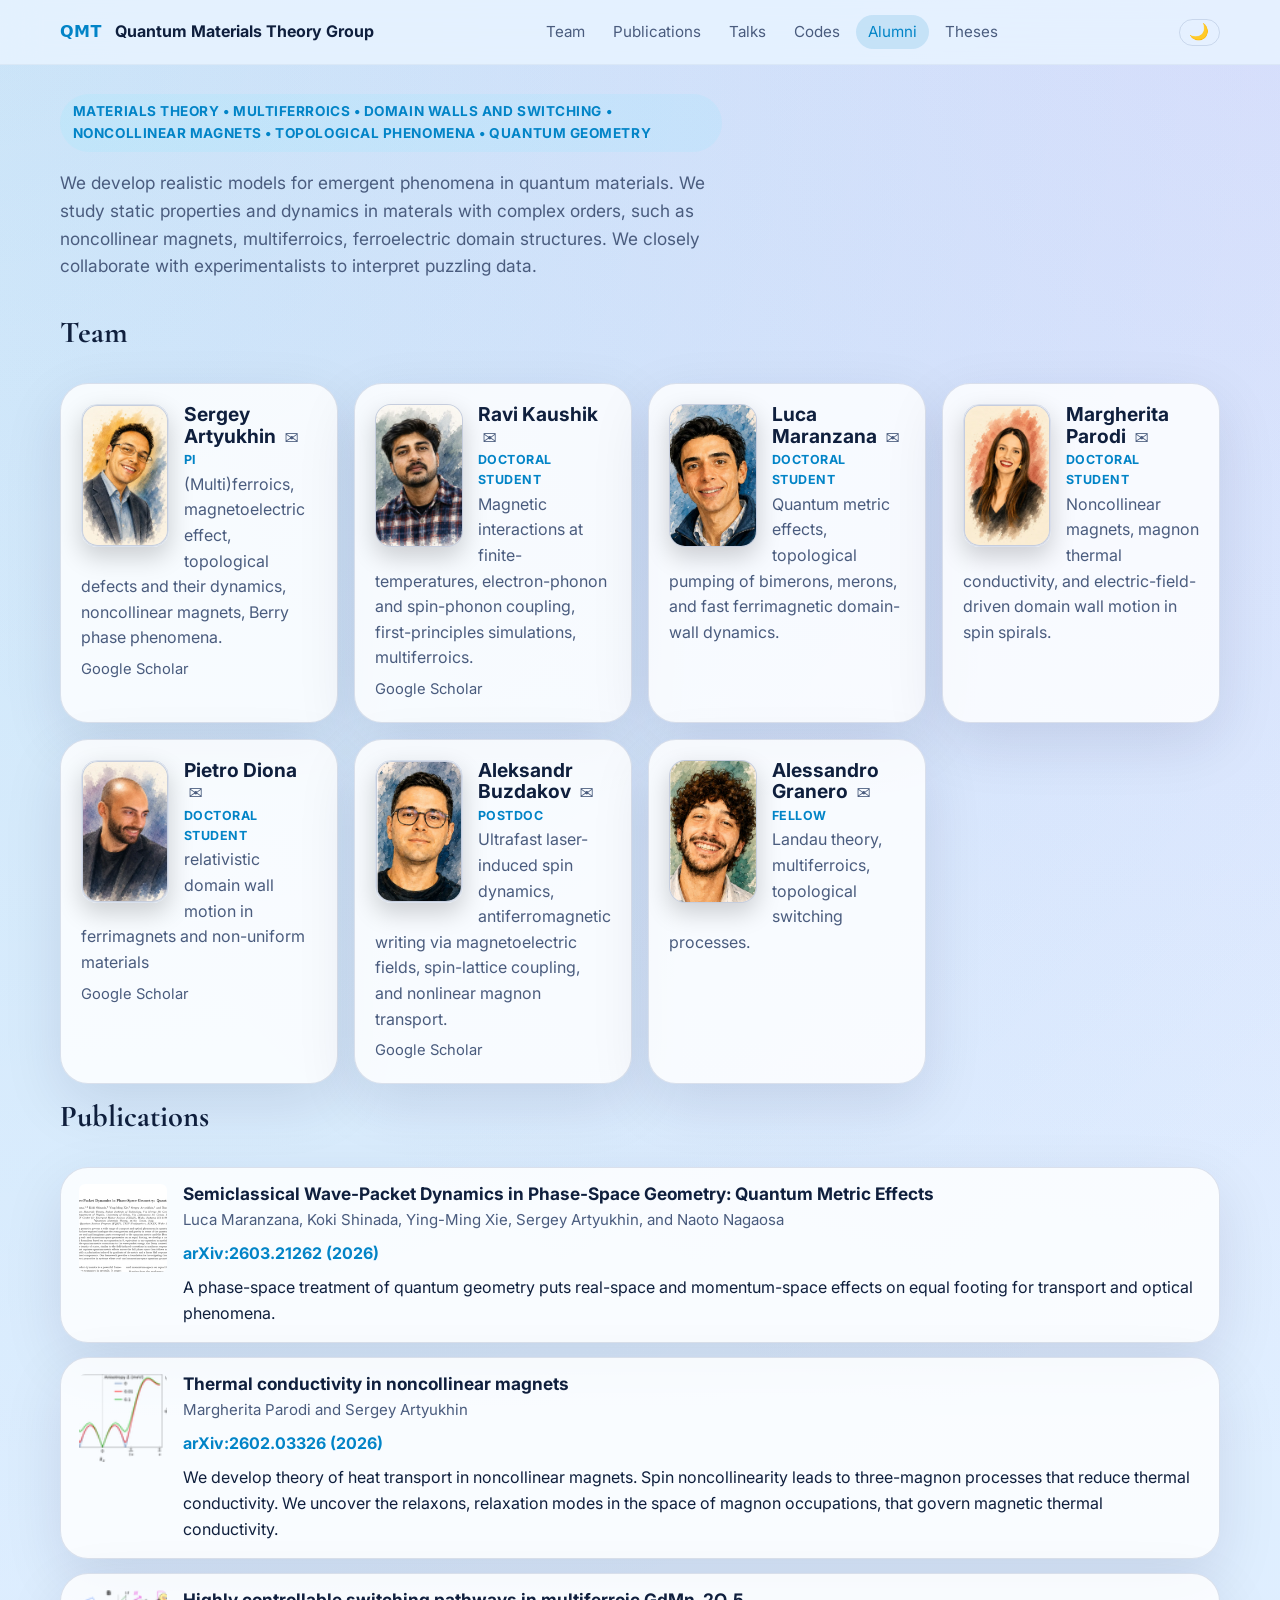
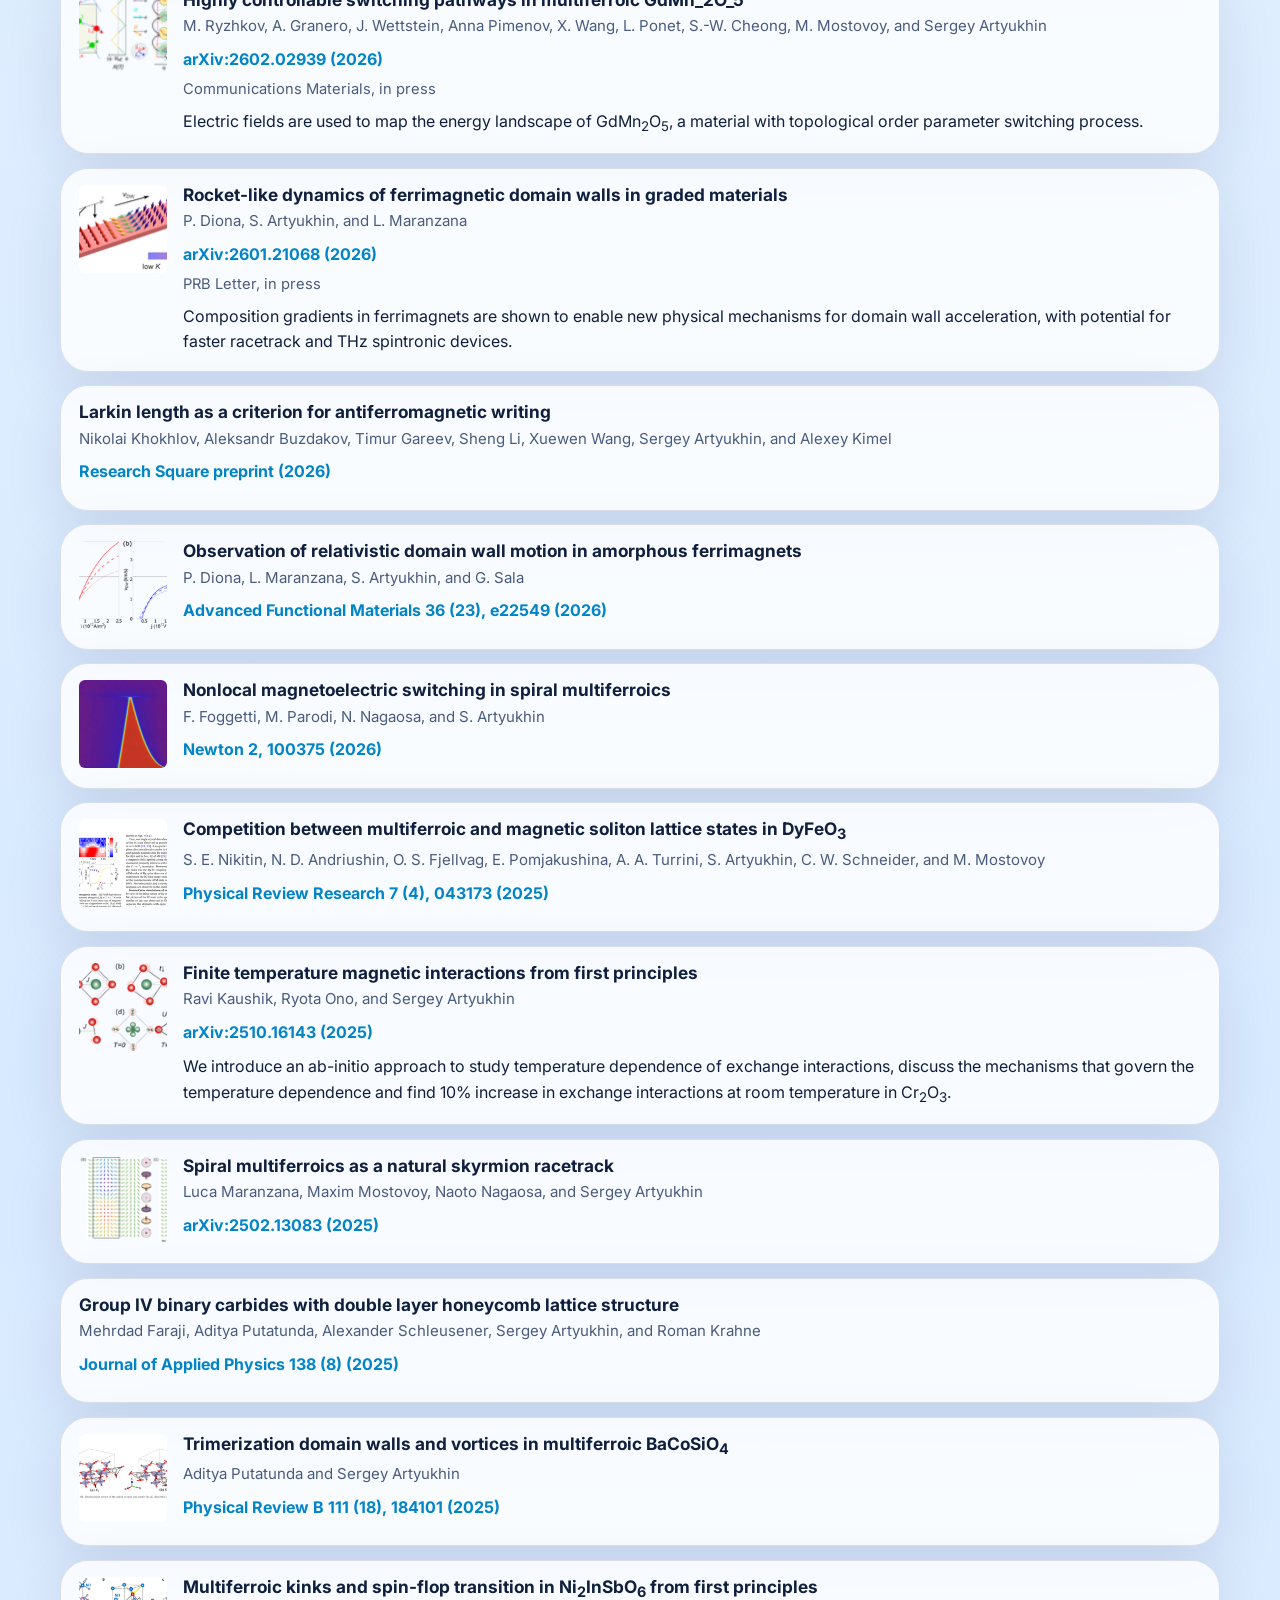
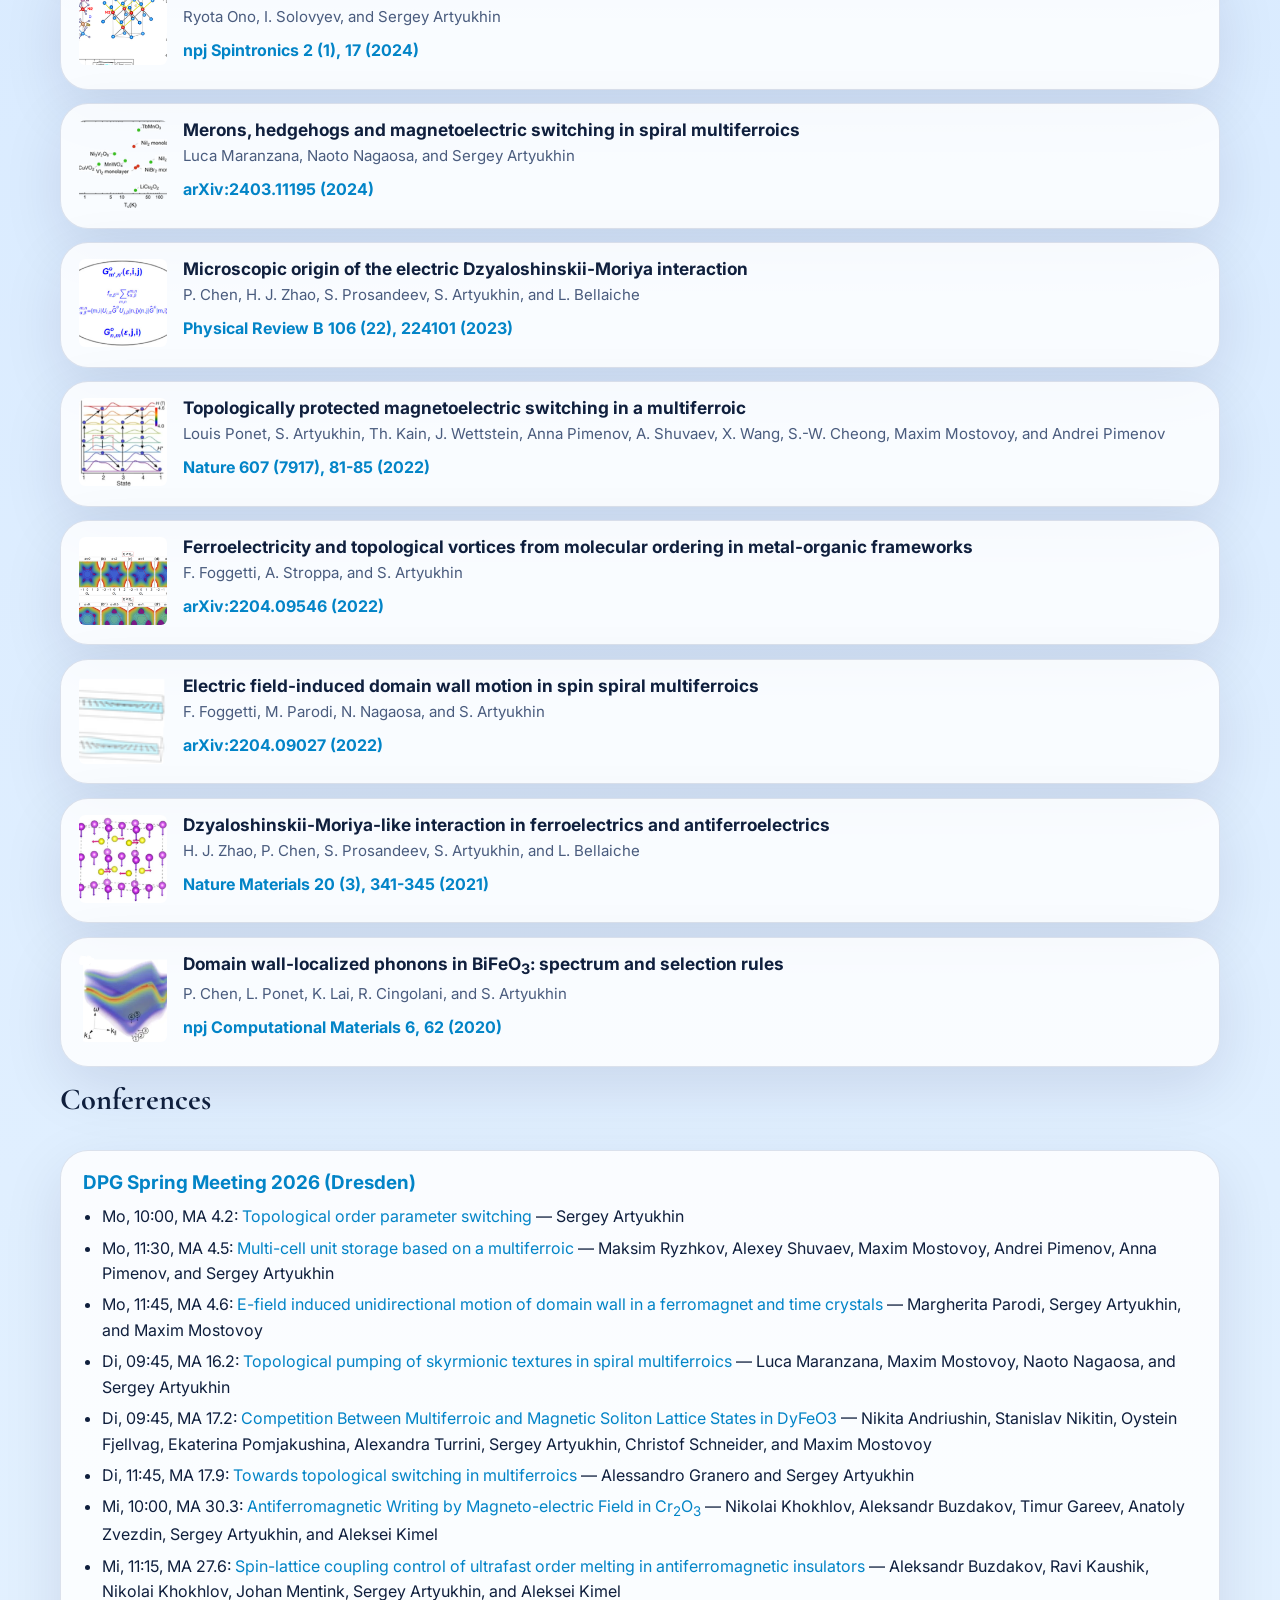
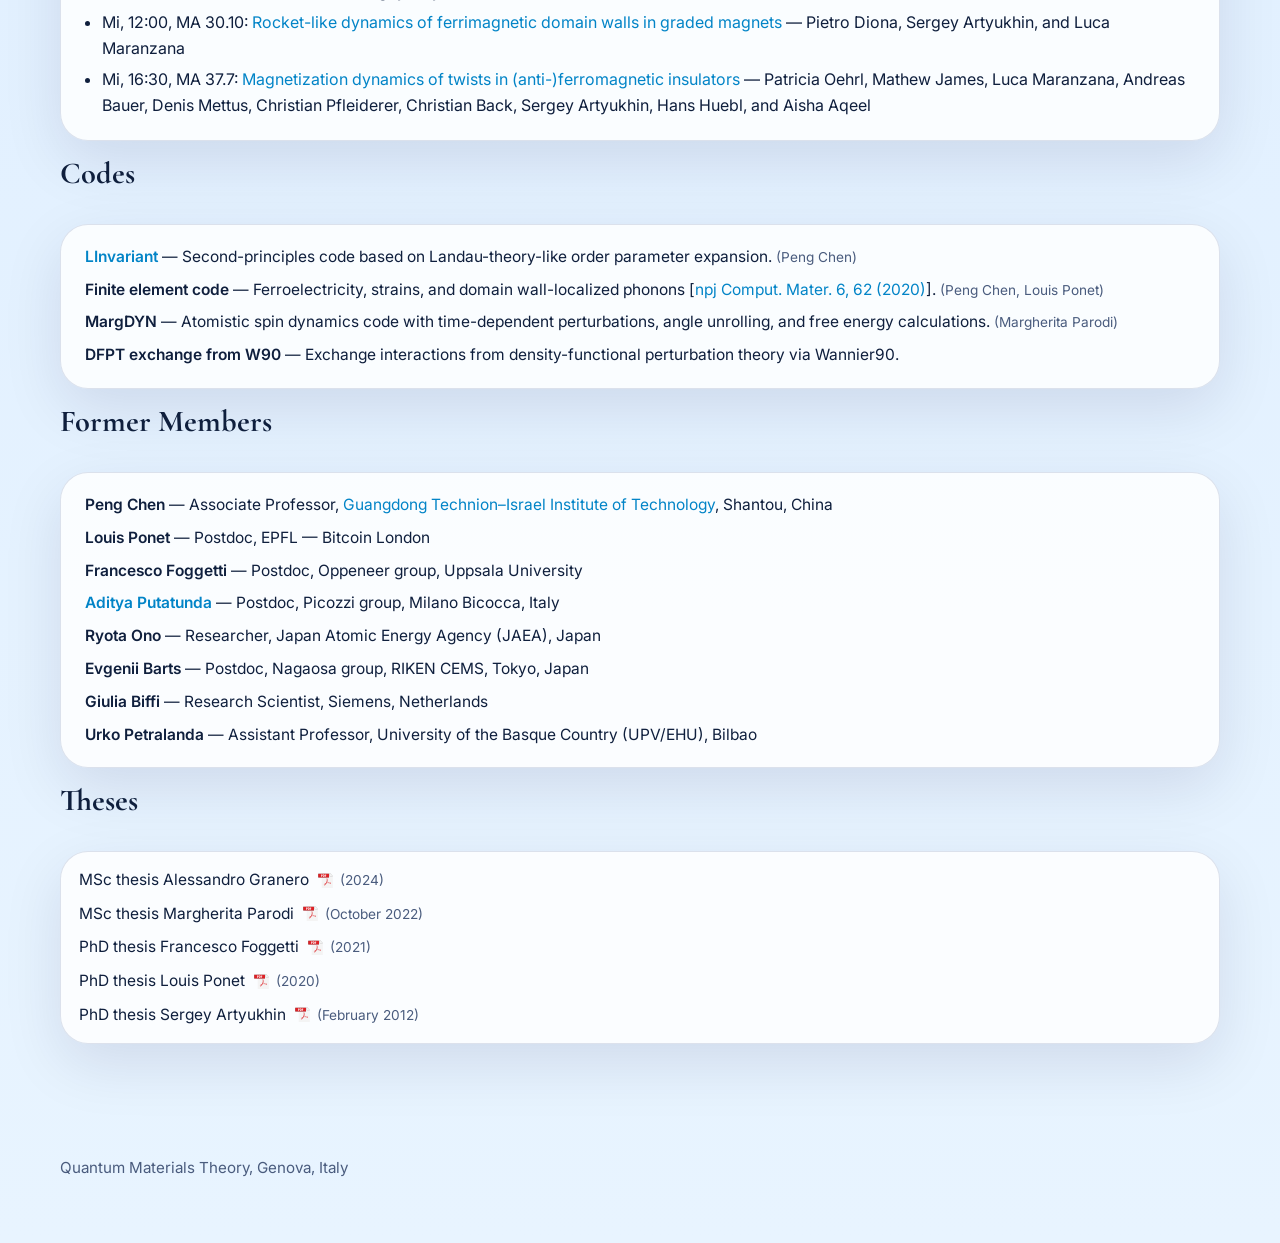
==== index.html @ 6c559150 "Adi" ====
<!doctype html>
<html lang="en">
  <head>
    <meta charset="UTF-8" />
    <meta name="viewport" content="width=device-width, initial-scale=1.0" />
    <title>Quantum Materials Theory (QMT) Sergey Artyukhin, Margherita Parodi, Aleksandr Buzdakov, Ravi Kaushik, Pietro Diona, Luca Maranzana</title>
    <link rel="icon" href="favicon.svg" type="image/svg+xml" />
    <meta
      name="description"
      content="Quantum Materials Theory Group (QMT) Genova: Sergey Artyukhin, Margherita Parodi, Aleksandr Buzdakov, Ravi Kaushik, Pietro Diona, Luca Maranzana, multiferroics, ferroelectrics, domain walls, noncollinear magnets, topological phenomena, quantum geometry, topological order parameter switching."
    />
    <meta name="keywords" content="IIT, Quantum Materials Theory, QMT, Sergey Artyukhin, Margherita Parodi, Aleksandr Buzdakov, Ravi Kaushik, Pietro Diona, Luca Maranzana, Alessandro Granero, multiferroics, ferroelectrics, domain walls, noncollinear magnets, topological phenomena, quantum geometry, magnetoelectric" />

    <!-- Open Graph -->
    <meta property="og:url" content="https://iqmt.eu/" />
    <meta property="og:type" content="website" />
    <meta property="og:title" content="Quantum Materials Theory Group — IIT Genova" />
    <meta property="og:description" content="Theory group studying multiferroics, noncollinear magnets, domain walls, and topological phenomena. Members: Sergey Artyukhin, Margherita Parodi, Aleksandr Buzdakov, Ravi Kaushik, Pietro Diona, Luca Maranzana, Alessandro Granero." />
    <meta property="og:image" content="https://iqmt.eu/photos/Serg%20Alessandro%20Aleksandr%20Margherita%20Luca_orig.png" />

    <!-- Twitter / X -->
    <meta name="twitter:card" content="summary_large_image" />
    <meta name="twitter:site" content="@" />
    <meta name="twitter:title" content="Quantum Materials Theory Group — IIT Genova" />
    <meta name="twitter:description" content="Theory group studying multiferroics, noncollinear magnets, domain walls, and topological phenomena." />
    <meta name="twitter:image" content="https://iqmt.eu/photos/Serg%20Alessandro%20Aleksandr%20Margherita%20Luca_orig.png" />

    <!-- Structured data: organization + people -->
    <script type="application/ld+json">
    {
      "@context": "http://schema.org",
      "@graph": [
        {
          "@type": "ResearchOrganization",
          "name": "Quantum Materials Theory Group",
          "alternateName": "QMT",
          "url": "https://iqmt.eu/",
          "parentOrganization": {
            "@type": "Organization",
            "name": "Istituto Italiano di Tecnologia",
            "alternateName": "IIT",
            "url": "https://www.iit.it/"
          },
          "description": "Theory group studying multiferroics, noncollinear magnets, domain walls, topological phenomena, and quantum geometry.",
          "member": [
            {"@type": "Person", "name": "Sergey Artyukhin",   "jobTitle": "Principal Investigator",  "email": "sergey@iqmt.eu", "sameAs": "https://scholar.google.com/citations?hl=en&user=MO4E1n8AAAAJ"},
            {"@type": "Person", "name": "Margherita Parodi",  "jobTitle": "Doctoral Student",        "email": "margherita@iqmt.eu"},
            {"@type": "Person", "name": "Aleksandr Buzdakov", "jobTitle": "Postdoc",                 "email": "alex@iqmt.eu", "sameAs": "https://scholar.google.com/citations?hl=en&user=0qRU23cAAAAJ"},
            {"@type": "Person", "name": "Ravi Kaushik",       "jobTitle": "Doctoral Student",        "email": "ravi@iqmt.eu", "sameAs": "https://scholar.google.com/citations?user=-6QgIioAAAAJ&hl=en"},
            {"@type": "Person", "name": "Pietro Diona",       "jobTitle": "Doctoral Student",        "email": "pietro@iqmt.eu", "sameAs": "https://scholar.google.com/citations?user=bECxTWMAAAAJ&hl=en"},
            {"@type": "Person", "name": "Luca Maranzana",     "jobTitle": "Doctoral Student",        "email": "luca@iqmt.eu"},
            {"@type": "Person", "name": "Alessandro Granero", "jobTitle": "Fellow",                  "email": "alessandro@iqmt.eu"}
          ]
        }
      ]
    }
    </script>
    <link rel="preconnect" href="https://fonts.googleapis.com" />
    <link rel="preconnect" href="https://fonts.gstatic.com" crossorigin />
    <link rel="preload" as="style" href="https://fonts.googleapis.com/css2?family=Cormorant+Garamond:wght@400;600;700&family=Inter:wght@400;500;600;700&display=swap" />
    <link rel="stylesheet" media="print" onload="this.media='all'" href="https://fonts.googleapis.com/css2?family=Cormorant+Garamond:wght@400;600;700&family=Inter:wght@400;500;600;700&display=swap" />
    <noscript><link rel="stylesheet" href="https://fonts.googleapis.com/css2?family=Cormorant+Garamond:wght@400;600;700&family=Inter:wght@400;500;600;700&display=swap" /></noscript>
    <link rel="stylesheet" href="style.css" />
  </head>
  <body>
    <!-- PDF icon symbol – reused in the Theses section -->
    <svg xmlns="http://www.w3.org/2000/svg" style="display:none">
      <symbol id="pdf-icon-sym" viewBox="0 0 32 32">
        <path fill="#909090" d="m24.1 2.072l5.564 5.8v22.056H8.879V30h20.856V7.945L24.1 2.072"/>
        <path fill="#f4f4f4" d="M24.031 2H8.808v27.928h20.856V7.873L24.03 2"/>
        <path fill="#7a7b7c" d="M8.655 3.5h-6.39v6.827h20.1V3.5H8.655"/>
        <path fill="#dd2025" d="M22.472 10.211H2.395V3.379h20.077v6.832"/>
        <path fill="#fff" d="M8.975 4.457H7.668v4.8H8.7V7.639l.228.013a2.042 2.042 0 0 0 .647-.117a1.428 1.428 0 0 0 .493-.291a1.224 1.224 0 0 0 .332-.454a2.13 2.13 0 0 0 .105-.908a2.237 2.237 0 0 0-.114-.644a1.173 1.173 0 0 0-.687-.65a2.149 2.149 0 0 0-.411-.105a2.232 2.232 0 0 0-.319-.026m-.189 2.294h-.089v-1.48h.194a.57.57 0 0 1 .459.181a.92.92 0 0 1 .183.558c0 .246 0 .469-.222.626a.942.942 0 0 1-.524.114m3.67-2.306c-.111 0-.219.008-.295.011l-.235.006h-.78v4.8h.918a2.677 2.677 0 0 0 1.028-.175a1.71 1.71 0 0 0 .68-.491a1.939 1.939 0 0 0 .373-.749a3.728 3.728 0 0 0 .114-.949a4.416 4.416 0 0 0-.087-1.127a1.777 1.777 0 0 0-.4-.733a1.63 1.63 0 0 0-.535-.4a2.413 2.413 0 0 0-.549-.178a1.282 1.282 0 0 0-.228-.017m-.182 3.937h-.1V5.315h.013a1.062 1.062 0 0 1 .6.107a1.2 1.2 0 0 1 .324.4a1.3 1.3 0 0 1 .142.526c.009.22 0 .4 0 .549a2.926 2.926 0 0 1-.033.513a1.756 1.756 0 0 1-.169.5a1.13 1.13 0 0 1-.363.36a.673.673 0 0 1-.416.106m5.077-3.915h-2.43v4.8h1.028V7.357h1.3v-.892h-1.3V5.353h1.4v-.892"/>
        <path fill="#dd2025" d="M21.781 20.255s3.188-.578 3.188.511s-1.975.646-3.188-.511Zm-2.357.083a7.543 7.543 0 0 0-1.473.489l.4-.9c.4-.9.815-2.127.815-2.127a14.216 14.216 0 0 0 1.658 2.252a13.033 13.033 0 0 0-1.4.288Zm-1.262-6.5c0-.949.307-1.208.546-1.208s.508.115.517.939a10.787 10.787 0 0 1-.517 2.434a4.426 4.426 0 0 1-.547-2.162Zm-4.649 10.516c-.978-.585 2.051-2.386 2.6-2.444c-.003.001-1.576 3.056-2.6 2.444ZM25.9 20.895c-.01-.1-.1-1.207-2.07-1.16a14.228 14.228 0 0 0-2.453.173a12.542 12.542 0 0 1-2.012-2.655a11.76 11.76 0 0 0 .623-3.1c-.029-1.2-.316-1.888-1.236-1.878s-1.054.815-.933 2.013a9.309 9.309 0 0 0 .665 2.338s-.425 1.323-.987 2.639s-.946 2.006-.946 2.006a9.622 9.622 0 0 0-2.725 1.4c-.824.767-1.159 1.356-.725 1.945c.374.508 1.683.623 2.853-.91a22.549 22.549 0 0 0 1.7-2.492s1.784-.489 2.339-.623s1.226-.24 1.226-.24s1.629 1.639 3.2 1.581s1.495-.939 1.485-1.035"/>
        <path fill="#909090" d="M23.954 2.077V7.95h5.633l-5.633-5.873Z"/>
        <path fill="#f4f4f4" d="M24.031 2v5.873h5.633L24.031 2Z"/>
      </symbol>
    </svg>

    <header class="site-header">
      <div class="container">
        <a class="brand" href="#top" aria-label="QMT home">
          <span class="brand-mark">QMT</span>
          <span>Quantum Materials Theory Group</span>
        </a>
        <nav class="nav" aria-label="Primary">
          <a href="#people">Team</a>
          <a href="#publications">Publications</a>
          <a href="#conferences">Talks</a>
          <a href="#codes">Codes</a>
          <a href="#alumni">Alumni</a>
          <a href="#theses">Theses</a>
        </nav>
        <button class="theme-toggle" id="themeToggle" aria-label="Toggle light/dark mode">🌙</button>
      </div>
    </header>

    <main id="top">
      <section class="hero">
        <div class="container hero-grid">
          <div>
            <span class="eyebrow">materials theory • multiferroics • domain walls and switching • noncollinear magnets • topological phenomena • quantum geometry </span>
            <p>
              We develop realistic models for emergent phenomena in quantum materials. 
              We study static properties and dynamics in materals with complex orders, such as noncollinear magnets, multiferroics, ferroelectric domain structures. We closely collaborate with experimentalists to interpret puzzling data.
            </p>

          </div>

          <!-- aside class="hero-card" aria-label="Research focus areas">
            <h2>Research focus</h2>
            <p>
              A theory-first program for emergent phenomena in complex materials, grounded in predictive models
              and close contact with experiment.
            </p>
            <ul>
              <li>Spin-lattice coupling and magnetoelectricity</li>
              <li>Correlated electrons and spectroscopy</li>
              <li>Berry-phase effects and topological transport</li>
              <li>Ultrafast spin dynamics and nonequilibrium phenomena</li>
            </ul>
          </aside -->
        </div>
      </section>

      <section id="people">
        <div class="container">
          <div class="section-heading">
            <div>
              <h2>Team</h2>
            </div>
          </div>

          <div class="people-grid">
            <article class="section-card person-card">
              <div class="person-top">
                <div class="person-photo-stack has-hover-photo">
                  <img class="person-photo person-photo-default" src="photos/Sergey_1.webp" alt="Sergey Artyukhin portrait" />
                  <img class="person-photo person-photo-hover" src="photos/Sergey_2.webp" alt="" aria-hidden="true" />
                </div>
                <h3><a class="email-link" href="/sergey-artyukhin/">Sergey Artyukhin</a> <a class="email-icon" href="mailto:sergey@iqmt.eu" aria-label="Email Sergey Artyukhin">✉</a></h3>
                <div class="person-role">PI</div>
                <p>(Multi)ferroics, magnetoelectric effect, topological defects and their dynamics, noncollinear magnets, Berry phase phenomena.</p>
                <div class="person-links">
                  <a href="https://scholar.google.com/citations?hl=en&user=MO4E1n8AAAAJ" target="_blank" rel="noopener noreferrer">Google Scholar</a>
                </div>
              </div>
            </article>

            <article class="section-card person-card">
              <div class="person-top">
                <img class="person-photo" src="photos/Ravi_1.webp" alt="Ravi Kaushik portrait" />
                <h3><a class="email-link" href="/ravi-kaushik/">Ravi Kaushik</a> <a class="email-icon" href="mailto:ravi@iqmt.eu" aria-label="Email Ravi Kaushik">✉</a></h3>
                <div class="person-role">Doctoral Student</div>
                <p>Magnetic interactions at finite-temperatures, electron-phonon and spin-phonon coupling, first-principles simulations, multiferroics.</p>
                <div class="person-links">
                  <a href="https://scholar.google.com/citations?user=-6QgIioAAAAJ&hl=en" target="_blank" rel="noopener noreferrer">Google Scholar</a>
                </div>
              </div>
            </article>

            <article class="section-card person-card">
              <div class="person-top">
                <img class="person-photo" src="photos/Luca_1.webp" alt="Luca Maranzana portrait" />
                <h3><a class="email-link" href="/luca-maranzana/">Luca Maranzana</a> <a class="email-icon" href="mailto:luca@iqmt.eu" aria-label="Email Luca Maranzana">✉</a></h3>
                <div class="person-role">Doctoral Student</div>
                <p>Quantum metric effects, topological pumping of bimerons, merons, and fast ferrimagnetic domain-wall dynamics.</p>
              </div>
            </article>

            <article class="section-card person-card">
              <div class="person-top">
                <div class="person-photo-stack has-hover-photo">
                  <img class="person-photo person-photo-default" src="photos/Margherita_1.webp" alt="Margherita Parodi portrait" />
                  <img class="person-photo person-photo-hover" src="photos/Margherita_2.webp" alt="" aria-hidden="true" />
                </div>
                <h3><a class="email-link" href="/margherita-parodi/">Margherita Parodi</a> <a class="email-icon" href="mailto:margherita@iqmt.eu" aria-label="Email Margherita Parodi">✉</a></h3>
                <div class="person-role">Doctoral Student</div>
                <p>Noncollinear magnets, magnon thermal conductivity, and electric-field-driven domain wall motion in spin spirals.</p>
              </div>
            </article>

            <article class="section-card person-card">
              <div class="person-top">
                <div class="person-photo-stack has-hover-photo">
                  <img class="person-photo person-photo-default" src="photos/Pietro_1.webp" alt="Pietro Diona portrait" />
                  <img class="person-photo person-photo-hover" src="photos/Pietro_2.webp" alt="" aria-hidden="true" />
                </div>
                <h3><a class="email-link" href="/pietro-diona/">Pietro Diona</a> <a class="email-icon" href="mailto:pietro@iqmt.eu" aria-label="Email Pietro Diona">✉</a></h3>
                <div class="person-role">Doctoral Student</div>
                <p>relativistic domain wall motion in ferrimagnets and non-uniform materials</p>
                <div class="person-links">
                  <a href="https://scholar.google.com/citations?user=bECxTWMAAAAJ&hl=en" target="_blank" rel="noopener noreferrer">Google Scholar</a>
                </div>
              </div>
            </article>

            <article class="section-card person-card">
              <div class="person-top">
                <div class="person-photo-stack has-hover-photo">
                  <img class="person-photo person-photo-default" src="photos/Aleksandr_1.webp" alt="Aleksandr Buzdakov portrait" />
                  <img class="person-photo person-photo-hover" src="photos/Aleksandr_2.webp" alt="" aria-hidden="true" />
                </div>
                <h3><a class="email-link" href="/aleksandr-buzdakov/">Aleksandr Buzdakov</a> <a class="email-icon" href="mailto:alex@iqmt.eu" aria-label="Email Aleksandr Buzdakov">✉</a></h3>
                <div class="person-role">Postdoc</div>
                <p>Ultrafast laser-induced spin dynamics, antiferromagnetic writing via magnetoelectric fields, spin-lattice coupling, and nonlinear magnon transport.</p>
                <div class="person-links">
                  <a href="https://scholar.google.com/citations?hl=en&user=0qRU23cAAAAJ" target="_blank" rel="noopener noreferrer">Google Scholar</a>
                </div>
              </div>
            </article>

            <article class="section-card person-card">
              <div class="person-top">
                <img class="person-photo" src="photos/Alessandro_1.webp" alt="Alessandro Granero portrait" />
                <h3><a class="email-link" href="/alessandro-granero/">Alessandro Granero</a> <a class="email-icon" href="mailto:alessandro@iqmt.eu" aria-label="Email Alessandro Granero">✉</a></h3>
                <div class="person-role">Fellow</div>
                <p>Landau theory, multiferroics, topological switching processes.</p>
              </div>
            </article>
          </div>
        </div>
      </section>

      <section id="publications">
        <div class="container">
          <div class="section-heading">
            <div>
              <h2>Publications</h2>
            </div>
          </div>

          <div class="publications-list">
            <article class="section-card publication-card">
              <div class="pub-body">
                <img class="pub-thumbnail" src="thumbnails/semiclassical_wavepacket.png" alt="">
                <div>
                  <h3>Semiclassical Wave-Packet Dynamics in Phase-Space Geometry: Quantum Metric Effects</h3>
                  <div class="author-list">Luca Maranzana, Koki Shinada, Ying-Ming Xie, Sergey Artyukhin, and Naoto Nagaosa</div>
                  <div class="journal"><a href="https://arxiv.org/abs/2603.21262">arXiv:2603.21262</a> (2026)</div>
                  <p>
                    A phase-space treatment of quantum geometry puts real-space and momentum-space effects on equal
                    footing for transport and optical phenomena.
                  </p>
                </div>
              </div>
            </article>

            <article class="section-card publication-card">
              <div class="pub-body">
                <img class="pub-thumbnail" src="thumbnails/thermal_conductivity_noncollinear.png" alt="">
                <div>
                  <h3>Thermal conductivity in noncollinear magnets</h3>
                  <div class="author-list">Margherita Parodi and Sergey Artyukhin</div>
                  <div class="journal"><a href="https://arxiv.org/abs/2602.03326">arXiv:2602.03326</a> (2026)</div>
                  <p>
                    We develop theory of heat transport in noncollinear magnets. Spin noncollinearity leads to three-magnon processes that reduce thermal conductivity. We uncover the relaxons, relaxation modes in the space of magnon occupations, that govern
                    magnetic thermal conductivity.
                  </p>
                </div>
              </div>
            </article>

            <article class="section-card publication-card">
              <div class="pub-body">
                <img class="pub-thumbnail" src="thumbnails/highly_controllable_switching.png" alt="">
                <div>
                  <h3>Highly controllable switching pathways in multiferroic GdMn_2O_5</h3>
                  <div class="author-list">M. Ryzhkov, A. Granero, J. Wettstein, Anna Pimenov, X. Wang, L. Ponet, S.-W. Cheong, M. Mostovoy, and Sergey Artyukhin</div>
                  <div class="journal"><a href="https://arxiv.org/abs/2602.02939">arXiv:2602.02939</a> (2026)</div>
                  <div class="journal-ref">Communications Materials, in press</div>
                  <p>
                    Electric fields are used to map the energy landscape of GdMn<sub>2</sub>O<sub>5</sub>, a material with topological order parameter switching process.
                  </p>
                </div>
              </div>
            </article>

            <article class="section-card publication-card">
              <div class="pub-body">
                <img class="pub-thumbnail" src="thumbnails/rocket_like_dynamics.png" alt="">
                <div>
                  <h3>Rocket-like dynamics of ferrimagnetic domain walls in graded materials</h3>
                  <div class="author-list">P. Diona, S. Artyukhin, and L. Maranzana</div>
                  <div class="journal"><a href="https://arxiv.org/abs/2601.21068">arXiv:2601.21068</a> (2026)</div>
                  <div class="journal-ref">PRB Letter, in press</div>
                  <p>
                    Composition gradients in ferrimagnets are shown to enable new physical mechanisms for domain wall acceleration,
                    with potential for faster racetrack and THz spintronic devices.
                  </p>
                </div>
              </div>
            </article>

            <article class="section-card publication-card">
              <h3>Larkin length as a criterion for antiferromagnetic writing</h3>
              <div class="author-list">Nikolai Khokhlov, Aleksandr Buzdakov, Timur Gareev, Sheng Li, Xuewen Wang, Sergey Artyukhin, and Alexey Kimel</div>
              <div class="journal"><a href="https://doi.org/10.21203/rs.3.rs-9405081/v1">Research Square preprint</a> (2026)</div>
            </article>

            <article class="section-card publication-card">
              <div class="pub-body">
                <img class="pub-thumbnail" src="thumbnails/observation_relativistic_domain_wall.png" alt="">
                <div>
                  <h3>Observation of relativistic domain wall motion in amorphous ferrimagnets</h3>
                  <div class="author-list">P. Diona, L. Maranzana, S. Artyukhin, and G. Sala</div>
                  <div class="journal"><a href="https://advanced.onlinelibrary.wiley.com/doi/full/10.1002/adfm.202522549">Advanced Functional Materials 36 (23), e22549 (2026)</a></div>
                </div>
              </div>
            </article>

            <article class="section-card publication-card">
              <div class="pub-body">
                <img class="pub-thumbnail" src="thumbnails/nonlocal_magnetoelectric_switching.webp" alt="Simulation plot for nonlocal magnetoelectric switching in spiral multiferroics">
                <div>
                  <h3>Nonlocal magnetoelectric switching in spiral multiferroics</h3>
                  <div class="author-list">F. Foggetti, M. Parodi, N. Nagaosa, and S. Artyukhin</div>
                  <div class="journal"><a href="https://doi.org/10.1016/j.newton.2025.100375">Newton 2, 100375</a> (2026)</div>
                </div>
              </div>
            </article>

            <article class="section-card publication-card">
              <div class="pub-body">
                <img class="pub-thumbnail" src="thumbnails/competition_dyfeO3_soliton.png" alt="">
                <div>
                  <h3>Competition between multiferroic and magnetic soliton lattice states in DyFeO<sub>3</sub></h3>
                  <div class="author-list">S. E. Nikitin, N. D. Andriushin, O. S. Fjellvag, E. Pomjakushina, A. A. Turrini, S. Artyukhin, C. W. Schneider, and M. Mostovoy</div>
                  <div class="journal"><a href="https://journals.aps.org/prresearch/abstract/10.1103/kwrl-x4hw">Physical Review Research 7 (4), 043173 (2025)</a></div>
                </div>
              </div>
            </article>

            <article class="section-card publication-card">
              <div class="pub-body">
                <img class="pub-thumbnail" src="thumbnails/finite_temperature_magnetic.png" alt="">
                <div>
                  <h3>Finite temperature magnetic interactions from first principles</h3>
                  <div class="author-list">Ravi Kaushik, Ryota Ono, and Sergey Artyukhin</div>
                  <div class="journal"><a href="https://arxiv.org/abs/2510.16143">arXiv:2510.16143</a> (2025)</div>
                  <p>
                    We introduce an ab-initio approach to study temperature dependence of exchange interactions, discuss the mechanisms that govern the temperature dependence and find 10% increase in exchange interactions at room temperature in Cr<sub>2</sub>O<sub>3</sub>.
                  </p>
                </div>
              </div>
            </article>

            <article class="section-card publication-card">
              <div class="pub-body">
                <img class="pub-thumbnail" src="thumbnails/spiral_multiferroics_skyrmion.png" alt="">
                <div>
                  <h3>Spiral multiferroics as a natural skyrmion racetrack</h3>
                  <div class="author-list">Luca Maranzana, Maxim Mostovoy, Naoto Nagaosa, and Sergey Artyukhin</div>
                  <div class="journal"><a href="https://arxiv.org/abs/2502.13083">arXiv:2502.13083</a> (2025)</div>
                </div>
              </div>
            </article>

            <article class="section-card publication-card">
              <h3>Group IV binary carbides with double layer honeycomb lattice structure</h3>
              <div class="author-list">Mehrdad Faraji, Aditya Putatunda, Alexander Schleusener, Sergey Artyukhin, and Roman Krahne</div>
              <div class="journal"><a href="https://doi.org/10.1063/5.0268484">Journal of Applied Physics 138 (8)</a> (2025)</div>
            </article>

            <article class="section-card publication-card">
              <div class="pub-body">
                <img class="pub-thumbnail" src="thumbnails/trimerization_domain_walls.png" alt="">
                <div>
                  <h3>Trimerization domain walls and vortices in multiferroic BaCoSiO<sub>4</sub></h3>
                  <div class="author-list">Aditya Putatunda and Sergey Artyukhin</div>
                  <div class="journal"><a href="https://doi.org/10.1103/PhysRevB.111.184101">Physical Review B 111 (18), 184101</a> (2025)</div>
                </div>
              </div>
            </article>

            <article class="section-card publication-card">
              <div class="pub-body">
                <img class="pub-thumbnail" src="thumbnails/multiferroic_kinks_nispintronic.png" alt="">
                <div>
                  <h3>Multiferroic kinks and spin-flop transition in Ni<sub>2</sub>InSbO<sub>6</sub> from first principles</h3>
                  <div class="author-list">Ryota Ono, I. Solovyev, and Sergey Artyukhin</div>
                  <div class="journal"><a href="https://www.nature.com/articles/s44306-024-00020-9">npj Spintronics 2 (1), 17 (2024)</a></div>
                </div>
              </div>
            </article>

            <article class="section-card publication-card">
              <div class="pub-body">
                <img class="pub-thumbnail" src="thumbnails/merons_hedgehogs_magnetoelectric.png" alt="">
                <div>
                  <h3>Merons, hedgehogs and magnetoelectric switching in spiral multiferroics</h3>
                  <div class="author-list">Luca Maranzana, Naoto Nagaosa, and Sergey Artyukhin</div>
                  <div class="journal"><a href="https://arxiv.org/abs/2403.11195">arXiv:2403.11195</a> (2024)</div>
                </div>
              </div>
            </article>

            <article class="section-card publication-card">
              <div class="pub-body">
                <img class="pub-thumbnail" src="thumbnails/prb-2023.png" alt="">
                <div>
                  <h3>Microscopic origin of the electric Dzyaloshinskii-Moriya interaction</h3>
                  <div class="author-list">P. Chen, H. J. Zhao, S. Prosandeev, S. Artyukhin, and L. Bellaiche</div>
                  <div class="journal"><a href="https://journals.aps.org/prb/abstract/10.1103/PhysRevB.106.224101">Physical Review B 106 (22), 224101 (2023)</a></div>
                </div>
              </div>
            </article>

            <article class="section-card publication-card">
              <div class="pub-body">
                <img class="pub-thumbnail" src="thumbnails/nature-2022.png" alt="">
                <div>
                  <h3>Topologically protected magnetoelectric switching in a multiferroic</h3>
                  <div class="author-list">Louis Ponet, S. Artyukhin, Th. Kain, J. Wettstein, Anna Pimenov, A. Shuvaev, X. Wang, S.-W. Cheong, Maxim Mostovoy, and Andrei Pimenov</div>
                  <div class="journal"><a href="https://doi.org/10.1038/s41586-022-04851-6">Nature 607 (7917), 81-85</a> (2022)</div>
                </div>
              </div>
            </article>

            <article class="section-card publication-card">
              <div class="pub-body">
                <img class="pub-thumbnail" src="thumbnails/ferroelectricity_mof.png" alt="">
                <div>
                  <h3>Ferroelectricity and topological vortices from molecular ordering in metal-organic frameworks</h3>
                  <div class="author-list">F. Foggetti, A. Stroppa, and S. Artyukhin</div>
                  <div class="journal"><a href="https://arxiv.org/abs/2204.09546">arXiv:2204.09546</a> (2022)</div>
                </div>
              </div>
            </article>

            <article class="section-card publication-card">
              <div class="pub-body">
                <img class="pub-thumbnail" src="thumbnails/electric_field_induced_domain_wall.png" alt="">
                <div>
                  <h3>Electric field-induced domain wall motion in spin spiral multiferroics</h3>
                  <div class="author-list">F. Foggetti, M. Parodi, N. Nagaosa, and S. Artyukhin</div>
                  <div class="journal"><a href="https://arxiv.org/abs/2204.09027">arXiv:2204.09027</a> (2022)</div>
                </div>
              </div>
            </article>

            <article class="section-card publication-card">
              <div class="pub-body">
                <img class="pub-thumbnail" src="thumbnails/natmat-2021.png" alt="">
                <div>
                  <h3>Dzyaloshinskii-Moriya-like interaction in ferroelectrics and antiferroelectrics</h3>
                  <div class="author-list">H. J. Zhao, P. Chen, S. Prosandeev, S. Artyukhin, and L. Bellaiche</div>
                  <div class="journal"><a href="https://www.nature.com/articles/s41563-020-00821-3">Nature Materials 20 (3), 341-345 (2021)</a></div>
                </div>
              </div>
            </article>

            <article class="section-card publication-card" id="pub-dw-phonons">
              <div class="pub-body">
                <img class="pub-thumbnail" src="thumbnails/domain_wall_phonons_biFO3.webp" alt="">
                <div>
                  <h3>Domain wall-localized phonons in BiFeO<sub>3</sub>: spectrum and selection rules</h3>
                  <div class="author-list">P. Chen, L. Ponet, K. Lai, R. Cingolani, and S. Artyukhin</div>
                  <div class="journal"><a href="https://doi.org/10.1038/s41524-020-0304-y">npj Computational Materials 6, 62 (2020)</a></div>
                </div>
              </div>
            </article>
          </div>
        </div>
      </section>

      <section id="conferences">
        <div class="container">
          <div class="section-heading">
            <div>
              <h2>Conferences</h2>
            </div>
          </div>

          <div class="conference-list">
            <article class="section-card conference-card">
              <h3><a href="https://www.dpg-verhandlungen.de/year/2026/conference/dresden/search?query=Artyukhin&amp;submit=Suchen">DPG Spring Meeting 2026 (Dresden)</a></h3>
              <ul>
                <li>Mo, 10:00, MA 4.2: <a href="https://www.dpg-verhandlungen.de/year/2026/conference/dresden/part/ma/session/4/contribution/2">Topological order parameter switching</a> — Sergey Artyukhin</li>
                <li>Mo, 11:30, MA 4.5: <a href="https://www.dpg-verhandlungen.de/year/2026/conference/dresden/part/ma/session/4/contribution/5">Multi-cell unit storage based on a multiferroic</a> — Maksim Ryzhkov, Alexey Shuvaev, Maxim Mostovoy, Andrei Pimenov, Anna Pimenov, and Sergey Artyukhin</li>
                <li>Mo, 11:45, MA 4.6: <a href="https://www.dpg-verhandlungen.de/year/2026/conference/dresden/part/ma/session/4/contribution/6">E-field induced unidirectional motion of domain wall in a ferromagnet and time crystals</a> — Margherita Parodi, Sergey Artyukhin, and Maxim Mostovoy</li>
                <li>Di, 09:45, MA 16.2: <a href="https://www.dpg-verhandlungen.de/year/2026/conference/dresden/part/ma/session/16/contribution/2">Topological pumping of skyrmionic textures in spiral multiferroics</a> — Luca Maranzana, Maxim Mostovoy, Naoto Nagaosa, and Sergey Artyukhin</li>
                <li>Di, 09:45, MA 17.2: <a href="https://www.dpg-verhandlungen.de/year/2026/conference/dresden/part/ma/session/17/contribution/2">Competition Between Multiferroic and Magnetic Soliton Lattice States in DyFeO3</a> — Nikita Andriushin, Stanislav Nikitin, Oystein Fjellvag, Ekaterina Pomjakushina, Alexandra Turrini, Sergey Artyukhin, Christof Schneider, and Maxim Mostovoy</li>
                <li>Di, 11:45, MA 17.9: <a href="https://www.dpg-verhandlungen.de/year/2026/conference/dresden/part/ma/session/17/contribution/9">Towards topological switching in multiferroics</a> — Alessandro Granero and Sergey Artyukhin</li>
                <li>Mi, 10:00, MA 30.3: <a href="https://www.dpg-verhandlungen.de/year/2026/conference/dresden/part/ma/session/30/contribution/3">Antiferromagnetic Writing by Magneto-electric Field in Cr<sub>2</sub>O<sub>3</sub></a> — Nikolai Khokhlov, Aleksandr Buzdakov, Timur Gareev, Anatoly Zvezdin, Sergey Artyukhin, and Aleksei Kimel</li>
                <li>Mi, 11:15, MA 27.6: <a href="https://www.dpg-verhandlungen.de/year/2026/conference/dresden/part/ma/session/27/contribution/6">Spin-lattice coupling control of ultrafast order melting in antiferromagnetic insulators</a> — Aleksandr Buzdakov, Ravi Kaushik, Nikolai Khokhlov, Johan Mentink, Sergey Artyukhin, and Aleksei Kimel</li>
                <li>Mi, 12:00, MA 30.10: <a href="https://www.dpg-verhandlungen.de/year/2026/conference/dresden/part/ma/session/30/contribution/10">Rocket-like dynamics of ferrimagnetic domain walls in graded magnets</a> — Pietro Diona, Sergey Artyukhin, and Luca Maranzana</li>
                <li>Mi, 16:30, MA 37.7: <a href="https://www.dpg-verhandlungen.de/year/2026/conference/dresden/part/ma/session/37/contribution/7">Magnetization dynamics of twists in (anti-)ferromagnetic insulators</a> — Patricia Oehrl, Mathew James, Luca Maranzana, Andreas Bauer, Denis Mettus, Christian Pfleiderer, Christian Back, Sergey Artyukhin, Hans Huebl, and Aisha Aqeel</li>
              </ul>
            </article>
          </div>
        </div>
      </section>

      <section id="codes">
        <div class="container">
          <div class="section-heading">
            <div>
              <h2>Codes</h2>
            </div>
          </div>

          <div class="section-card alumni-card">
            <ul class="alumni-list">
              <li>
                <a class="alumni-name" href="https://github.com/PaulChern/LINVARIANT/">LInvariant</a> — Second-principles code based on Landau-theory-like order parameter expansion.
                <span class="code-authors">(Peng Chen)</span>
              </li>
              <li>
                <span class="alumni-name">Finite element code</span> — Ferroelectricity, strains, and domain wall-localized phonons
                [<a href="#pub-dw-phonons">npj Comput. Mater. 6, 62 (2020)</a>].
                <span class="code-authors">(Peng Chen, Louis Ponet)</span>
              </li>
              <li>
                <span class="alumni-name">MargDYN</span> — Atomistic spin dynamics code with time-dependent perturbations, angle unrolling, and free energy calculations.
                <span class="code-authors">(Margherita Parodi)</span>
              </li>
              <li>
                <span class="alumni-name">DFPT exchange from W90</span> — Exchange interactions from density-functional perturbation theory via Wannier90.
              </li>
            </ul>
          </div>
        </div>
      </section>

      <section id="alumni">
        <div class="container">
          <div class="section-heading">
            <div>
              <h2>Former Members</h2>
            </div>
          </div>

          <div class="section-card alumni-card">
            <ul class="alumni-list">
              <li><span class="alumni-name">Peng Chen</span> — Associate Professor, <a href="https://www.gtiit.edu.cn/en/viewStaff.aspx?staffNo=1295">Guangdong Technion–Israel Institute of Technology</a>, Shantou, China</li>
              <li><span class="alumni-name">Louis Ponet</span> — Postdoc, EPFL — Bitcoin London</li>
              <li><span class="alumni-name">Francesco Foggetti</span> — Postdoc, Oppeneer group, Uppsala University</li>
              <li><span class="alumni-name"><a href="https://adityaputatunda.github.io/">Aditya Putatunda</a></span> — Postdoc, Picozzi group, Milano Bicocca, Italy</li>
              <li><span class="alumni-name">Ryota Ono</span> — Researcher, Japan Atomic Energy Agency (JAEA), Japan</li>
              <li><span class="alumni-name">Evgenii Barts</span> — Postdoc, Nagaosa group, RIKEN CEMS, Tokyo, Japan</li>
              <li><span class="alumni-name">Giulia Biffi</span> — Research Scientist, Siemens, Netherlands</li>
              <!-- li><span class="alumni-name">Gabriele Saleh</span></li -->
              <!-- li><span class="alumni-name">Sergey Poghosyan</span></li -->
              <li><span class="alumni-name">Urko Petralanda</span> — Assistant Professor, University of the Basque Country (UPV/EHU), Bilbao</li>
            </ul>
          </div>
        </div>
      </section>

      <section id="theses">
        <div class="container">
          <div class="section-heading">
            <div>
              <h2>Theses</h2>
            </div>
          </div>

          <div class="publications-list">
            <article class="section-card publication-card">
              <ul class="thesis-list">
                <li><a href="thesis/granero_msc.pdf">MSc thesis Alessandro Granero <svg class="pdf-icon" aria-hidden="true"><use href="#pdf-icon-sym"/></svg></a> <span class="thesis-year">(2024)</span></li>
                <li><a href="thesis/Parodi__msc_thesis.pdf">MSc thesis Margherita Parodi <svg class="pdf-icon" aria-hidden="true"><use href="#pdf-icon-sym"/></svg></a> <span class="thesis-year">(October 2022)</span></li>
                <li><a href="thesis/foggetti_phd.pdf">PhD thesis Francesco Foggetti <svg class="pdf-icon" aria-hidden="true"><use href="#pdf-icon-sym"/></svg></a> <span class="thesis-year">(2021)</span></li>
                <li><a href="thesis/ponet_phd.pdf">PhD thesis Louis Ponet <svg class="pdf-icon" aria-hidden="true"><use href="#pdf-icon-sym"/></svg></a> <span class="thesis-year">(2020)</span></li>
                <li><a href="thesis/artyukhin_phd.pdf">PhD thesis Sergey Artyukhin <svg class="pdf-icon" aria-hidden="true"><use href="#pdf-icon-sym"/></svg></a> <span class="thesis-year">(February 2012)</span></li>
              </ul>
            </article>
          </div>
        </div>
      </section>
    </main>

    <footer class="footer">
      <div class="container">
        <p>Quantum Materials Theory, Genova, Italy</p>
      </div>
    </footer>
  <script>
    // ── Theme toggle ──────────────────────────────────────────
    const root = document.documentElement;
    const btn  = document.getElementById('themeToggle');
    function applyTheme(t) {
      root.dataset.theme = t;
      btn.textContent = t === 'dark' ? '☀' : '🌙';
      localStorage.setItem('iqmt-theme', t);
    }
    const saved     = localStorage.getItem('iqmt-theme');
    const preferred = window.matchMedia('(prefers-color-scheme: dark)').matches ? 'dark' : 'light';
    applyTheme(saved || preferred);
    btn.addEventListener('click', () => applyTheme(root.dataset.theme === 'dark' ? 'light' : 'dark'));

    // ── Active nav indicator ──────────────────────────────────
    const navLinks = [...document.querySelectorAll('.nav a[href^="#"]')];
    const sections = navLinks
      .map(a => document.querySelector(a.getAttribute('href')))
      .filter(Boolean);
    const obs = new IntersectionObserver(entries => {
      entries.forEach(e => {
        if (e.isIntersecting) {
          navLinks.forEach(a =>
            a.classList.toggle('active', a.getAttribute('href') === '#' + e.target.id)
          );
        }
      });
    }, { rootMargin: '-20% 0px -65% 0px', threshold: 0 });
    sections.forEach(s => obs.observe(s));
  </script>
  </body>
</html>
---- style.css ----
/* Light values are the default */
:root {
  --bg-1: #e8f4ff;
  --bg-2: #d8eaff;
  --radial-1: rgba(2, 132, 199, 0.12);
  --radial-2: rgba(124, 58, 237, 0.10);
  --panel: rgba(255, 255, 255, 0.82);
  --panel-strong: rgba(255, 255, 255, 0.98);
  --text: #0f1f3d;
  --muted: #4a5c7e;
  --accent: #0284c7;
  --accent-2: #7c3aed;
  --border: rgba(30, 60, 120, 0.14);
  --shadow: 0 20px 60px rgba(0, 0, 60, 0.10);
  --max-width: 1160px;
  --header-bg: rgba(232, 244, 255, 0.85);
  --brand-fg: #ffffff;
  color-scheme: light;
}

/* Dark values applied when OS prefers dark (and user hasn't forced light) */
@media (prefers-color-scheme: dark) {
  :root:not([data-theme="light"]) {
    --bg-1: #081120;
    --bg-2: #0d1830;
    --radial-1: rgba(103, 232, 249, 0.15);
    --radial-2: rgba(139, 92, 246, 0.18);
    --panel: rgba(15, 23, 42, 0.82);
    --panel-strong: rgba(15, 23, 42, 0.96);
    --text: #e5eefc;
    --muted: #9db0d0;
    --accent: #67e8f9;
    --accent-2: #8b5cf6;
    --border: rgba(148, 163, 184, 0.18);
    --shadow: 0 20px 60px rgba(0, 0, 0, 0.35);
    --header-bg: rgba(8, 17, 32, 0.72);
    --brand-fg: #04111f;
    color-scheme: dark;
  }
}

/* Explicit overrides from the toggle button */
:root[data-theme="dark"] {
  --bg-1: #081120;
  --bg-2: #0d1830;
  --radial-1: rgba(103, 232, 249, 0.15);
  --radial-2: rgba(139, 92, 246, 0.18);
  --panel: rgba(15, 23, 42, 0.82);
  --panel-strong: rgba(15, 23, 42, 0.96);
  --text: #e5eefc;
  --muted: #9db0d0;
  --accent: #67e8f9;
  --accent-2: #8b5cf6;
  --border: rgba(148, 163, 184, 0.18);
  --shadow: 0 20px 60px rgba(0, 0, 0, 0.35);
  --header-bg: rgba(8, 17, 32, 0.72);
  --brand-fg: #04111f;
  color-scheme: dark;
}

:root[data-theme="light"] {
  --bg-1: #e8f4ff;
  --bg-2: #d8eaff;
  --radial-1: rgba(2, 132, 199, 0.12);
  --radial-2: rgba(124, 58, 237, 0.10);
  --panel: rgba(255, 255, 255, 0.82);
  --panel-strong: rgba(255, 255, 255, 0.98);
  --text: #0f1f3d;
  --muted: #4a5c7e;
  --accent: #0284c7;
  --accent-2: #7c3aed;
  --border: rgba(30, 60, 120, 0.14);
  --shadow: 0 20px 60px rgba(0, 0, 60, 0.10);
  --header-bg: rgba(232, 244, 255, 0.85);
  --brand-fg: #ffffff;
  color-scheme: light;
}

* {
  box-sizing: border-box;
}

html {
  scroll-behavior: smooth;
}

body {
  margin: 0;
  font-family: Inter, ui-sans-serif, system-ui, -apple-system, BlinkMacSystemFont, "Segoe UI", sans-serif;
  color: var(--text);
  background:
    radial-gradient(circle at top left, var(--radial-1), transparent 28%),
    radial-gradient(circle at top right, var(--radial-2), transparent 24%),
    linear-gradient(180deg, var(--bg-1) 0%, var(--bg-2) 45%, var(--bg-1) 100%);
  min-height: 100vh;
  line-height: 1.6;
}

a {
  color: var(--accent);
  text-decoration: none;
}

a:hover {
  text-decoration: underline;
}

.container {
  width: min(calc(100% - 2rem), var(--max-width));
  margin: 0 auto;
}

.site-header {
  position: sticky;
  top: 0;
  z-index: 20;
  backdrop-filter: blur(18px);
  background: var(--header-bg);
  border-bottom: 1px solid rgba(148, 163, 184, 0.12);
}

.site-header .container {
  display: flex;
  align-items: center;
  justify-content: space-between;
  gap: 1rem;
  padding: 0.95rem 0;
}

.brand {
  display: flex;
  align-items: center;
  gap: 0.8rem;
  font-weight: 700;
  color: var(--text);
}

.brand-mark {
  font-family: ui-sans-serif, system-ui, sans-serif;
  font-weight: 700;
  font-size: 1rem;
  letter-spacing: 0.03em;
  color: var(--accent);
}

.nav {
  display: flex;
  gap: 0.25rem;
  flex-wrap: wrap;
  align-items: center;
}

.nav a {
  color: var(--muted);
  font-size: 0.95rem;
  padding: 0.3rem 0.75rem;
  border-radius: 999px;
  transition: background 0.2s, color 0.2s;
}

.nav a:hover {
  color: var(--text);
  text-decoration: none;
  background: color-mix(in srgb, var(--muted) 12%, transparent);
}

.nav a.active {
  color: var(--accent);
  background: color-mix(in srgb, var(--accent) 14%, transparent);
}

.theme-toggle {
  margin-left: 0.5rem;
  background: none;
  border: 1px solid var(--border);
  border-radius: 999px;
  padding: 0.28rem 0.6rem;
  cursor: pointer;
  font-size: 1rem;
  line-height: 1;
  color: var(--muted);
  transition: border-color 0.2s, color 0.2s;
}

.theme-toggle:hover {
  color: var(--text);
  border-color: var(--accent);
}

.hero {
  padding: 1.8rem 0 1.2rem;
}

.hero-grid {
  display: grid;
  grid-template-columns: 1.35fr 0.95fr;
  gap: 2rem;
  align-items: center;
}

.eyebrow {
  display: inline-flex;
  align-items: center;
  gap: 0.5rem;
  padding: 0.45rem 0.8rem;
  border-radius: 999px;
  background: rgba(103, 232, 249, 0.1);
  color: var(--accent);
  font-size: 0.85rem;
  font-weight: 700;
  letter-spacing: 0.04em;
  text-transform: uppercase;
}

h1,
h2,
h3 {
  margin: 0 0 0.8rem;
  line-height: 1.12;
}

h1,
h2 {
  font-family: "Cormorant Garamond", Georgia, serif;
}

h1 {
  font-size: clamp(2.8rem, 6vw, 5rem);
  letter-spacing: -0.03em;
  margin-top: 1rem;
}

.hero p {
  max-width: 62ch;
  color: var(--muted);
  font-size: 1.08rem;
}

.hero-actions {
  display: flex;
  gap: 1rem;
  flex-wrap: wrap;
  margin-top: 1.6rem;
}

.button {
  display: inline-flex;
  align-items: center;
  justify-content: center;
  gap: 0.5rem;
  padding: 0.9rem 1.25rem;
  border-radius: 999px;
  border: 1px solid transparent;
  font-weight: 700;
  transition: transform 0.2s ease, border-color 0.2s ease, background 0.2s ease;
}

.button:hover {
  transform: translateY(-1px);
  text-decoration: none;
}

.button-primary {
  background: linear-gradient(135deg, var(--accent), #38bdf8);
  color: #04111f;
  box-shadow: var(--shadow);
}

.button-secondary {
  border-color: var(--border);
  color: var(--text);
  background: rgba(148, 163, 184, 0.08);
}

.hero-card,
.section-card {
  background: var(--panel);
  border: 1px solid var(--border);
  border-radius: 28px;
  box-shadow: var(--shadow);
}

.hero-card {
  padding: 1.5rem;
}

.hero-card h2 {
  font-size: 1.25rem;
}

.hero-card p,
.hero-card li,
.section-intro {
  color: var(--muted);
}

.hero-card ul {
  padding-left: 1.2rem;
  margin: 1rem 0 0;
}

main {
  padding-bottom: 4rem;
}

section {
  padding: 1rem 0 0;
}

#people {
  padding-top: 0;
}

.section-heading {
  display: flex;
  align-items: end;
  justify-content: space-between;
  gap: 1rem;
  margin-bottom: 1.25rem;
}

.section-heading h2 {
  font-size: clamp(1.4rem, 2.5vw, 1.9rem);
}

.people-grid {
  display: grid;
  grid-template-columns: repeat(auto-fit, minmax(240px, 1fr));
  gap: 1rem;
}

.person-card {
  padding: 1.25rem;
  overflow: hidden;
}

.person-top::after {
  content: '';
  display: table;
  clear: both;
}

.person-photo-stack,
img.person-photo {
  width: 5.52rem;
  height: calc(5.52rem * 1.618);
  float: left;
  display: block;
  margin-right: 0.9rem;
  margin-bottom: 0.5rem;
  border-radius: 16px;
  overflow: hidden;
  border: 1px solid var(--border);
  box-shadow: 0 10px 24px rgba(0, 0, 0, 0.18);
}

.person-photo-stack {
  position: relative;
}

img.person-photo {
  object-fit: cover;
  object-position: center top;
  background: color-mix(in srgb, var(--muted) 12%, transparent);
}

.person-photo-stack img.person-photo {
  width: 100%;
  height: 100%;
}

.person-photo-stack .person-photo {
  position: absolute;
  inset: 0;
  transition: opacity 180ms ease;
}

.person-photo-stack .person-photo-hover {
  opacity: 0;
}

.person-card:hover .person-photo-stack.has-hover-photo .person-photo-hover,
.person-card:focus-within .person-photo-stack.has-hover-photo .person-photo-hover {
  opacity: 1;
}

.person-card:hover .person-photo-stack.has-hover-photo .person-photo-default,
.person-card:focus-within .person-photo-stack.has-hover-photo .person-photo-default {
  opacity: 0;
}

.person-card h3 {
  font-size: 1.2rem;
  margin: 0 0 0.15rem 0;
}

.person-card .email-link {
  color: inherit;
  text-decoration: none;
  cursor: pointer;
  transition: color 180ms ease;
}

.person-card .email-link:hover {
  color: var(--accent);
}

.person-card .email-icon {
  font-size: 0.9em;
  color: var(--muted);
  text-decoration: none;
  cursor: pointer;
  transition: color 180ms ease;
  display: inline;
  vertical-align: middle;
  margin-left: 0.3rem;
}

.person-card .email-icon:hover {
  color: var(--accent);
}

.person-card .email {
  font-size: 0.92rem;
  color: var(--muted);
}

.person-role {
  margin-top: 0.2rem;
  font-size: 0.78rem;
  font-weight: 700;
  letter-spacing: 0.04em;
  text-transform: uppercase;
  color: var(--accent);
}

.person-card p {
  margin: 0.1rem 0 0;
  color: var(--muted);
}

.person-links {
  margin-top: 0.45rem;
  font-size: 0.92rem;
}

.person-links a {
  color: var(--muted);
}

.person-links a:hover {
  color: var(--accent);
  text-decoration: none;
}

.publications-list,
.conference-list {
  display: grid;
  gap: 0.85rem;
}

.publication-card,
.conference-card {
  padding: 1.35rem 1.4rem;
}

.publication-card {
  padding: 1rem 1.1rem;
}

.pub-body {
  display: flex;
  gap: 1rem;
  align-items: flex-start;
}

.pub-thumbnail {
  width: 5.5rem;
  height: 5.5rem;
  border-radius: 6px;
  flex: none;
  object-fit: cover;
}

@media (max-width: 480px) {
  .pub-thumbnail { display: none; }
}

.publication-card h3,
.conference-card h3 {
  font-size: 1.18rem;
  margin-bottom: 0.45rem;
}

.publication-card h3 {
  font-size: 1.08rem;
  margin-bottom: 0.3rem;
}

.publication-card p,
.conference-card p {
  margin: 0.45rem 0 0;
}

.journal,
.conference-note {
  color: var(--accent);
  font-weight: 700;
  margin-bottom: 0.55rem;
}

.author-list {
  color: var(--muted);
  font-size: 0.94rem;
  margin-bottom: 0.55rem;
}

.journal a {
  color: var(--accent);
}

.journal-ref {
  color: var(--muted);
  font-size: 0.92rem;
  margin-top: -0.2rem;
}

.conference-card ul {
  margin: 0.7rem 0 0;
  padding-left: 1.15rem;
}

.conference-card li + li {
  margin-top: 0.35rem;
}

.footer {
  padding: 2rem 0 3rem;
  color: var(--muted);
  font-size: 0.95rem;
}

@media (max-width: 1024px) {
  .hero-grid,
  .people-grid {
    grid-template-columns: 1fr 1fr;
  }
}

@media (max-width: 760px) {
  .site-header .container,
  .section-heading {
    align-items: flex-start;
    flex-direction: column;
  }

  .hero {
    padding-top: 1.2rem;
  }

  .hero-grid,
  .people-grid {
    grid-template-columns: 1fr;
  }

  .nav {
    gap: 0.75rem;
  }
}

/* ── Alumni list ─────────────────────────────────────────────────── */
.alumni-card {
  padding: 1.25rem 1.5rem;
}

.alumni-list {
  list-style: none;
  padding: 0;
  margin: 0;
  display: flex;
  flex-direction: column;
  gap: 0.5rem;
  font-size: 0.97rem;
}

.alumni-list .alumni-name {
  font-weight: 600;
}

.alumni-list .code-authors {
  color: var(--muted);
  font-size: 0.88em;
}

/* ── Thesis list ─────────────────────────────────────────────────── */
.thesis-list {
  list-style: none;
  padding: 0;
  margin: 0;
  display: flex;
  flex-direction: column;
  gap: 0.55rem;
}

.thesis-list li {
  display: flex;
  align-items: baseline;
  gap: 0.4rem;
  font-size: 0.97rem;
}

.thesis-list a {
  color: var(--fg);
  text-decoration: none;
}

.thesis-list a:hover {
  color: var(--accent);
}

.thesis-list .pdf-icon {
  width: 1.1em;
  height: 1.1em;
  vertical-align: middle;
  display: inline-block;
  flex-shrink: 0;
  margin-left: 0.25rem;
  position: relative;
  top: -0.05em;
}

.thesis-list .thesis-year {
  color: var(--muted);
  font-size: 0.88em;
  white-space: nowrap;
}
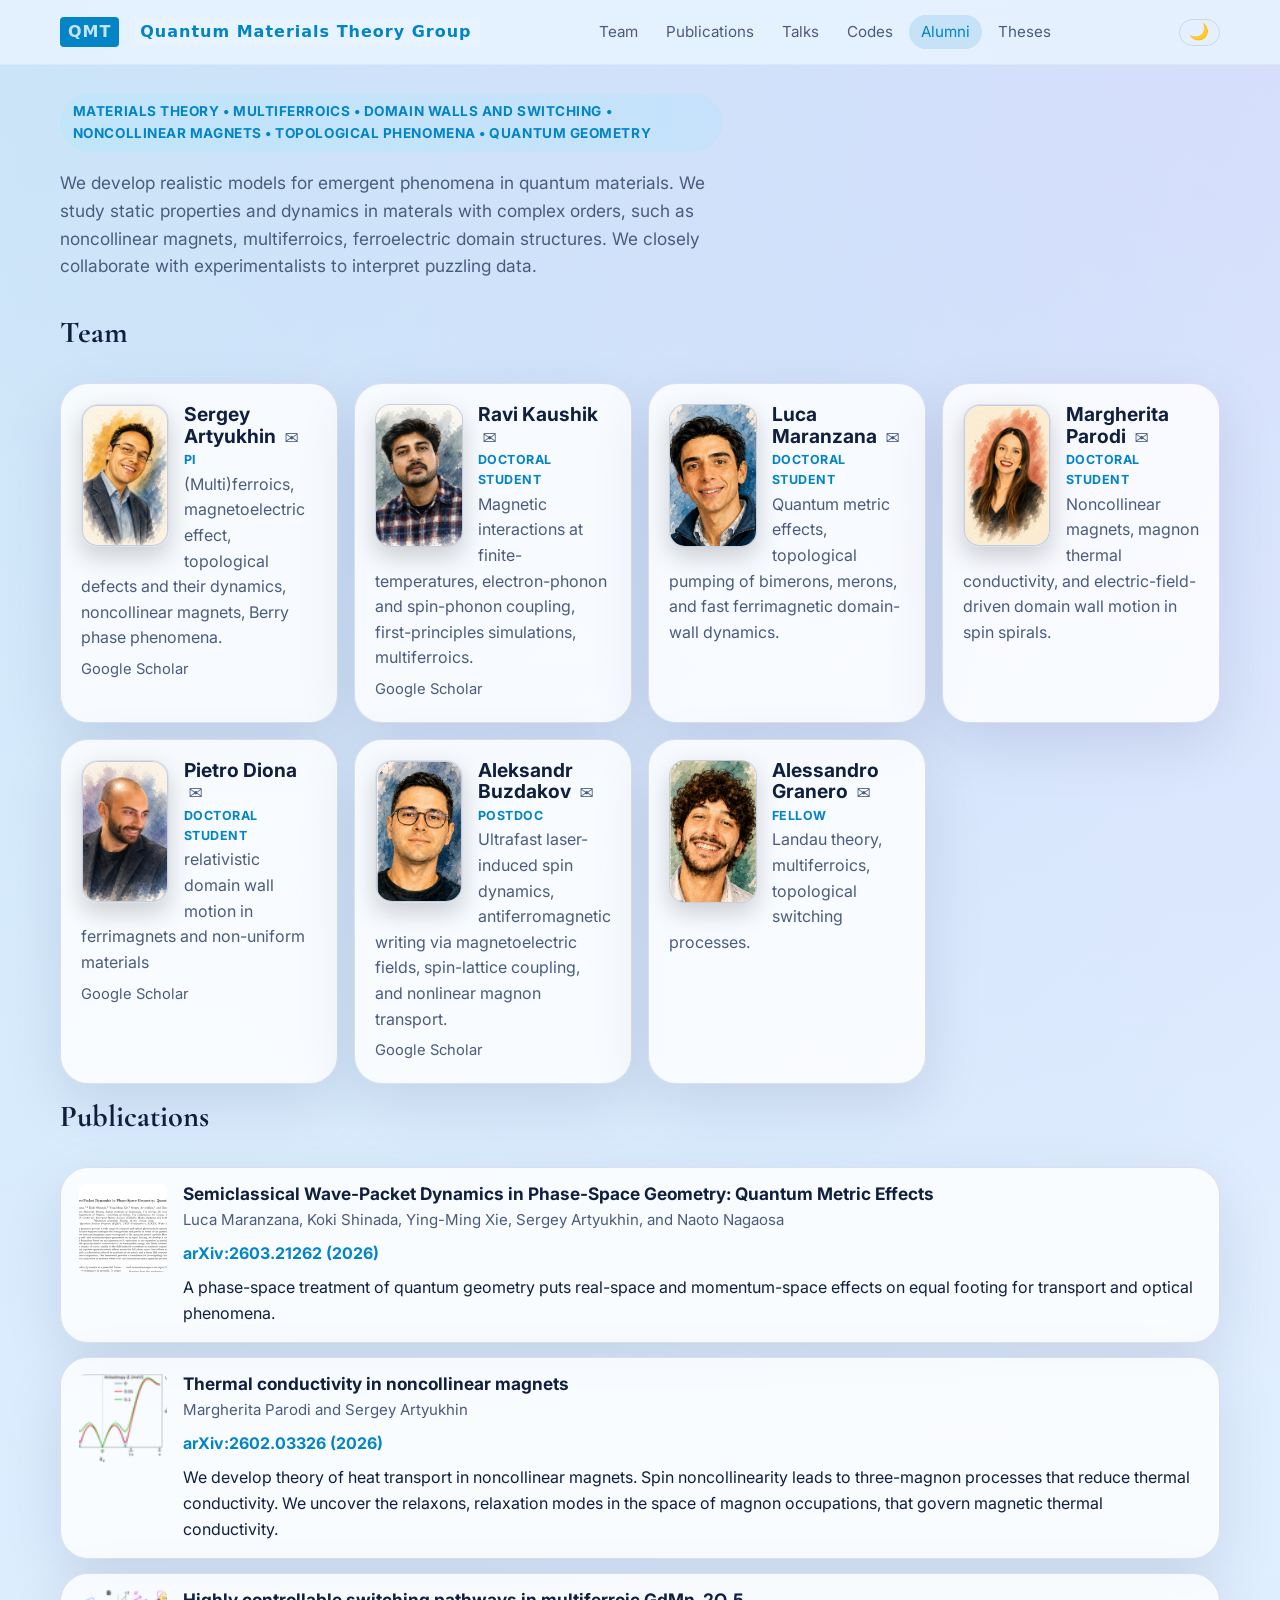
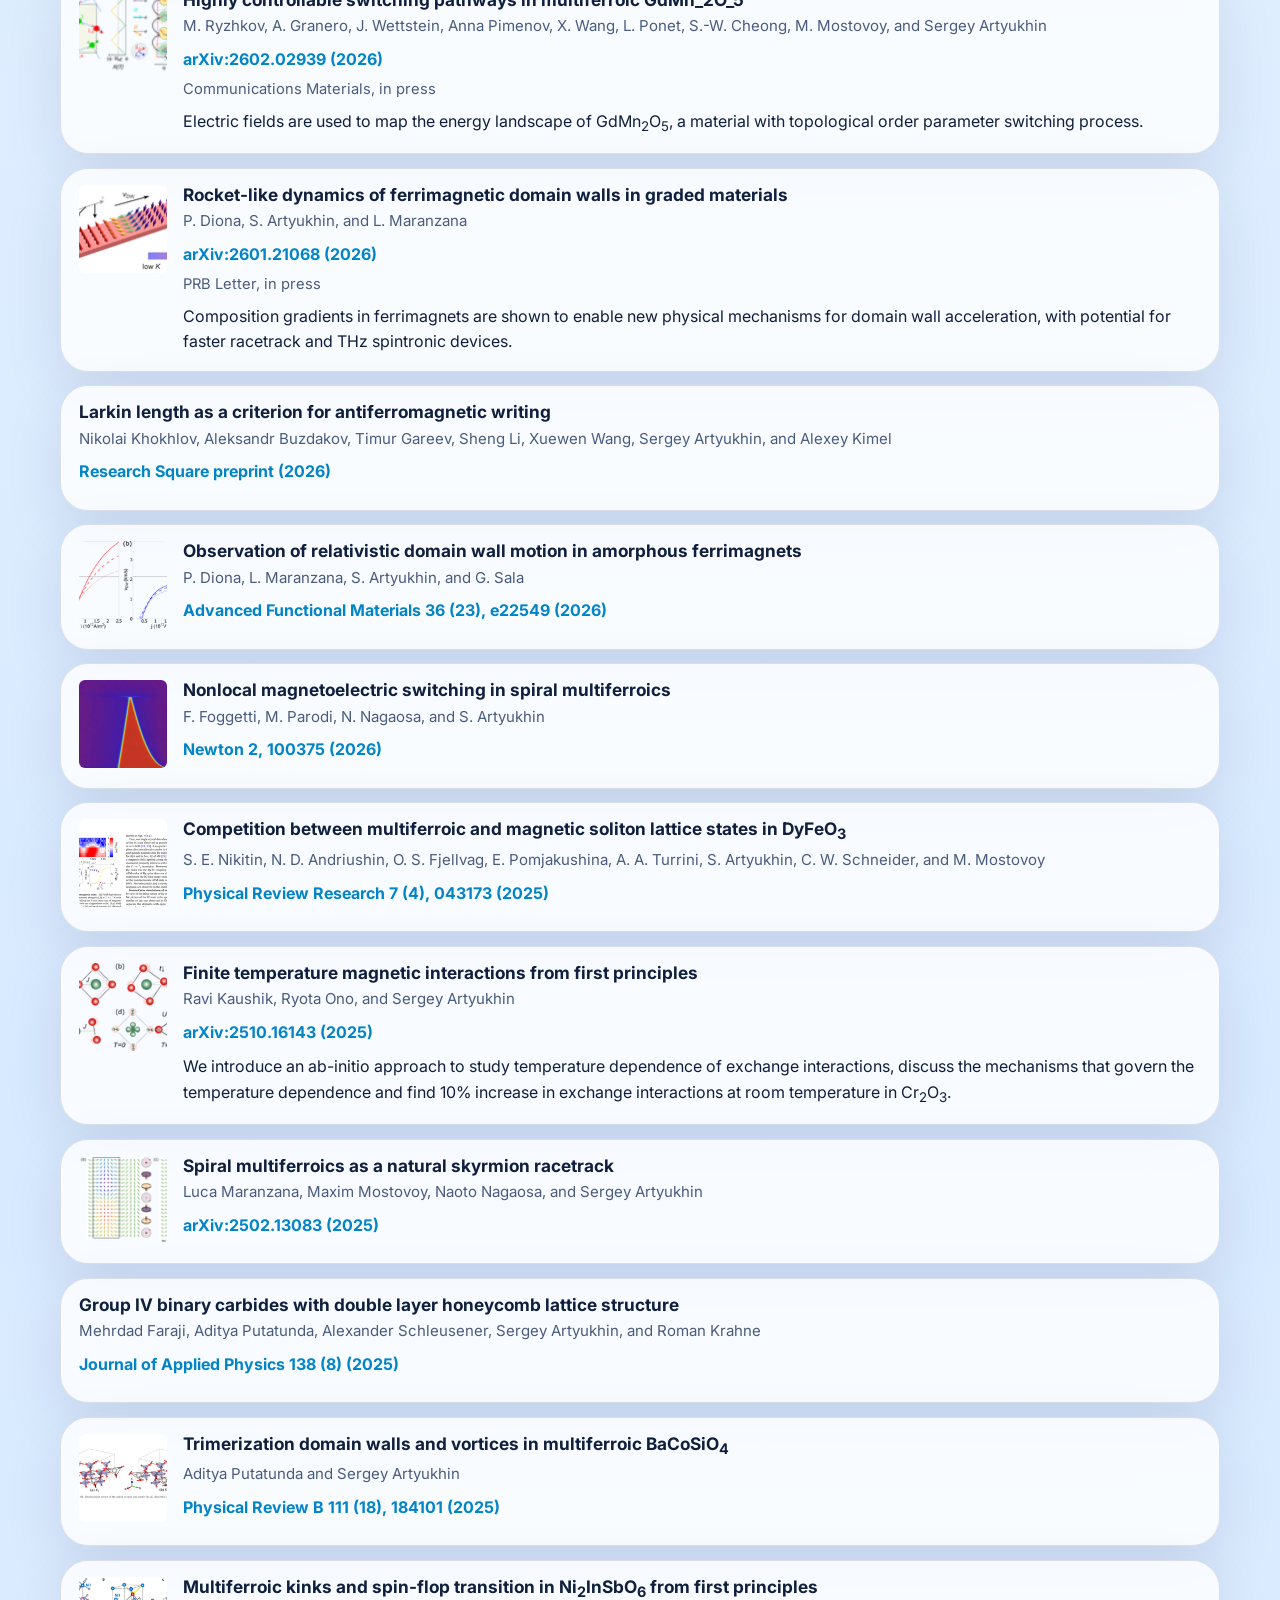
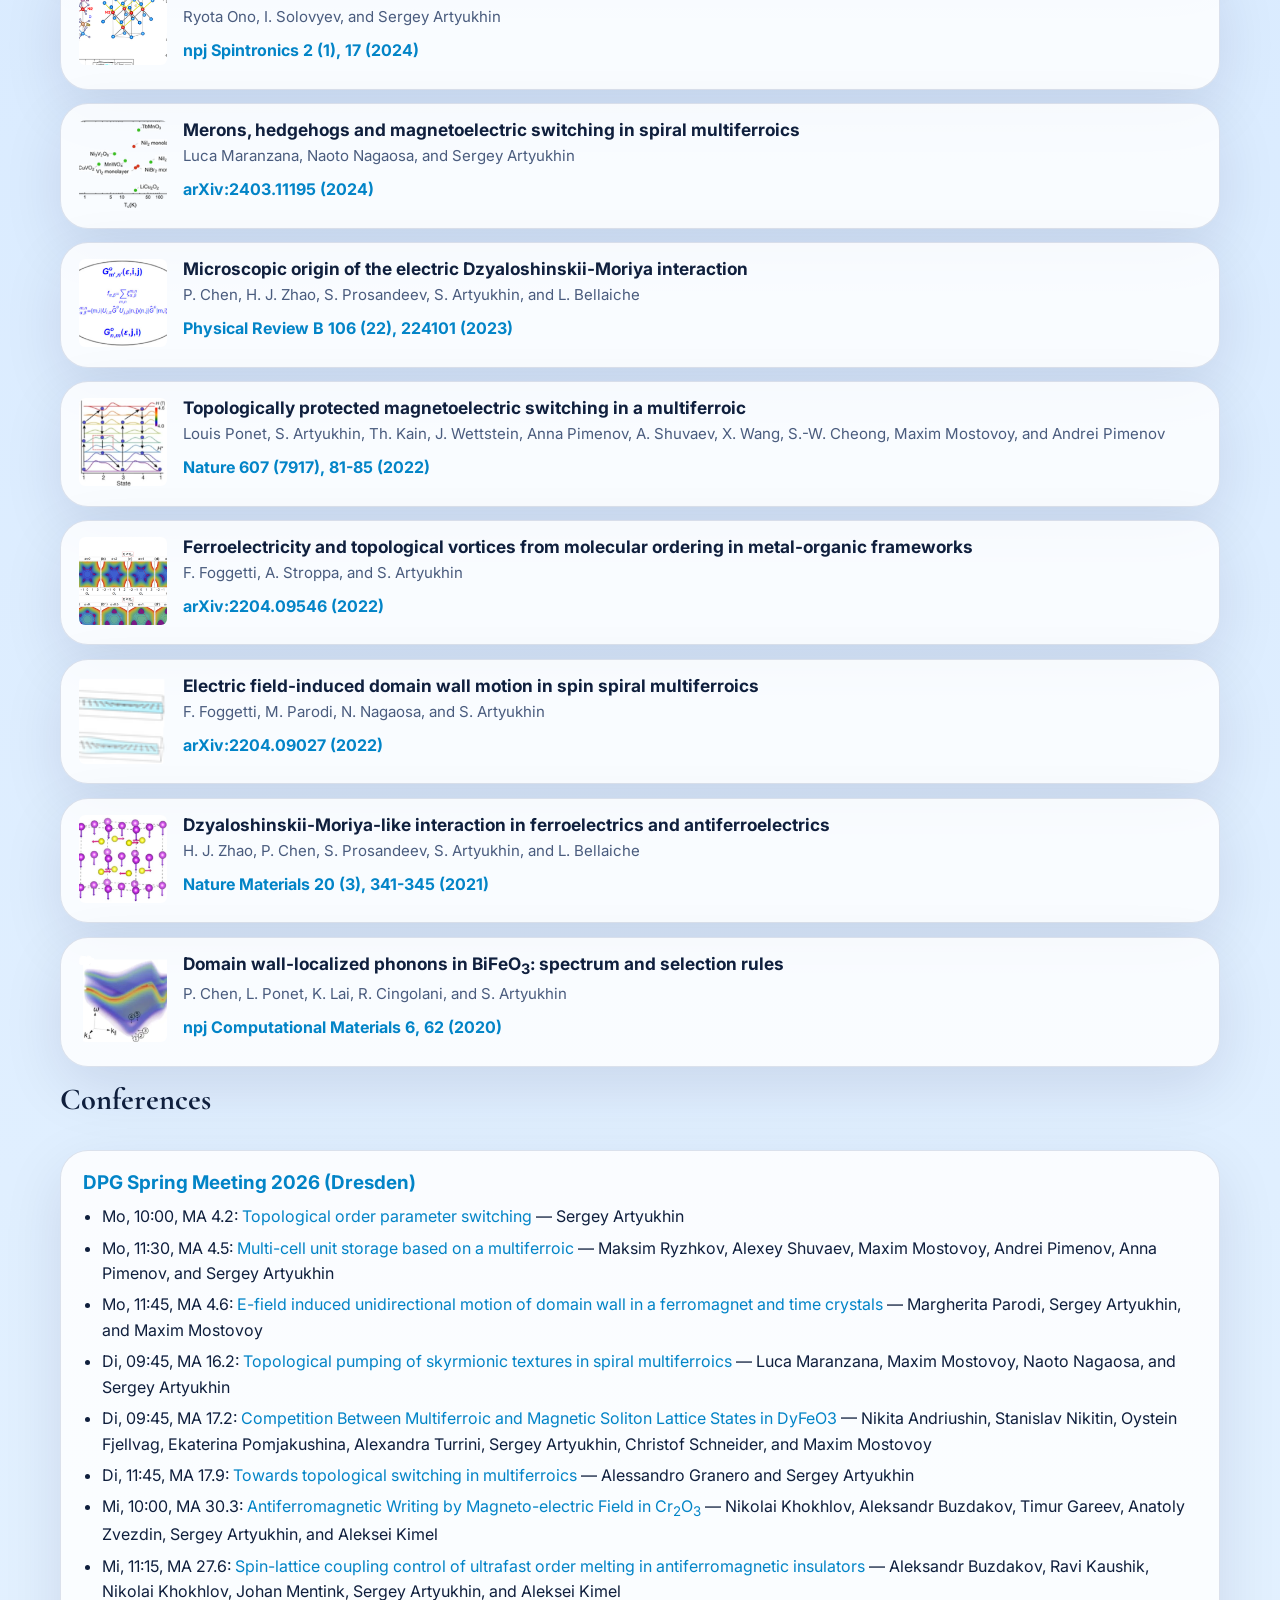
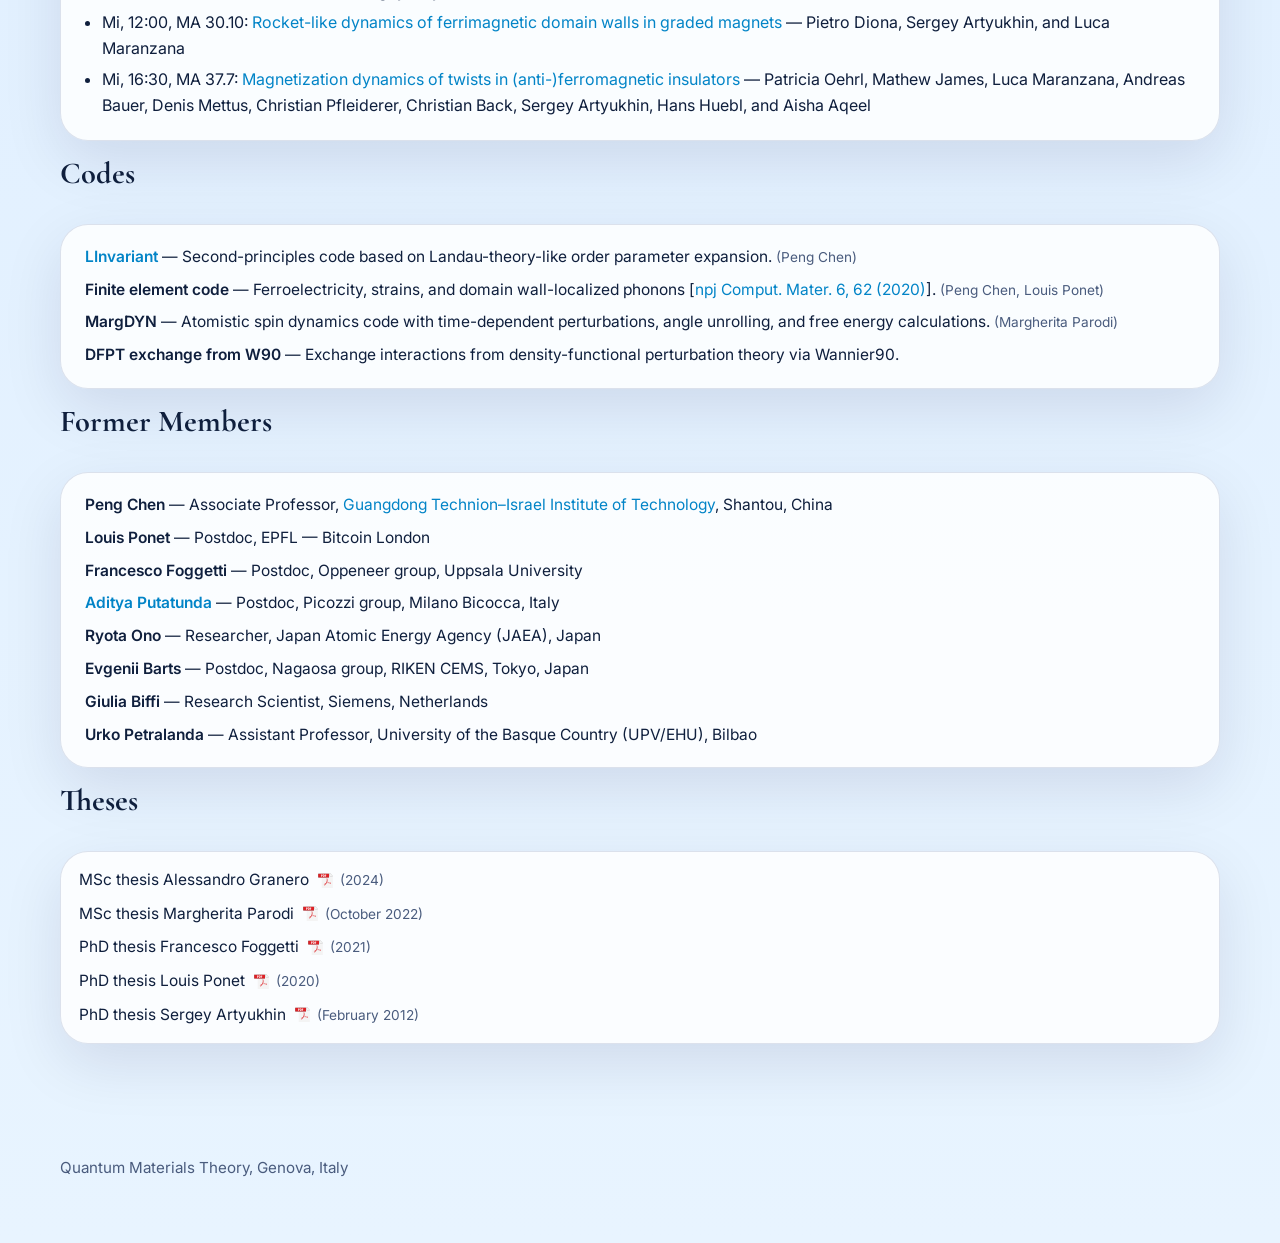
==== commit c3a4e78b: "logo" ====
--- a/index.html
+++ b/index.html
@@ -81,7 +81,7 @@
       <div class="container">
         <a class="brand" href="#top" aria-label="QMT home">
           <span class="brand-mark">QMT</span>
-          <span>Quantum Materials Theory Group</span>
+          <span class="brand-rest">Quantum Materials Theory Group</span>
         </a>
         <nav class="nav" aria-label="Primary">
           <a href="#people">Team</a>
--- a/style.css
+++ b/style.css
@@ -140,9 +140,27 @@
   font-weight: 700;
   font-size: 1rem;
   letter-spacing: 0.03em;
-  color: var(--accent);
-}
-
+  display: inline-block;
+  background-color: var(--accent);
+  color: var(--header-bg);           
+  padding: 2px 8px;
+  border-radius: 4px;
+  font-weight: bold;
+  letter-spacing: 1px;
+}
+.brand-rest {
+  font-family: ui-sans-serif, system-ui, sans-serif;
+  font-weight: 700;
+  font-size: 1rem;
+  letter-spacing: 0.03em;
+  color: var(--accent);
+  display: inline-block;
+  background-color: var(--header-bg);        
+  padding: 2px 8px;
+  border-radius: 4px;
+  font-weight: bold;
+  letter-spacing: 1px;
+}
 .nav {
   display: flex;
   gap: 0.25rem;
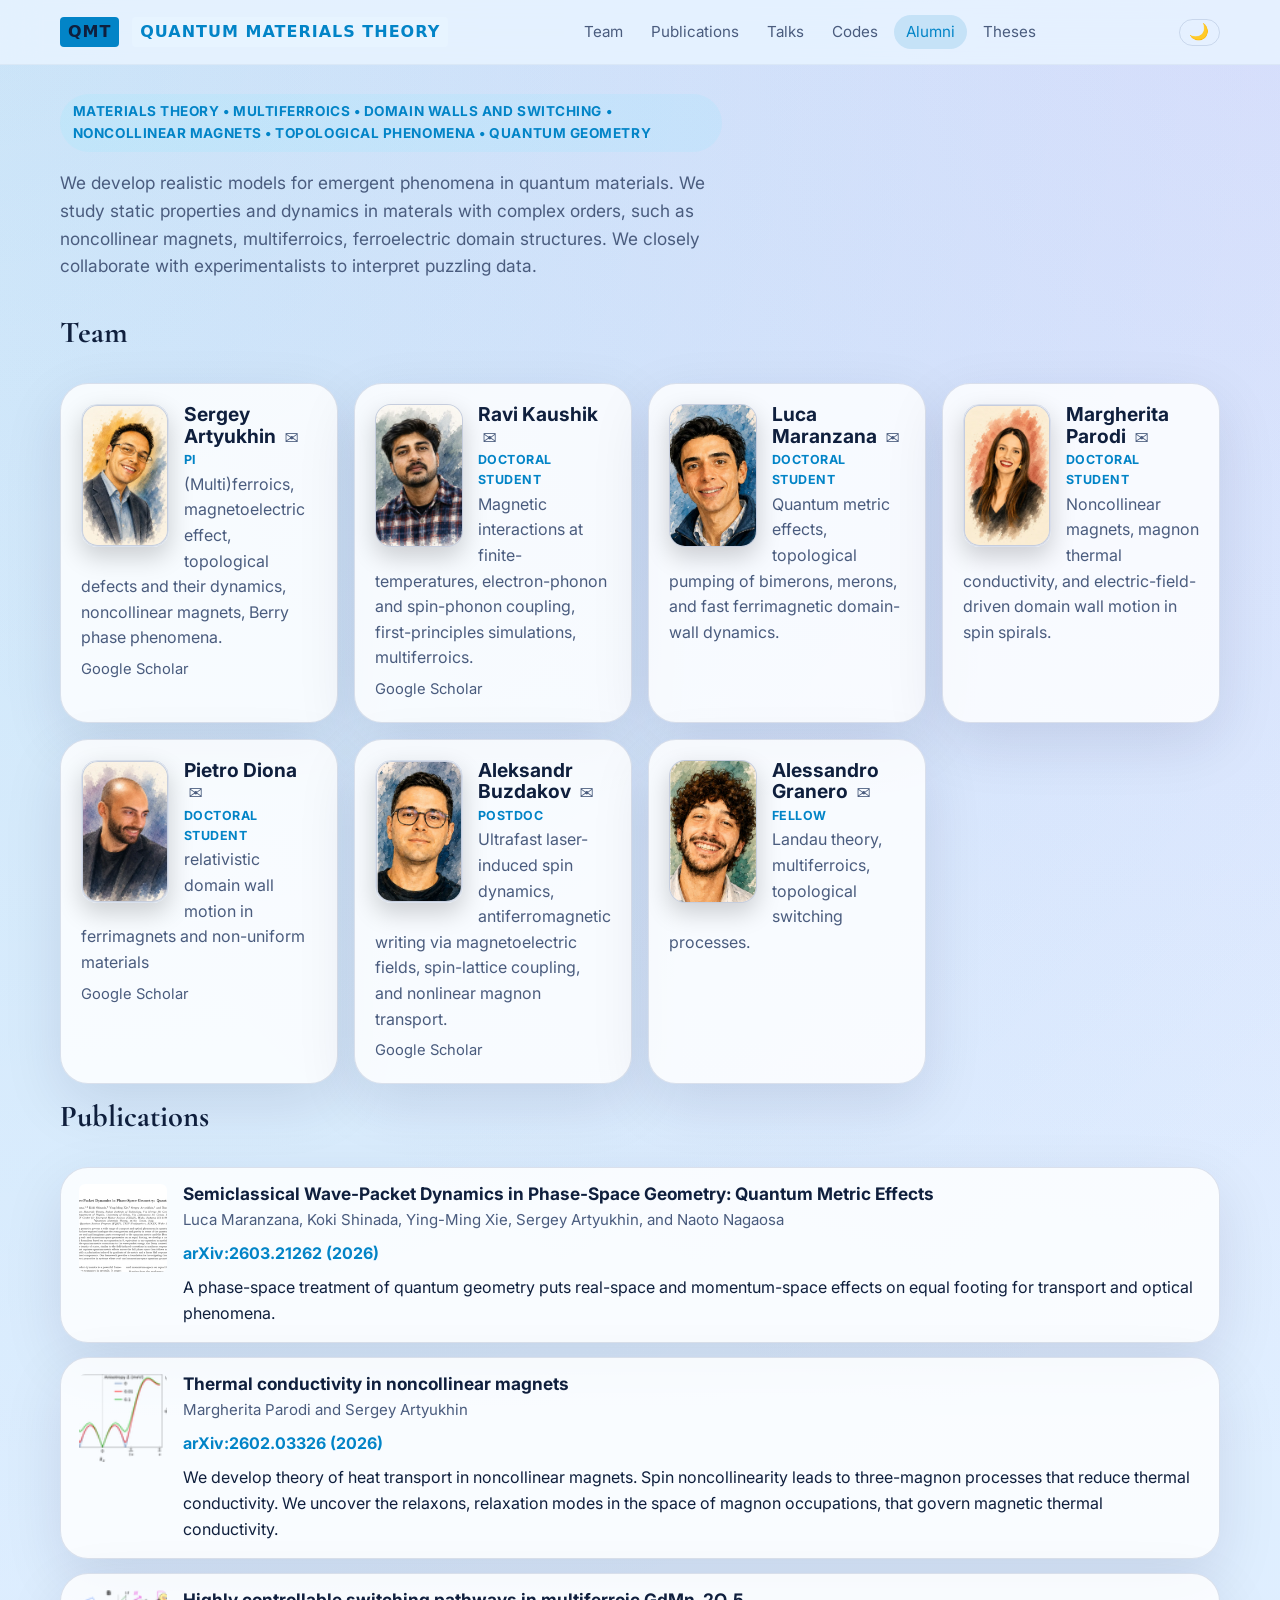
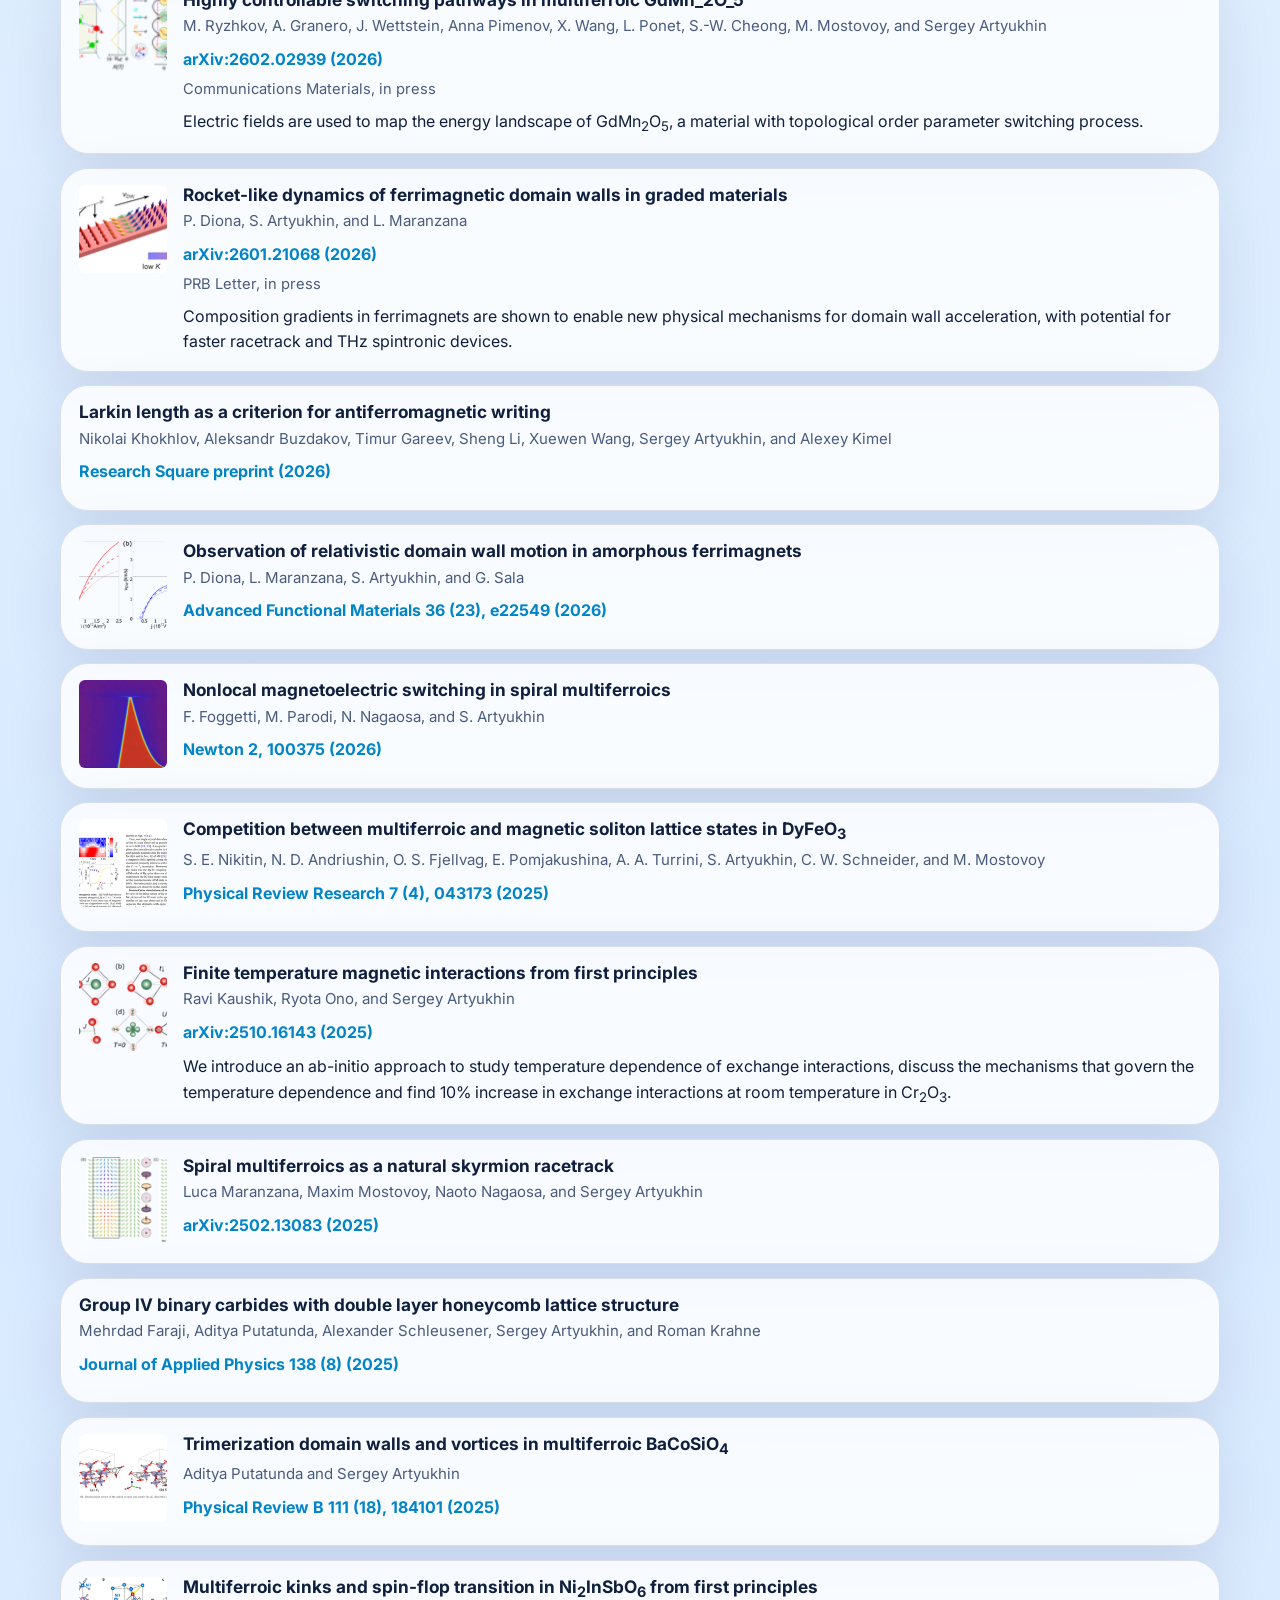
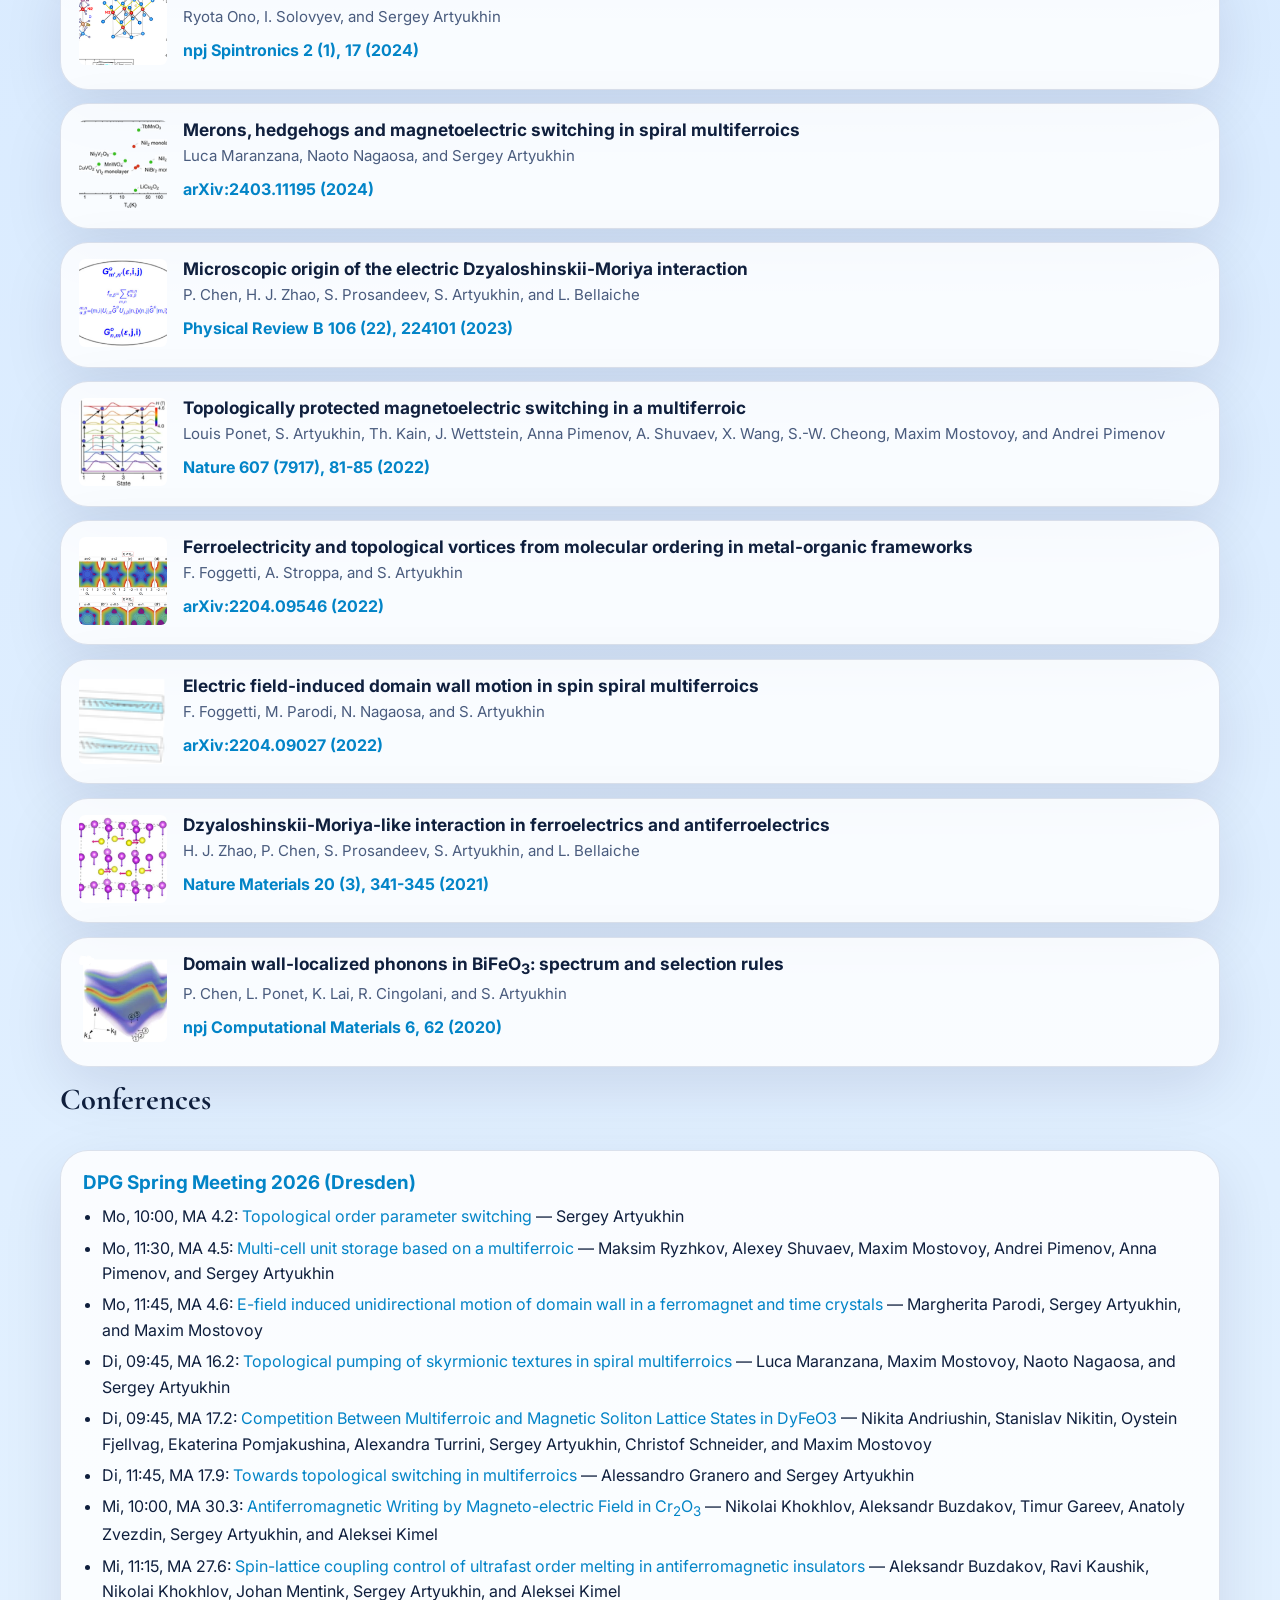
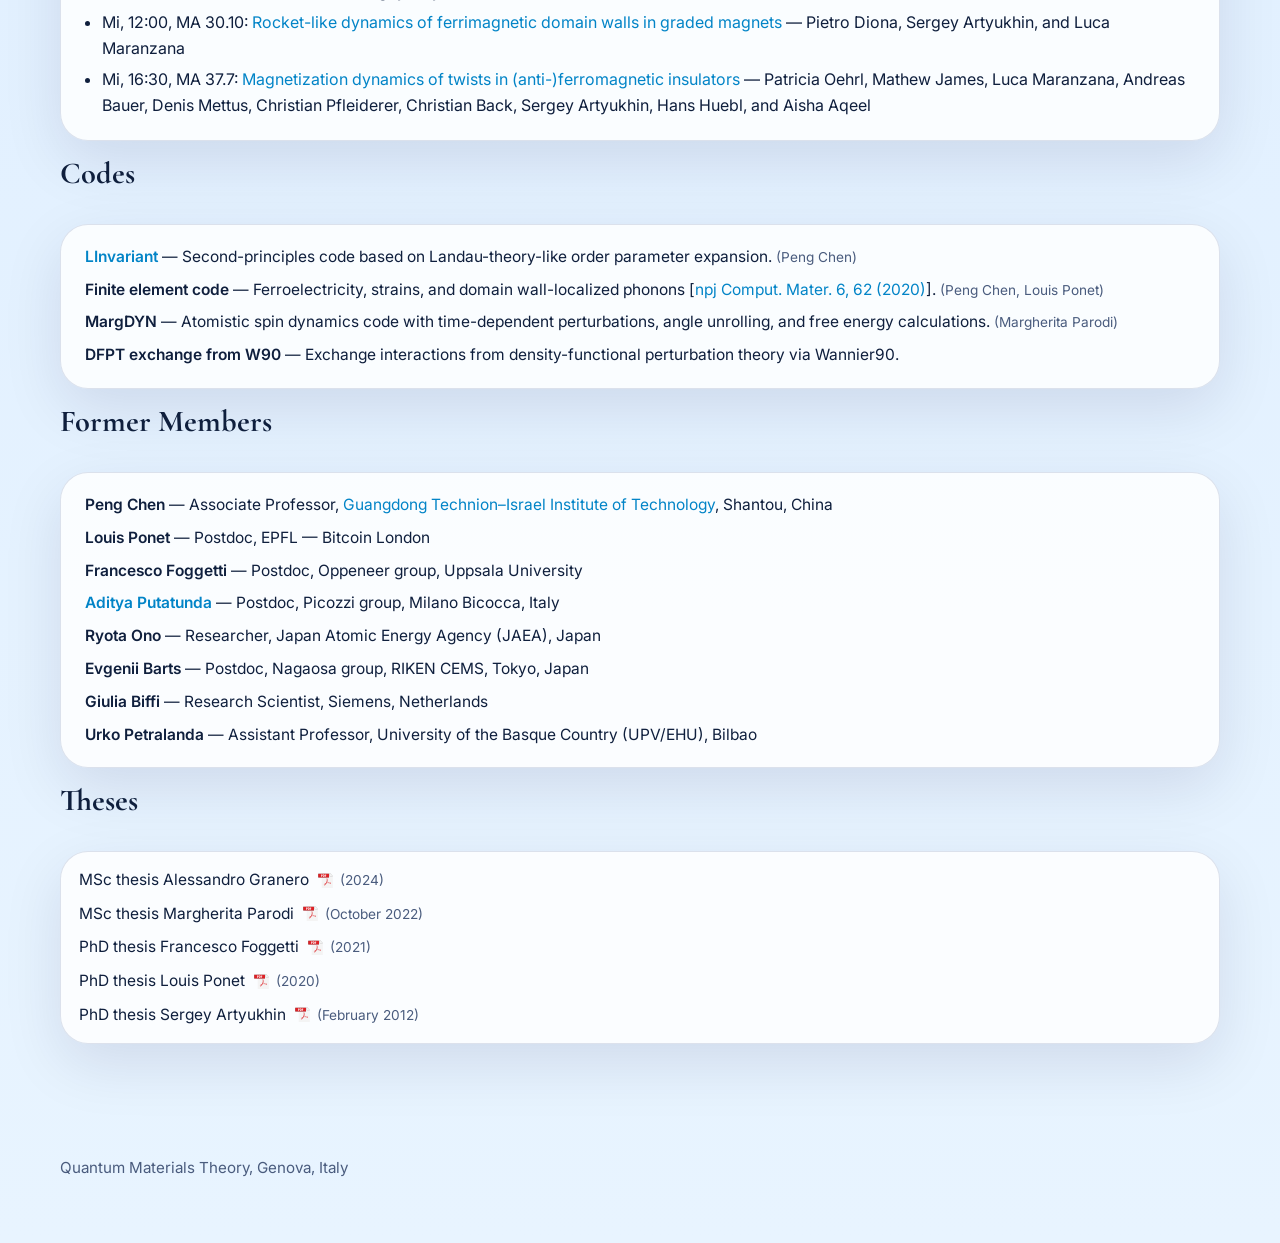
==== commit ce2fc41a: "logo" ====
--- a/index.html
+++ b/index.html
@@ -81,7 +81,7 @@
       <div class="container">
         <a class="brand" href="#top" aria-label="QMT home">
           <span class="brand-mark">QMT</span>
-          <span class="brand-rest">Quantum Materials Theory Group</span>
+          <span class="brand-rest">QUANTUM MATERIALS THEORY</span>
         </a>
         <nav class="nav" aria-label="Primary">
           <a href="#people">Team</a>
--- a/style.css
+++ b/style.css
@@ -142,7 +142,7 @@
   letter-spacing: 0.03em;
   display: inline-block;
   background-color: var(--accent);
-  color: var(--header-bg);           
+  color: var(--bfand-fg);           
   padding: 2px 8px;
   border-radius: 4px;
   font-weight: bold;
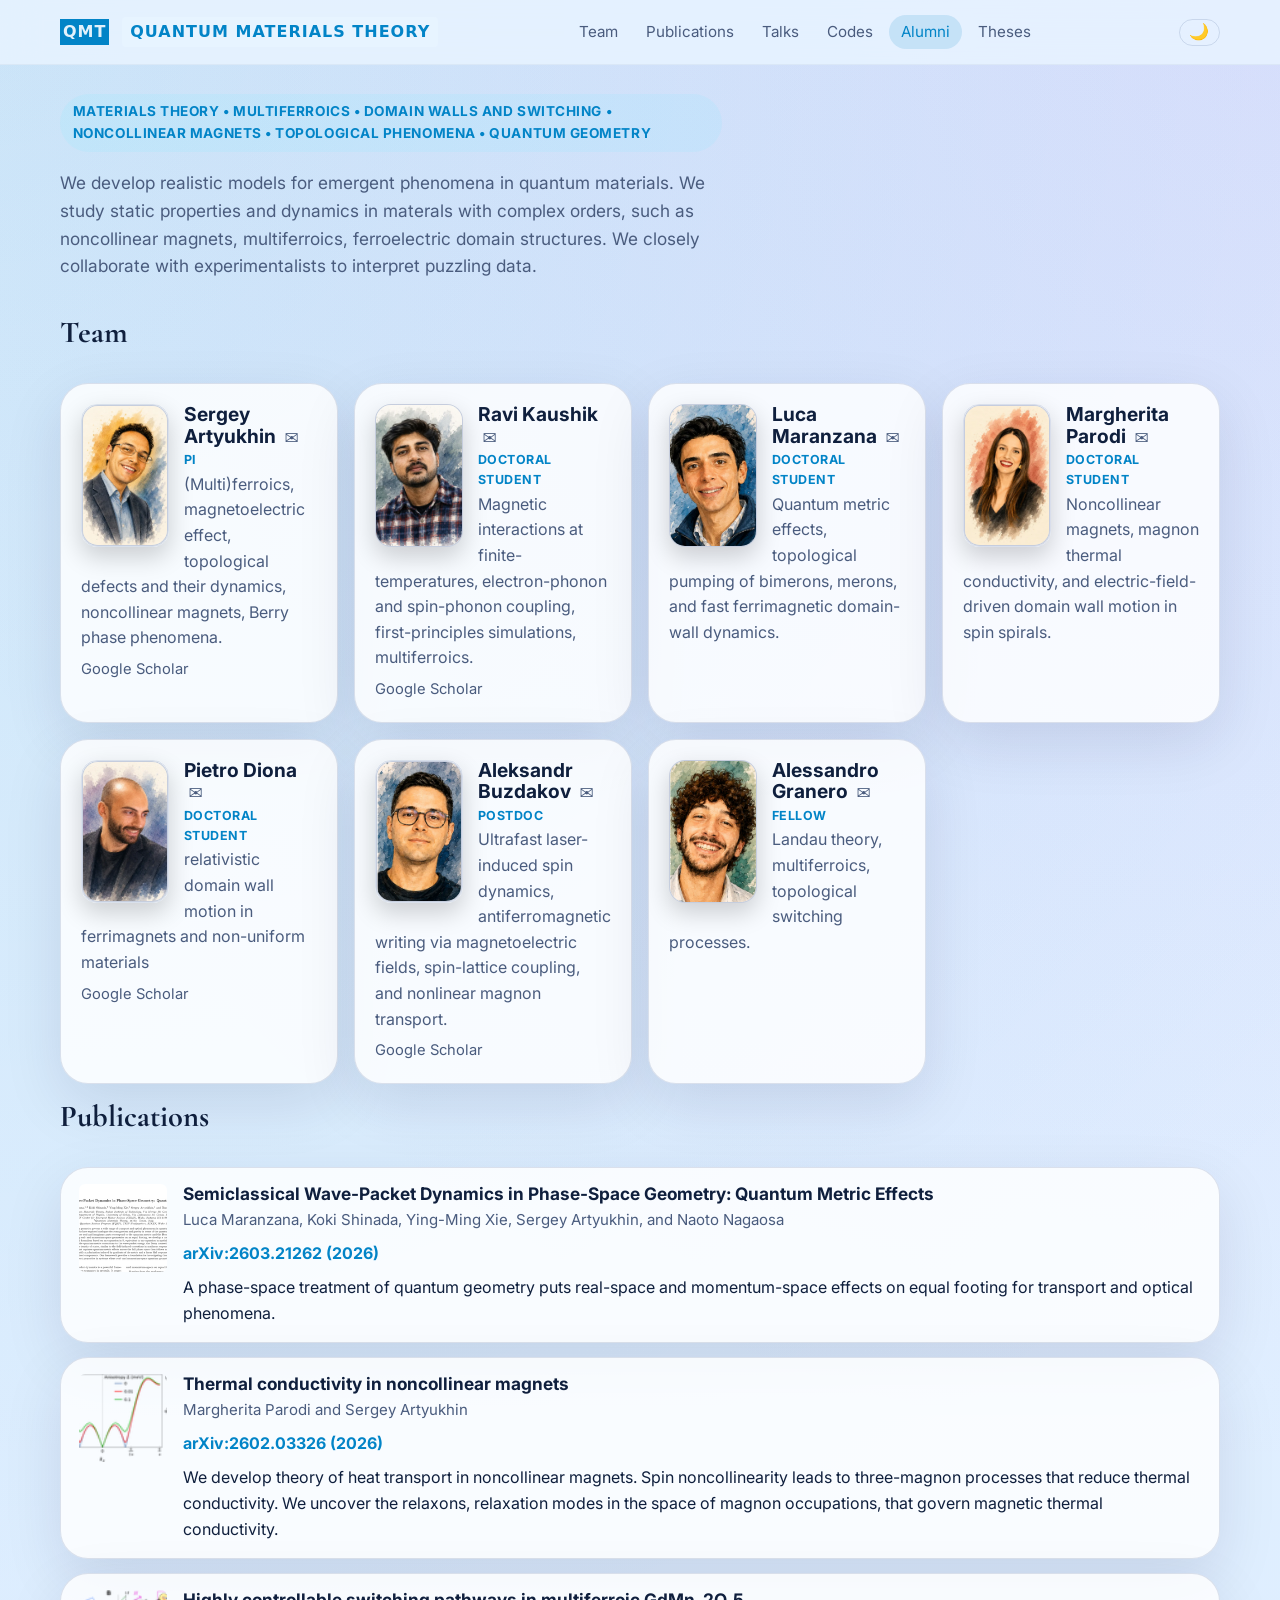
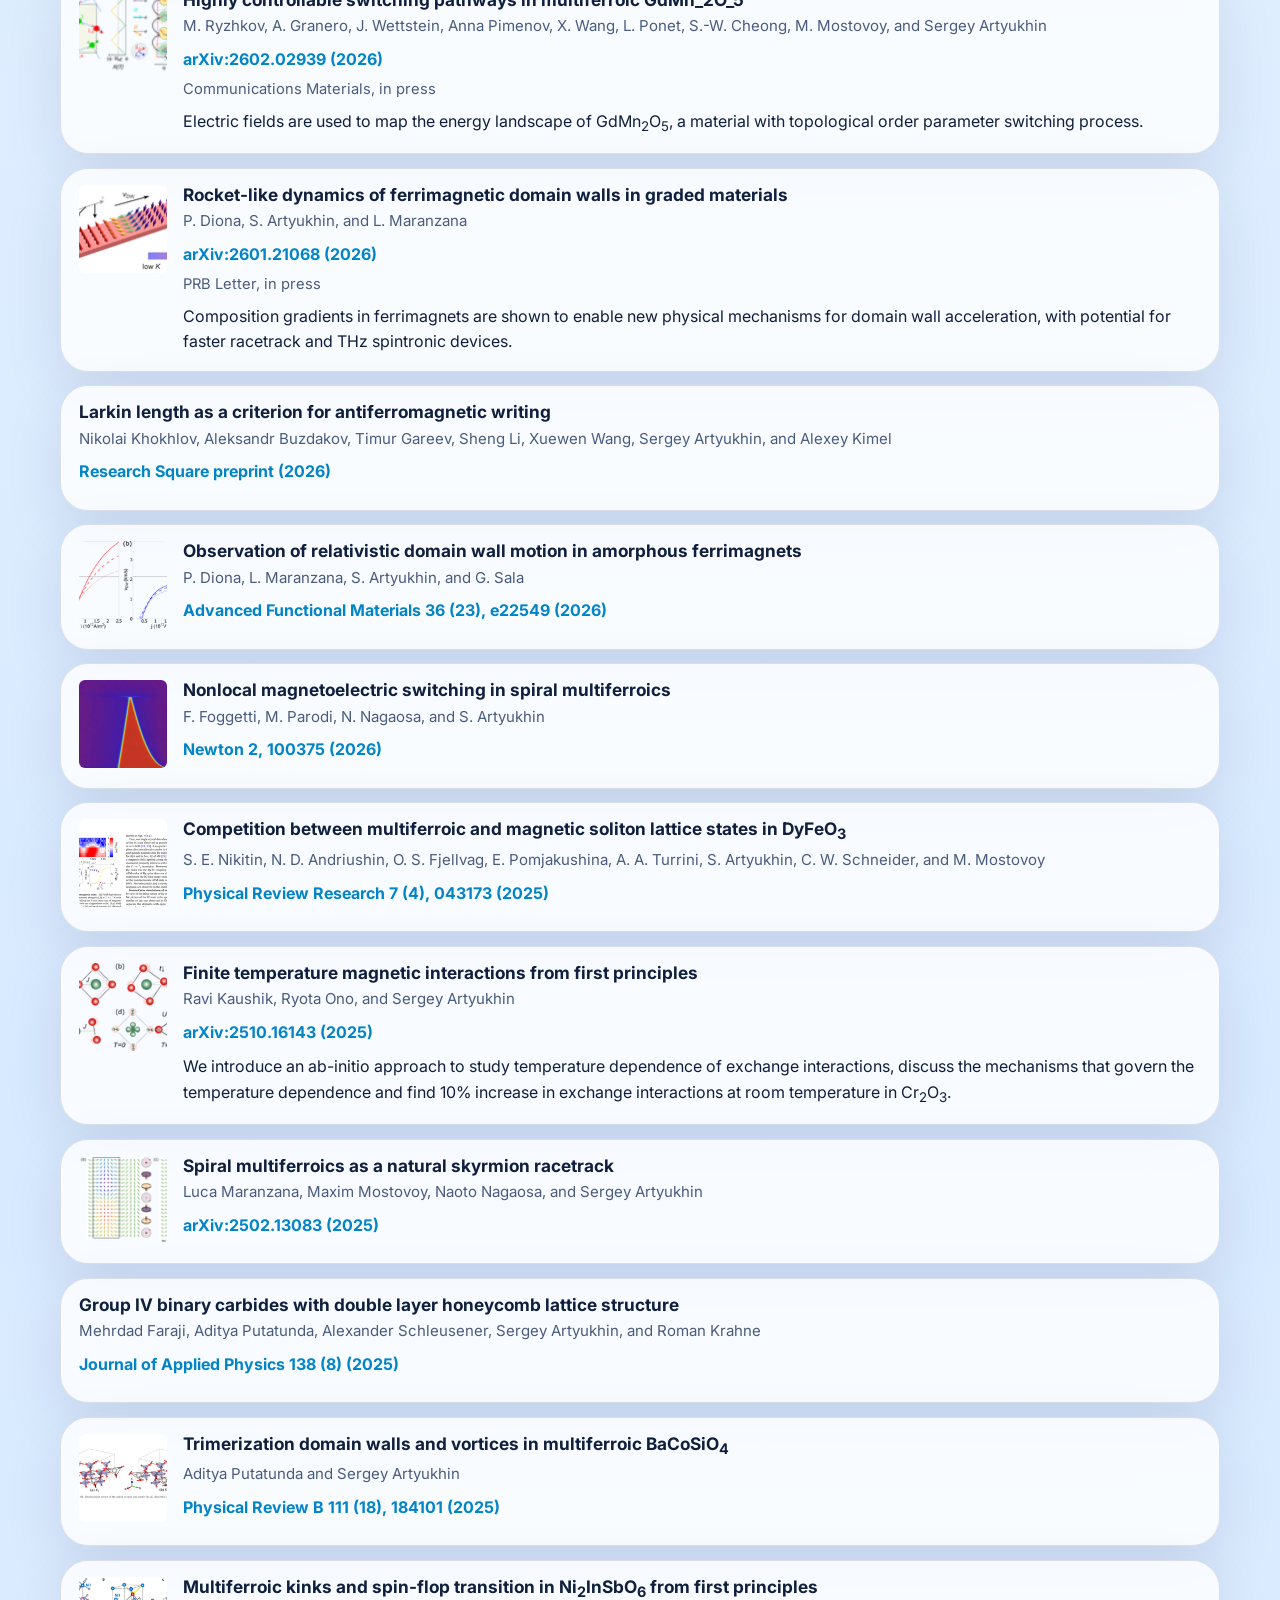
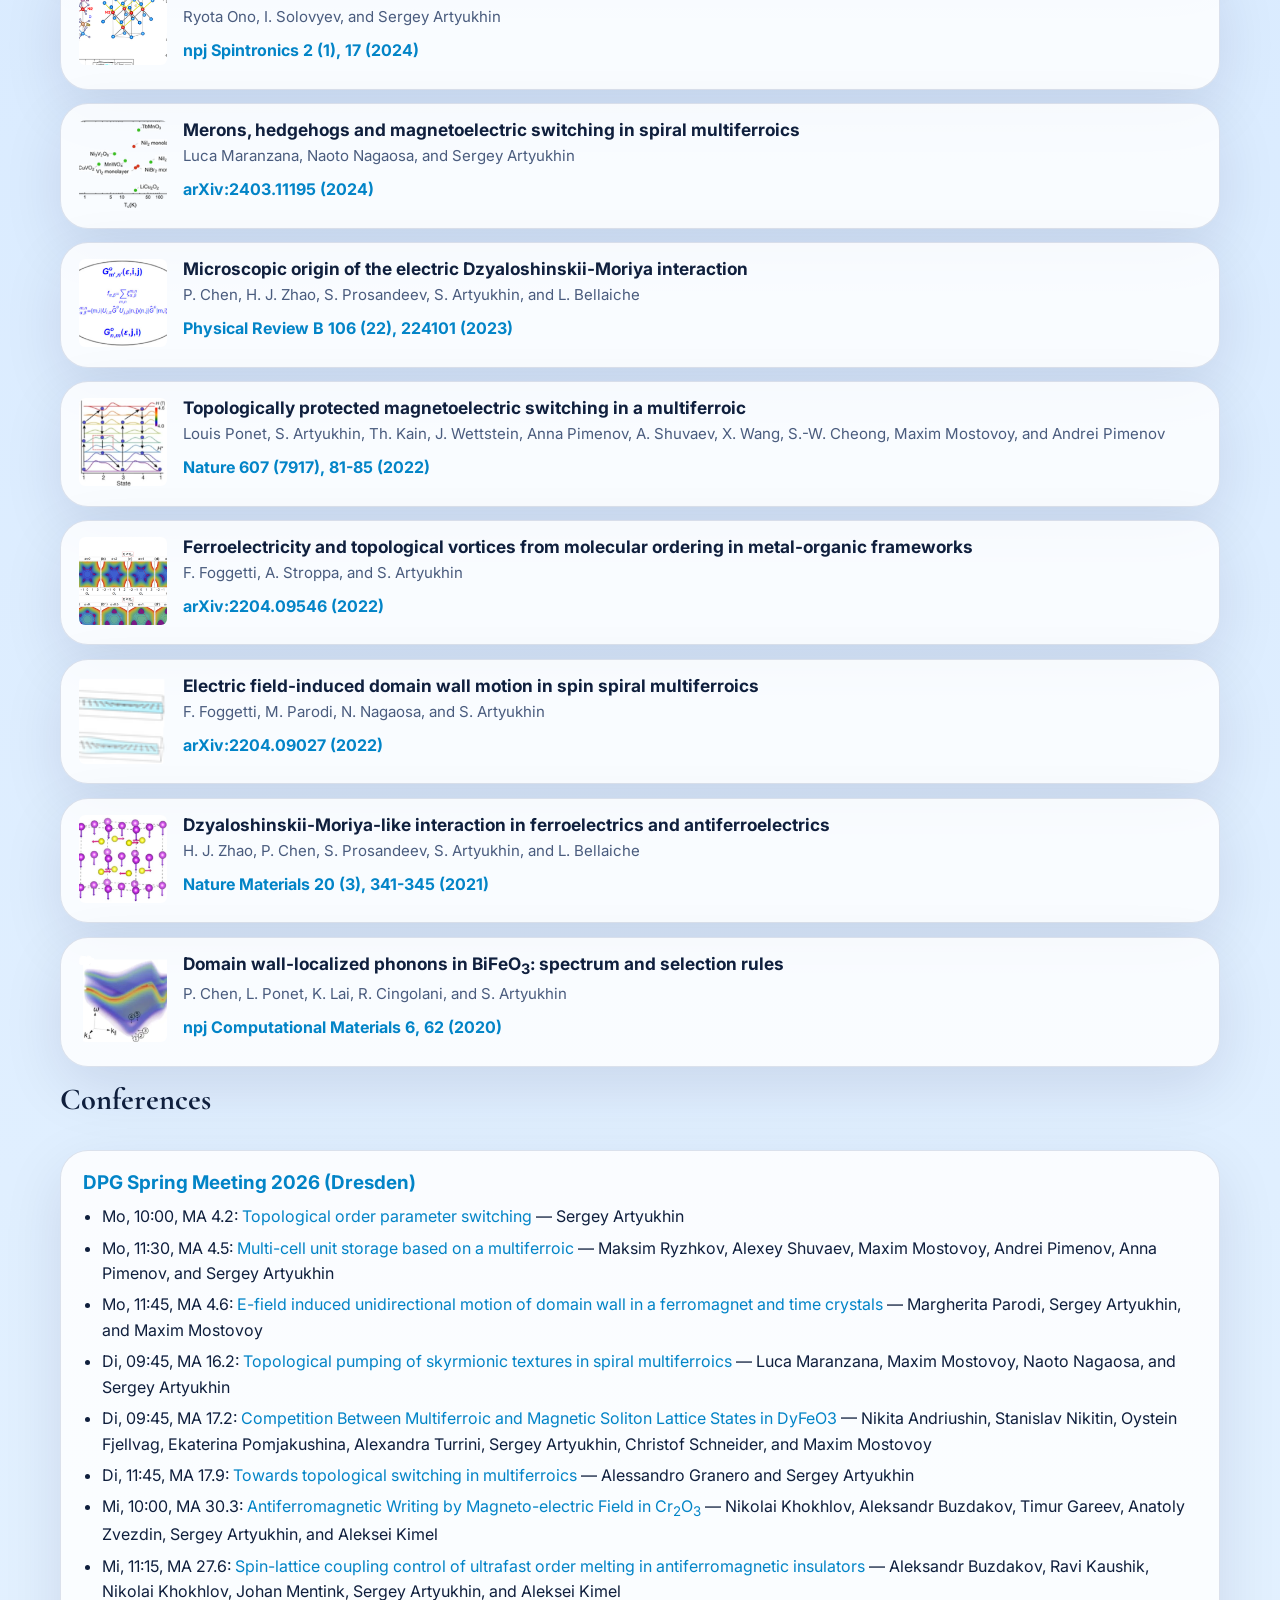
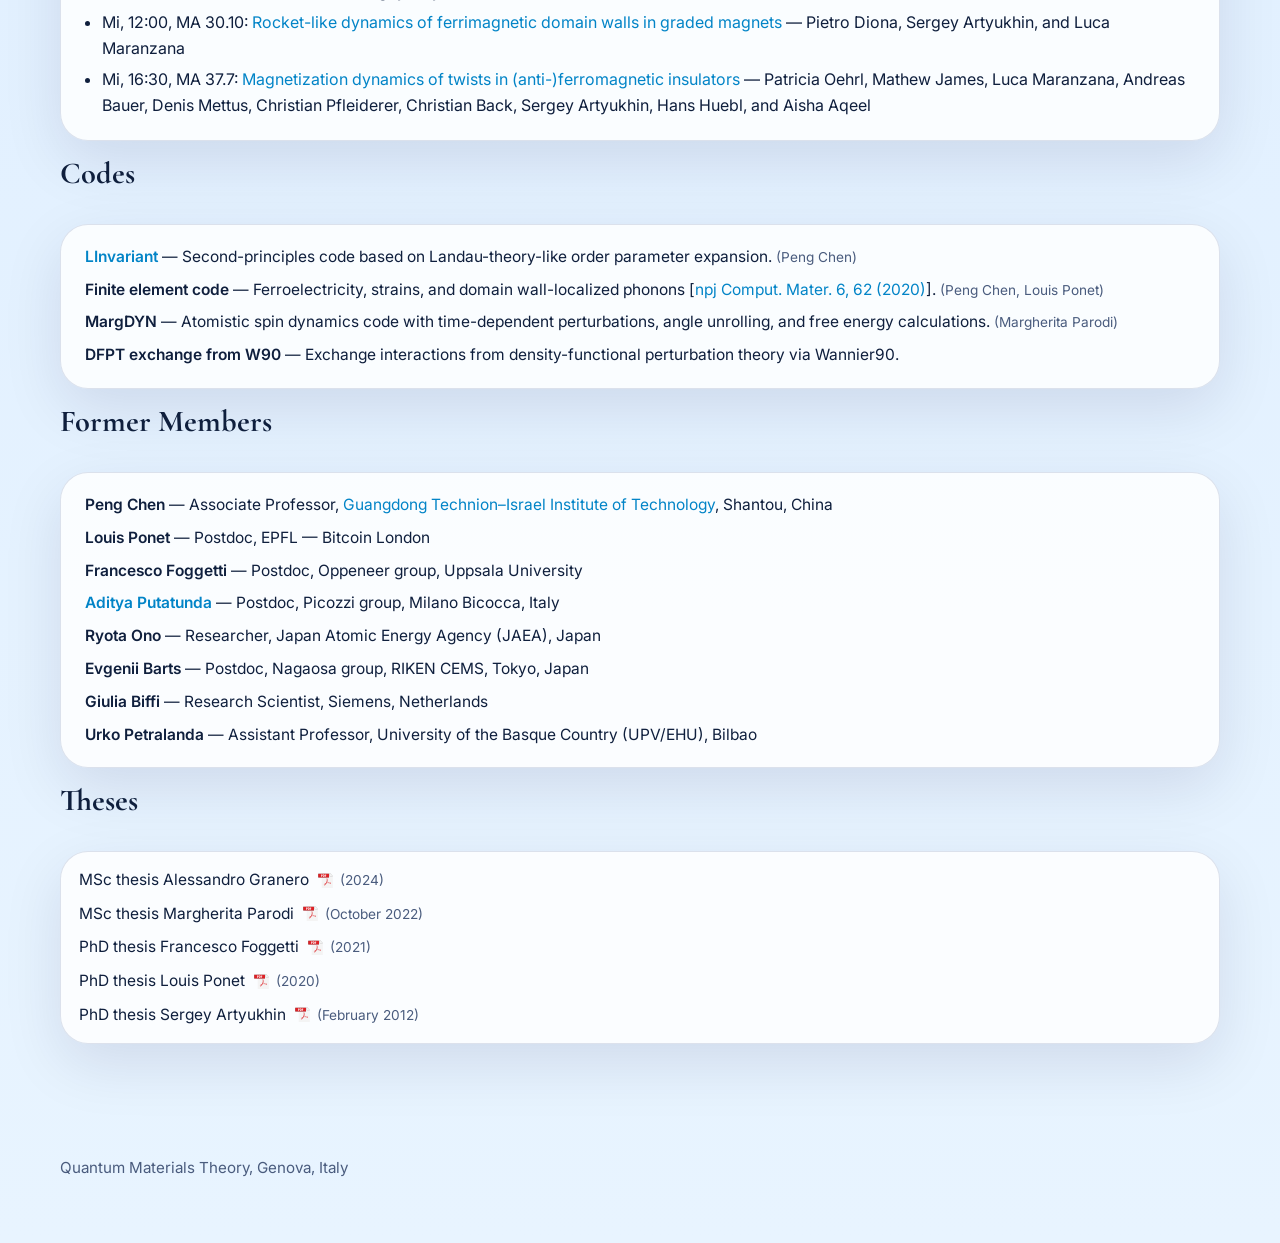
==== commit 76cce205: "canonical" ====
--- a/index.html
+++ b/index.html
@@ -10,7 +10,7 @@
       content="Quantum Materials Theory Group (QMT) Genova: Sergey Artyukhin, Margherita Parodi, Aleksandr Buzdakov, Ravi Kaushik, Pietro Diona, Luca Maranzana, multiferroics, ferroelectrics, domain walls, noncollinear magnets, topological phenomena, quantum geometry, topological order parameter switching."
     />
     <meta name="keywords" content="IIT, Quantum Materials Theory, QMT, Sergey Artyukhin, Margherita Parodi, Aleksandr Buzdakov, Ravi Kaushik, Pietro Diona, Luca Maranzana, Alessandro Granero, multiferroics, ferroelectrics, domain walls, noncollinear magnets, topological phenomena, quantum geometry, magnetoelectric" />
-
+    <link rel="canonical" href="https://iqmt.eu/" />
     <!-- Open Graph -->
     <meta property="og:url" content="https://iqmt.eu/" />
     <meta property="og:type" content="website" />
--- a/style.css
+++ b/style.css
@@ -137,29 +137,25 @@
 
 .brand-mark {
   font-family: ui-sans-serif, system-ui, sans-serif;
-  font-weight: 700;
+  font-weight: bold;
   font-size: 1rem;
-  letter-spacing: 0.03em;
+  letter-spacing: 1px;
   display: inline-block;
   background-color: var(--accent);
-  color: var(--bfand-fg);           
+  color: color-mix(in srgb, var(--header-bg) 50%, white);
+  padding: 0px 3px;
+  border-radius: 0;
+}
+.brand-rest {
+  font-family: ui-sans-serif, system-ui, sans-serif;
+  font-weight: bold;
+  font-size: 1rem;
+  letter-spacing: 1px;
+  color: var(--accent);
+  display: inline-block;
+  background-color: var(--header-bg);
   padding: 2px 8px;
   border-radius: 4px;
-  font-weight: bold;
-  letter-spacing: 1px;
-}
-.brand-rest {
-  font-family: ui-sans-serif, system-ui, sans-serif;
-  font-weight: 700;
-  font-size: 1rem;
-  letter-spacing: 0.03em;
-  color: var(--accent);
-  display: inline-block;
-  background-color: var(--header-bg);        
-  padding: 2px 8px;
-  border-radius: 4px;
-  font-weight: bold;
-  letter-spacing: 1px;
 }
 .nav {
   display: flex;
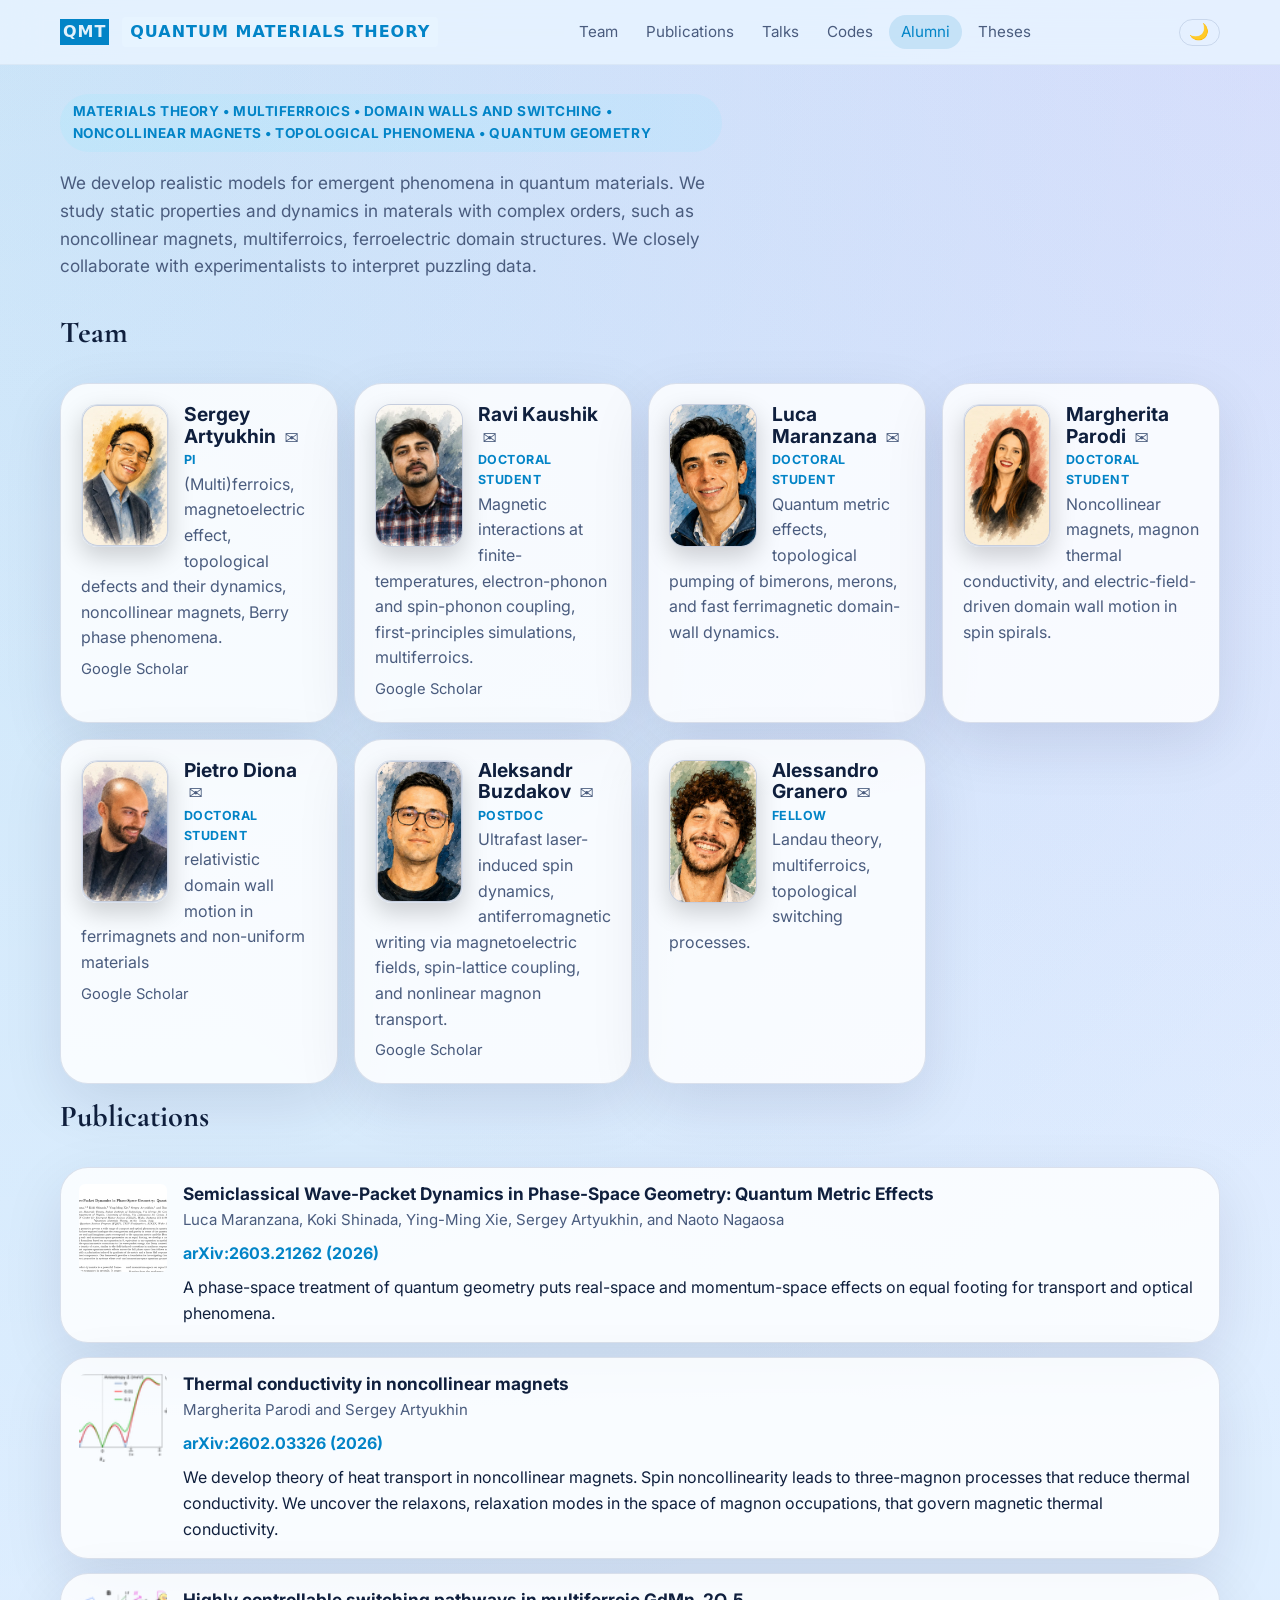
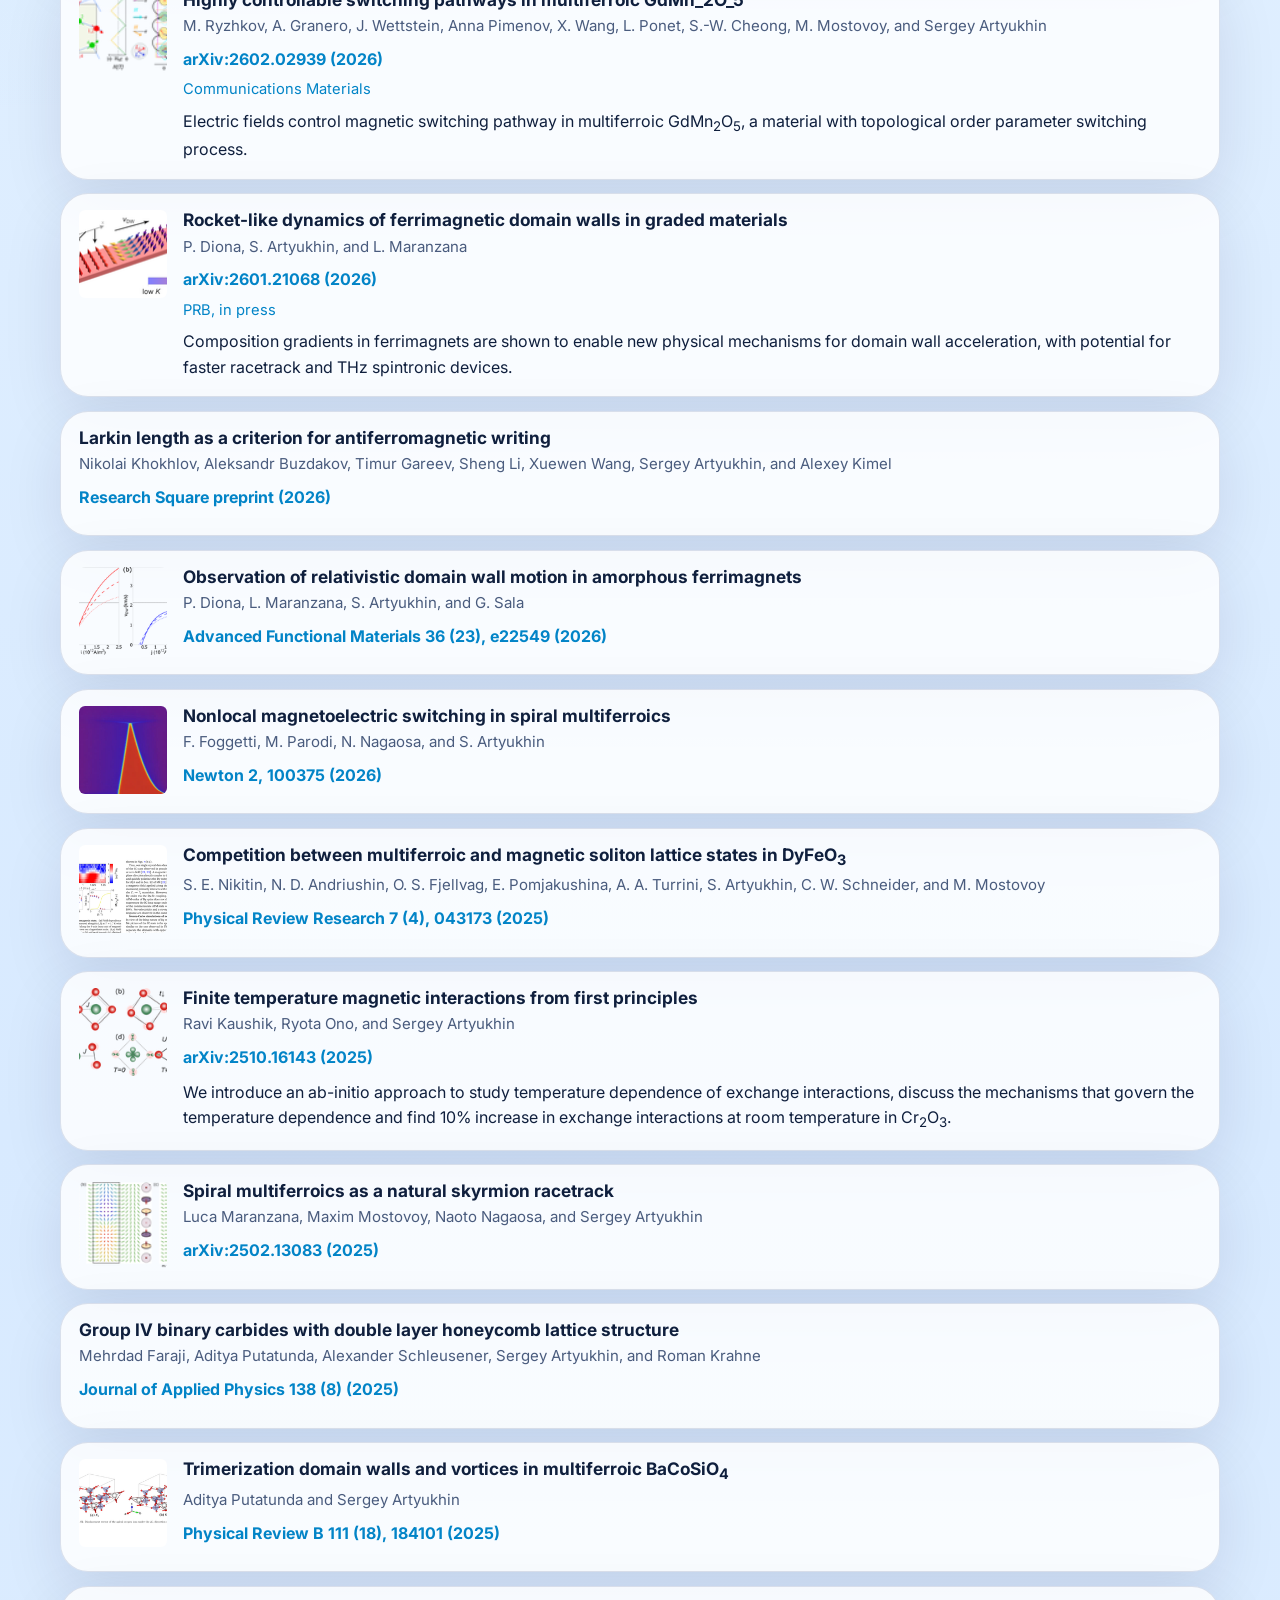
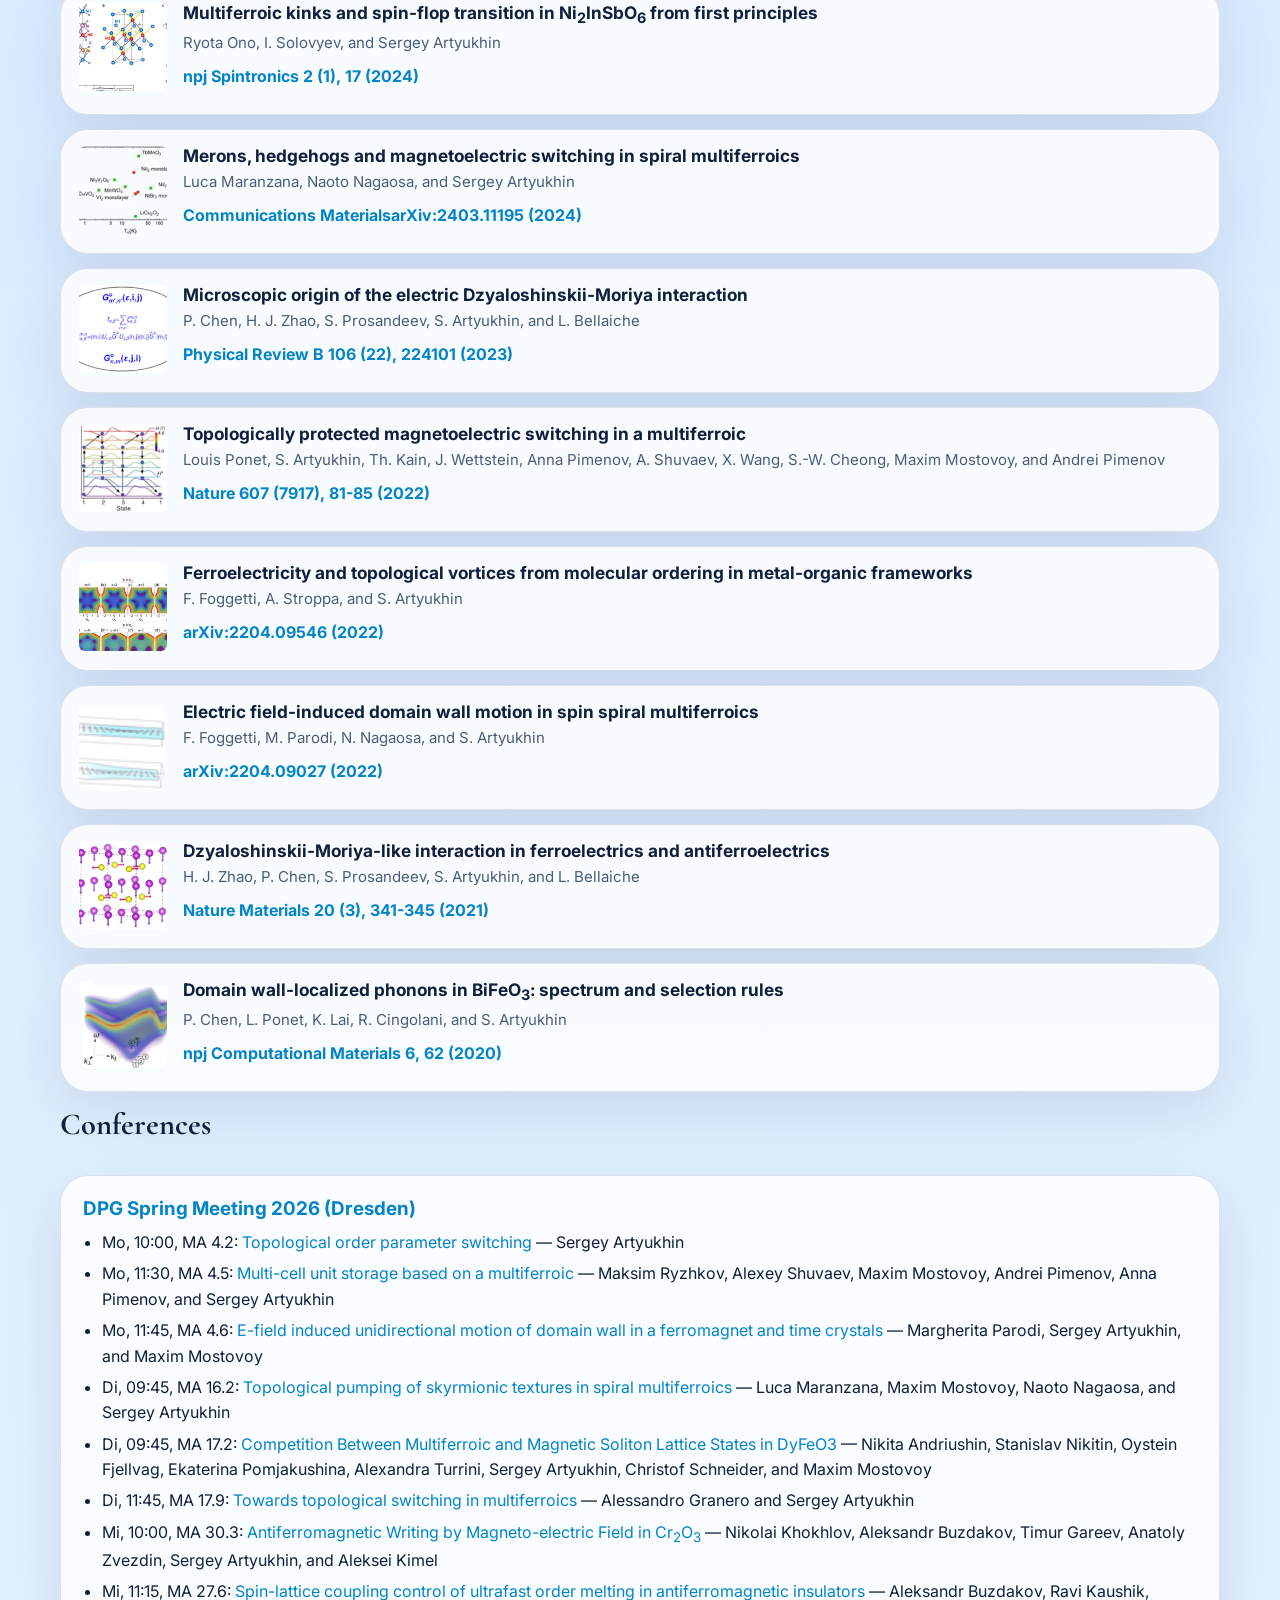
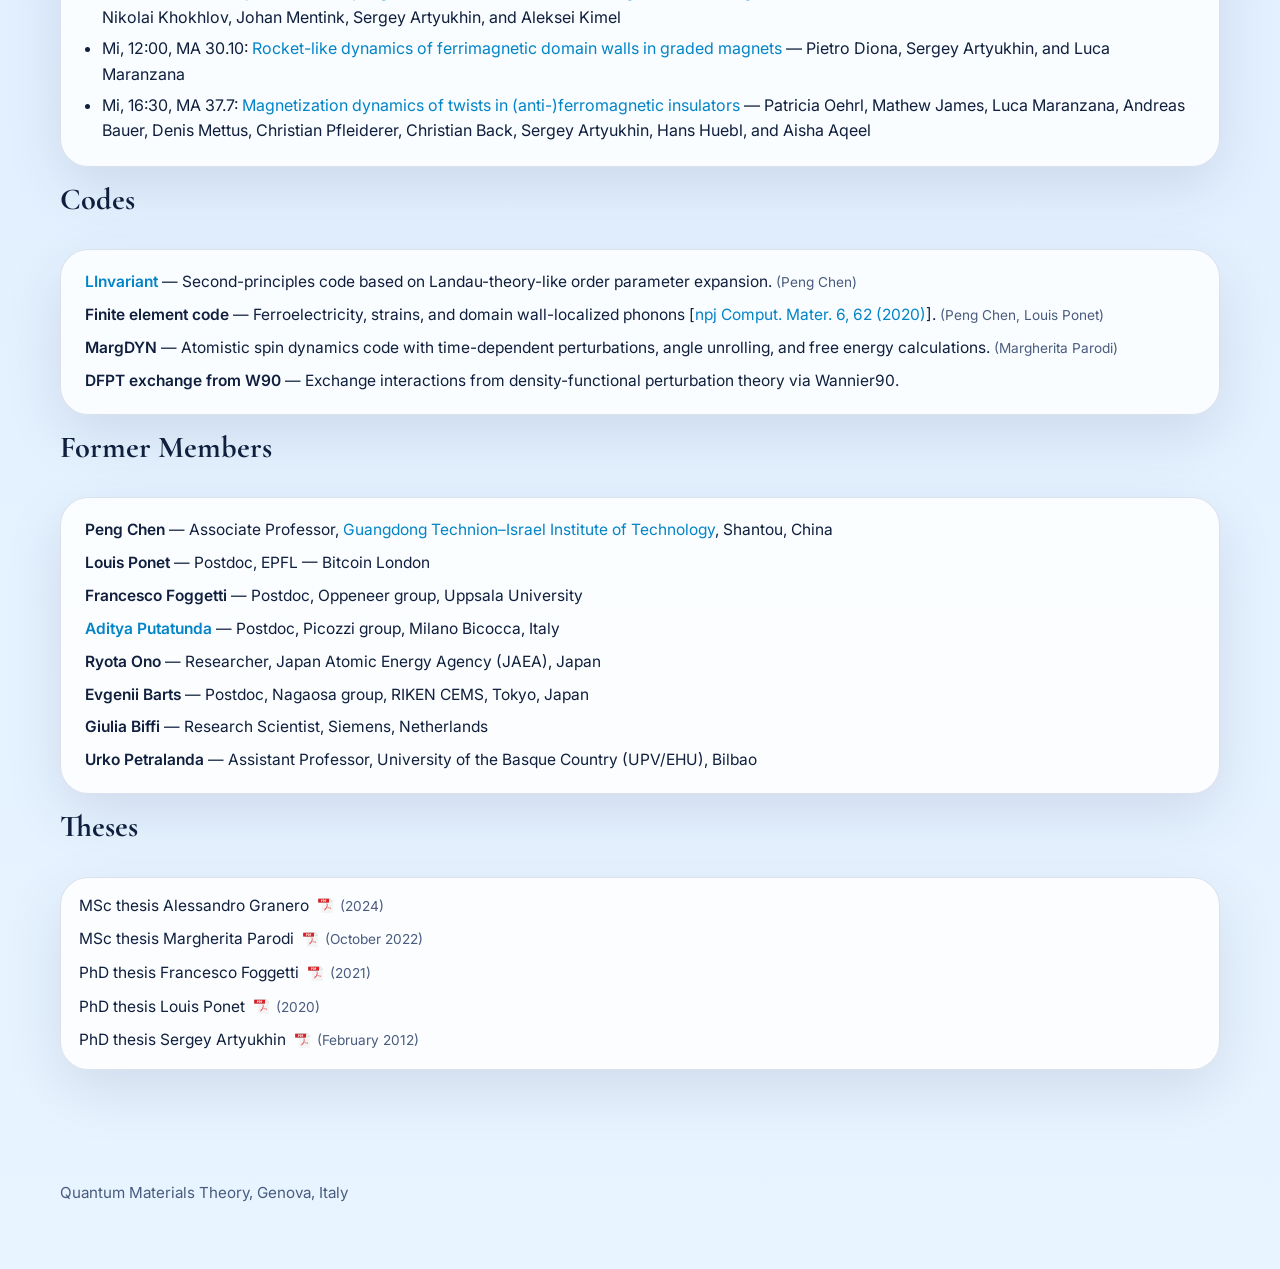
==== commit a17e8521: "publications" ====
--- a/index.html
+++ b/index.html
@@ -268,9 +268,9 @@
                   <h3>Highly controllable switching pathways in multiferroic GdMn_2O_5</h3>
                   <div class="author-list">M. Ryzhkov, A. Granero, J. Wettstein, Anna Pimenov, X. Wang, L. Ponet, S.-W. Cheong, M. Mostovoy, and Sergey Artyukhin</div>
                   <div class="journal"><a href="https://arxiv.org/abs/2602.02939">arXiv:2602.02939</a> (2026)</div>
-                  <div class="journal-ref">Communications Materials, in press</div>
+                  <div class="journal-ref"><a href="https://www.nature.com/articles/s43246-026-01166-1">Communications Materials</a></div>
                   <p>
-                    Electric fields are used to map the energy landscape of GdMn<sub>2</sub>O<sub>5</sub>, a material with topological order parameter switching process.
+                    Electric fields control magnetic switching pathway in multiferroic GdMn<sub>2</sub>O<sub>5</sub>, a material with topological order parameter switching process.
                   </p>
                 </div>
               </div>
@@ -283,7 +283,7 @@
                   <h3>Rocket-like dynamics of ferrimagnetic domain walls in graded materials</h3>
                   <div class="author-list">P. Diona, S. Artyukhin, and L. Maranzana</div>
                   <div class="journal"><a href="https://arxiv.org/abs/2601.21068">arXiv:2601.21068</a> (2026)</div>
-                  <div class="journal-ref">PRB Letter, in press</div>
+                  <div class="journal-ref"><a href="https://journals.aps.org/prb/accepted/10.1103/13jp-dyg3">PRB, in press</a></div>
                   <p>
                     Composition gradients in ferrimagnets are shown to enable new physical mechanisms for domain wall acceleration,
                     with potential for faster racetrack and THz spintronic devices.
@@ -390,7 +390,7 @@
                 <div>
                   <h3>Merons, hedgehogs and magnetoelectric switching in spiral multiferroics</h3>
                   <div class="author-list">Luca Maranzana, Naoto Nagaosa, and Sergey Artyukhin</div>
-                  <div class="journal"><a href="https://arxiv.org/abs/2403.11195">arXiv:2403.11195</a> (2024)</div>
+                  <div class="journal"><a href="https://www.nature.com/articles/s43246-026-01159-0">Communications Materials</a><a href="https://arxiv.org/abs/2403.11195">arXiv:2403.11195</a> (2024)</div>
                 </div>
               </div>
             </article>
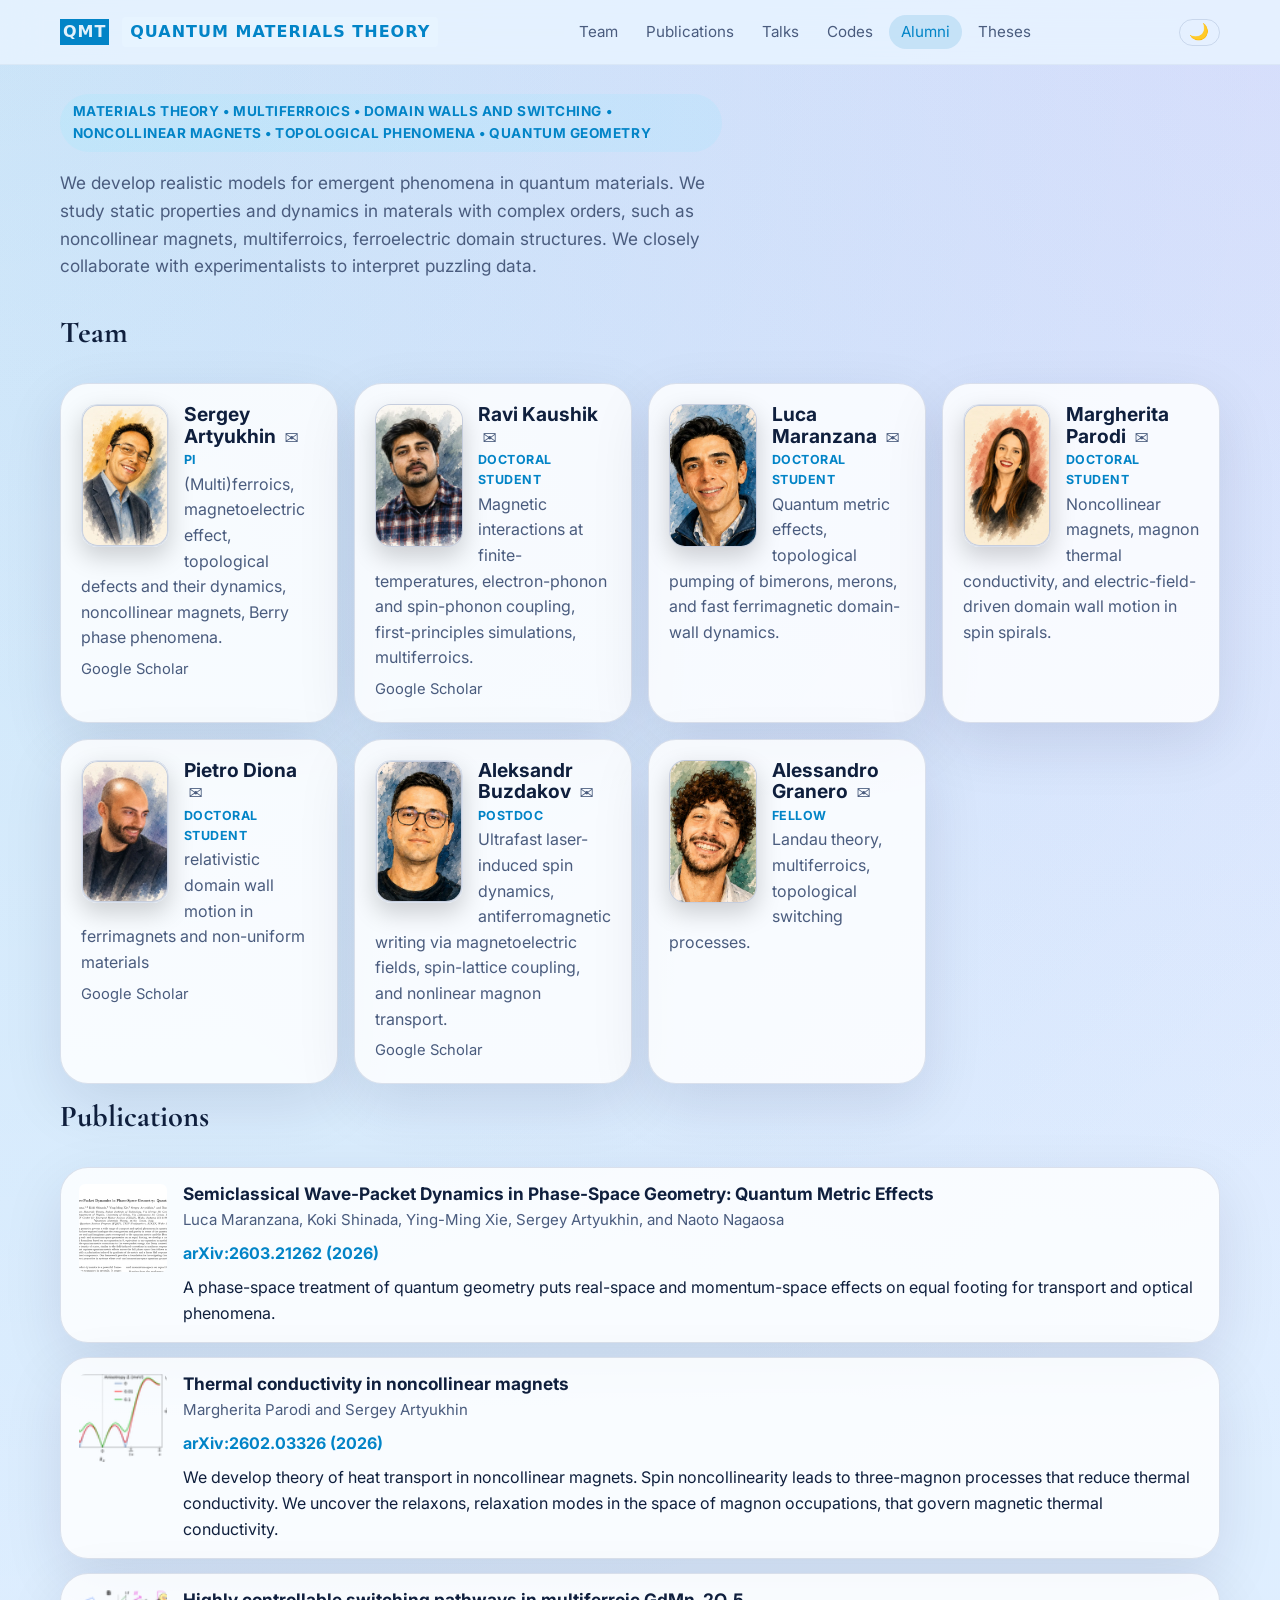
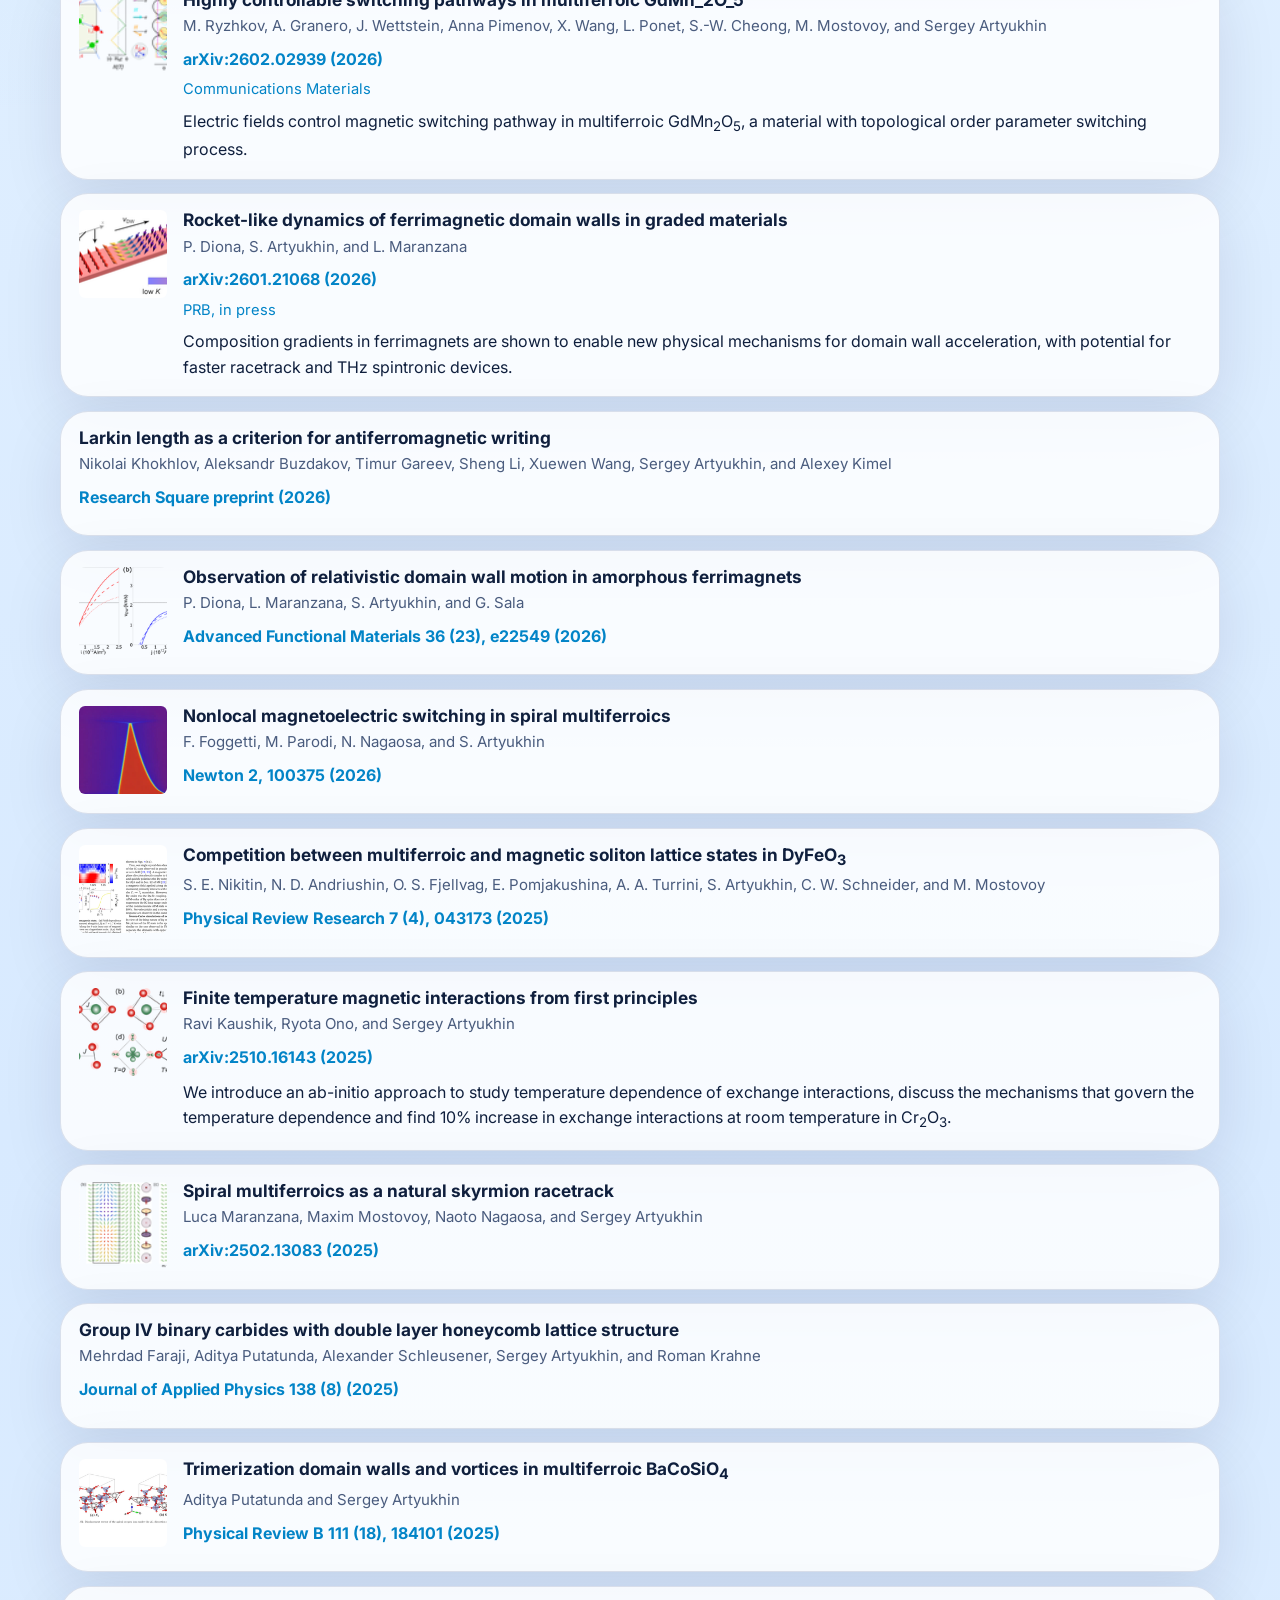
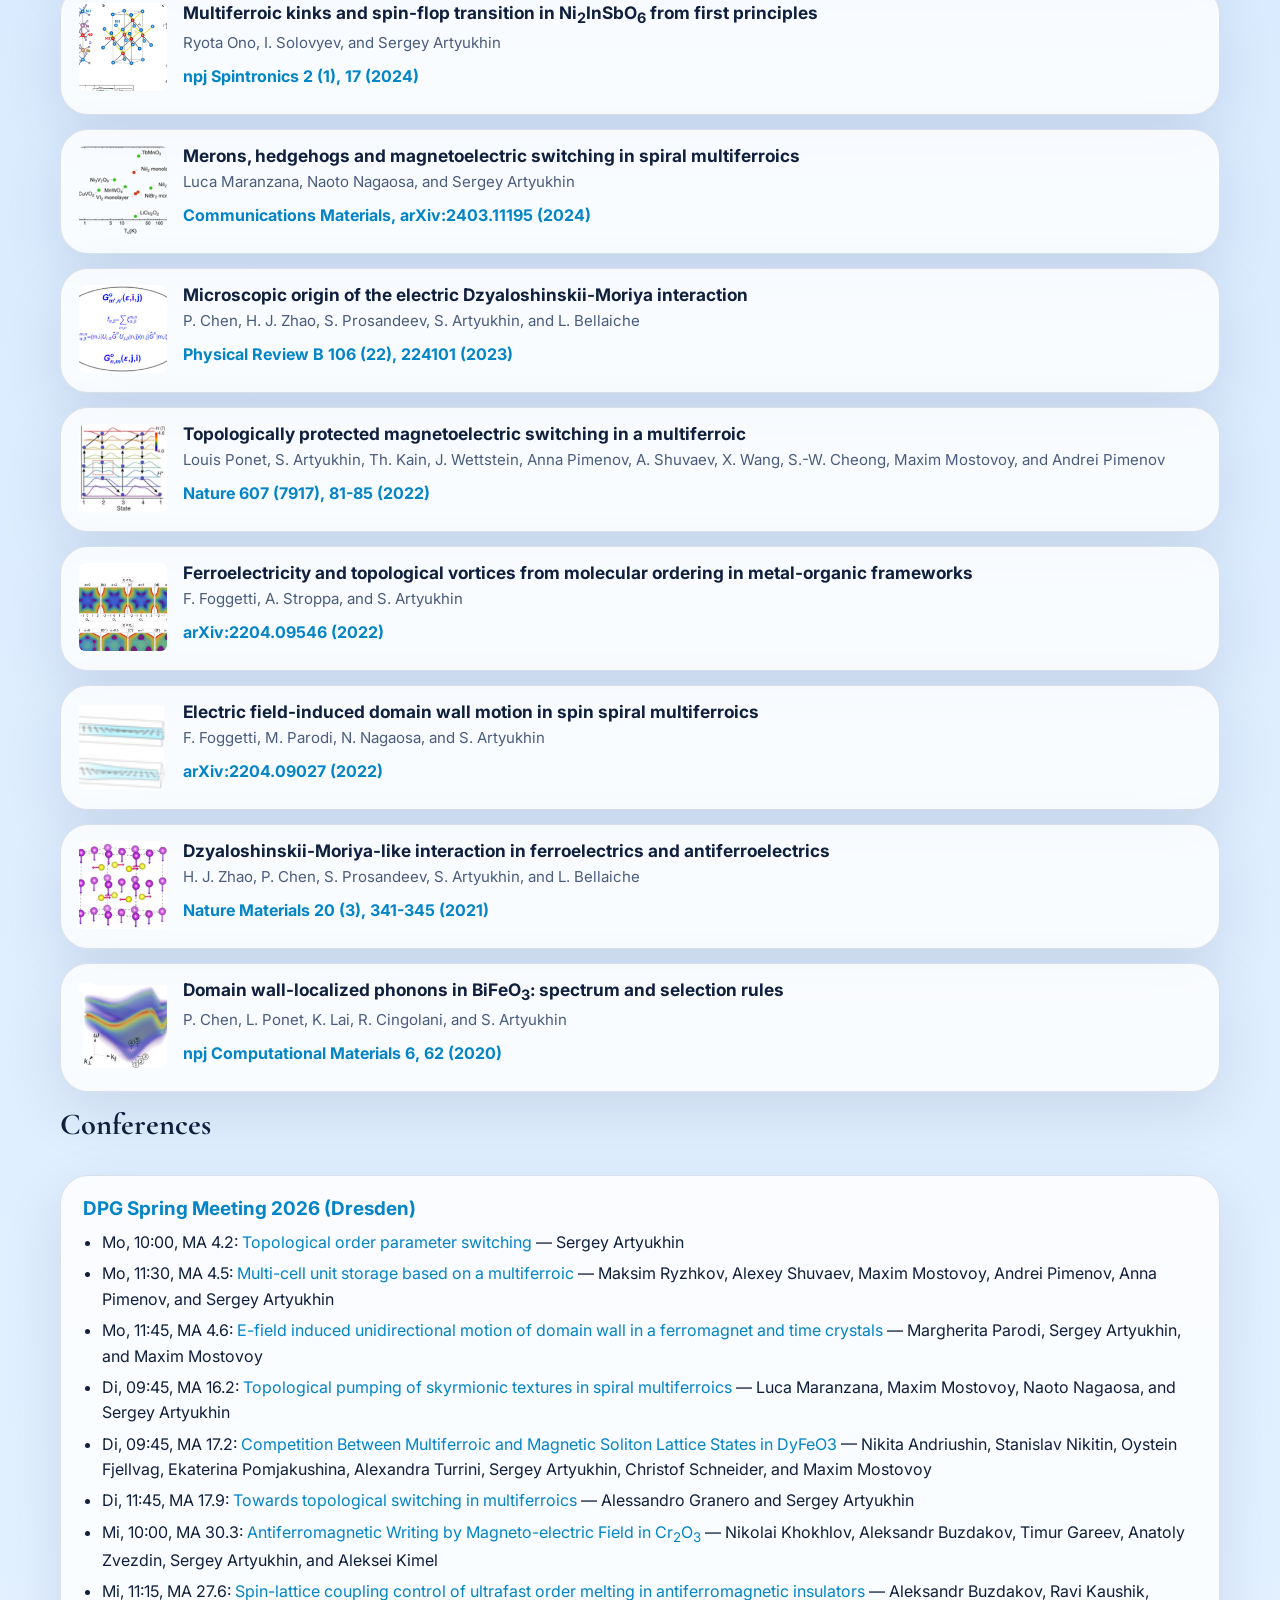
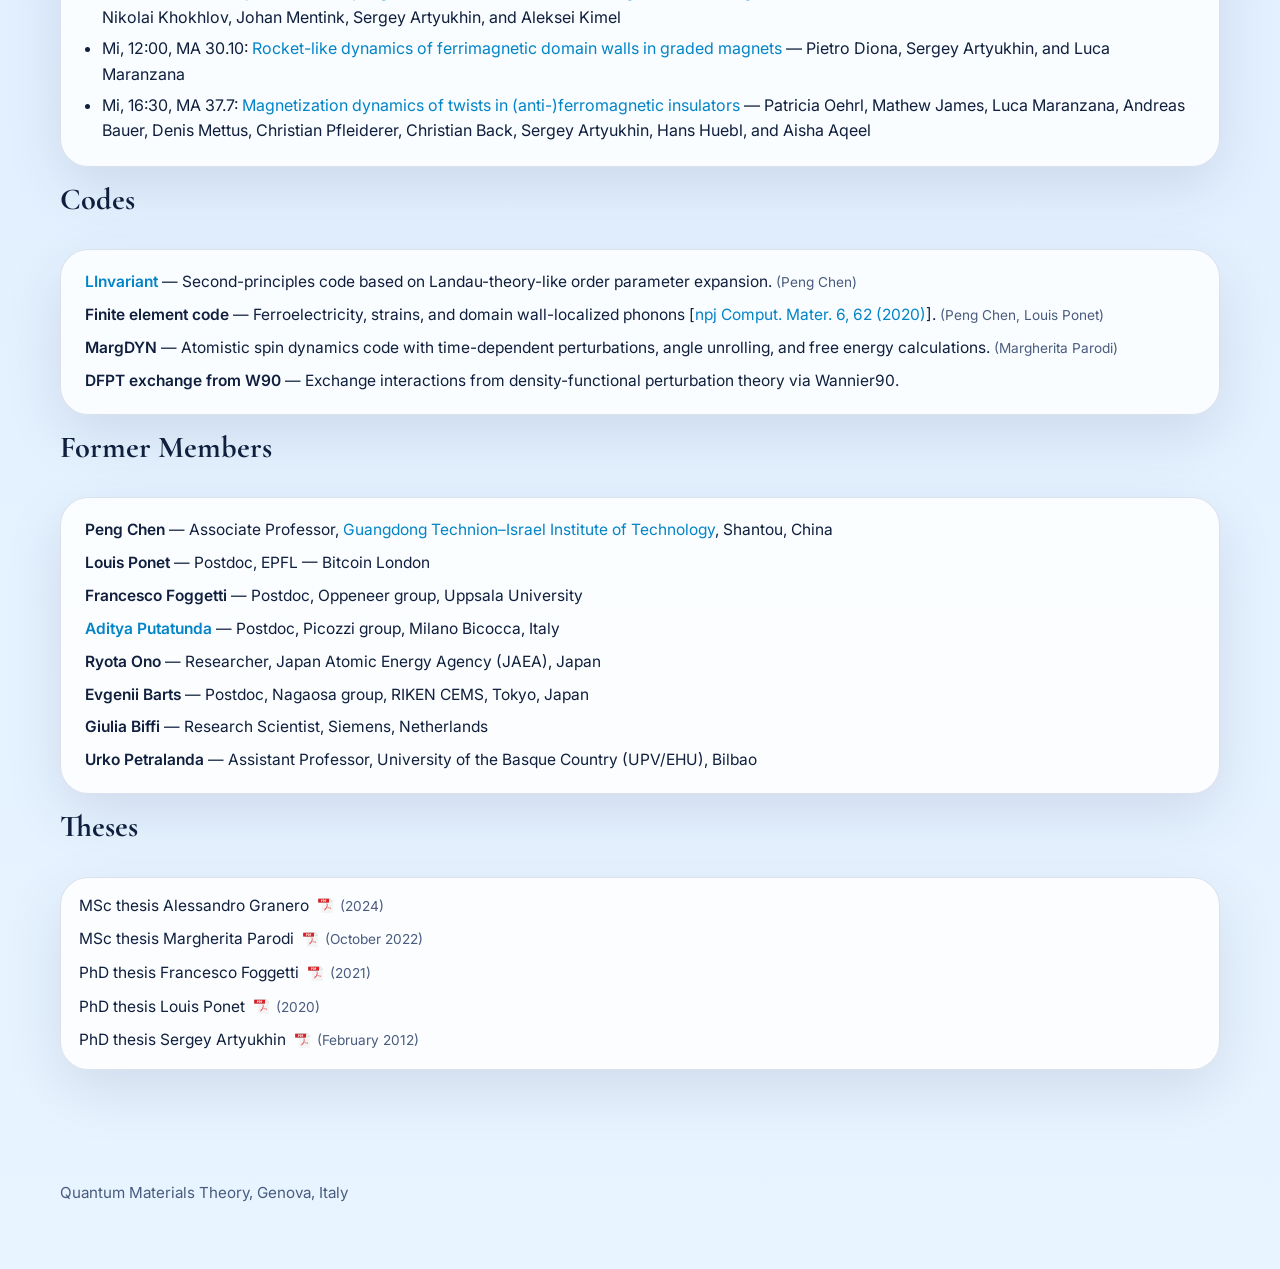
==== commit db92df49: "publ Update" ====
--- a/index.html
+++ b/index.html
@@ -390,7 +390,7 @@
                 <div>
                   <h3>Merons, hedgehogs and magnetoelectric switching in spiral multiferroics</h3>
                   <div class="author-list">Luca Maranzana, Naoto Nagaosa, and Sergey Artyukhin</div>
-                  <div class="journal"><a href="https://www.nature.com/articles/s43246-026-01159-0">Communications Materials</a><a href="https://arxiv.org/abs/2403.11195">arXiv:2403.11195</a> (2024)</div>
+                  <div class="journal"><a href="https://www.nature.com/articles/s43246-026-01159-0">Communications Materials</a>, <a href="https://arxiv.org/abs/2403.11195">arXiv:2403.11195</a> (2024)</div>
                 </div>
               </div>
             </article>
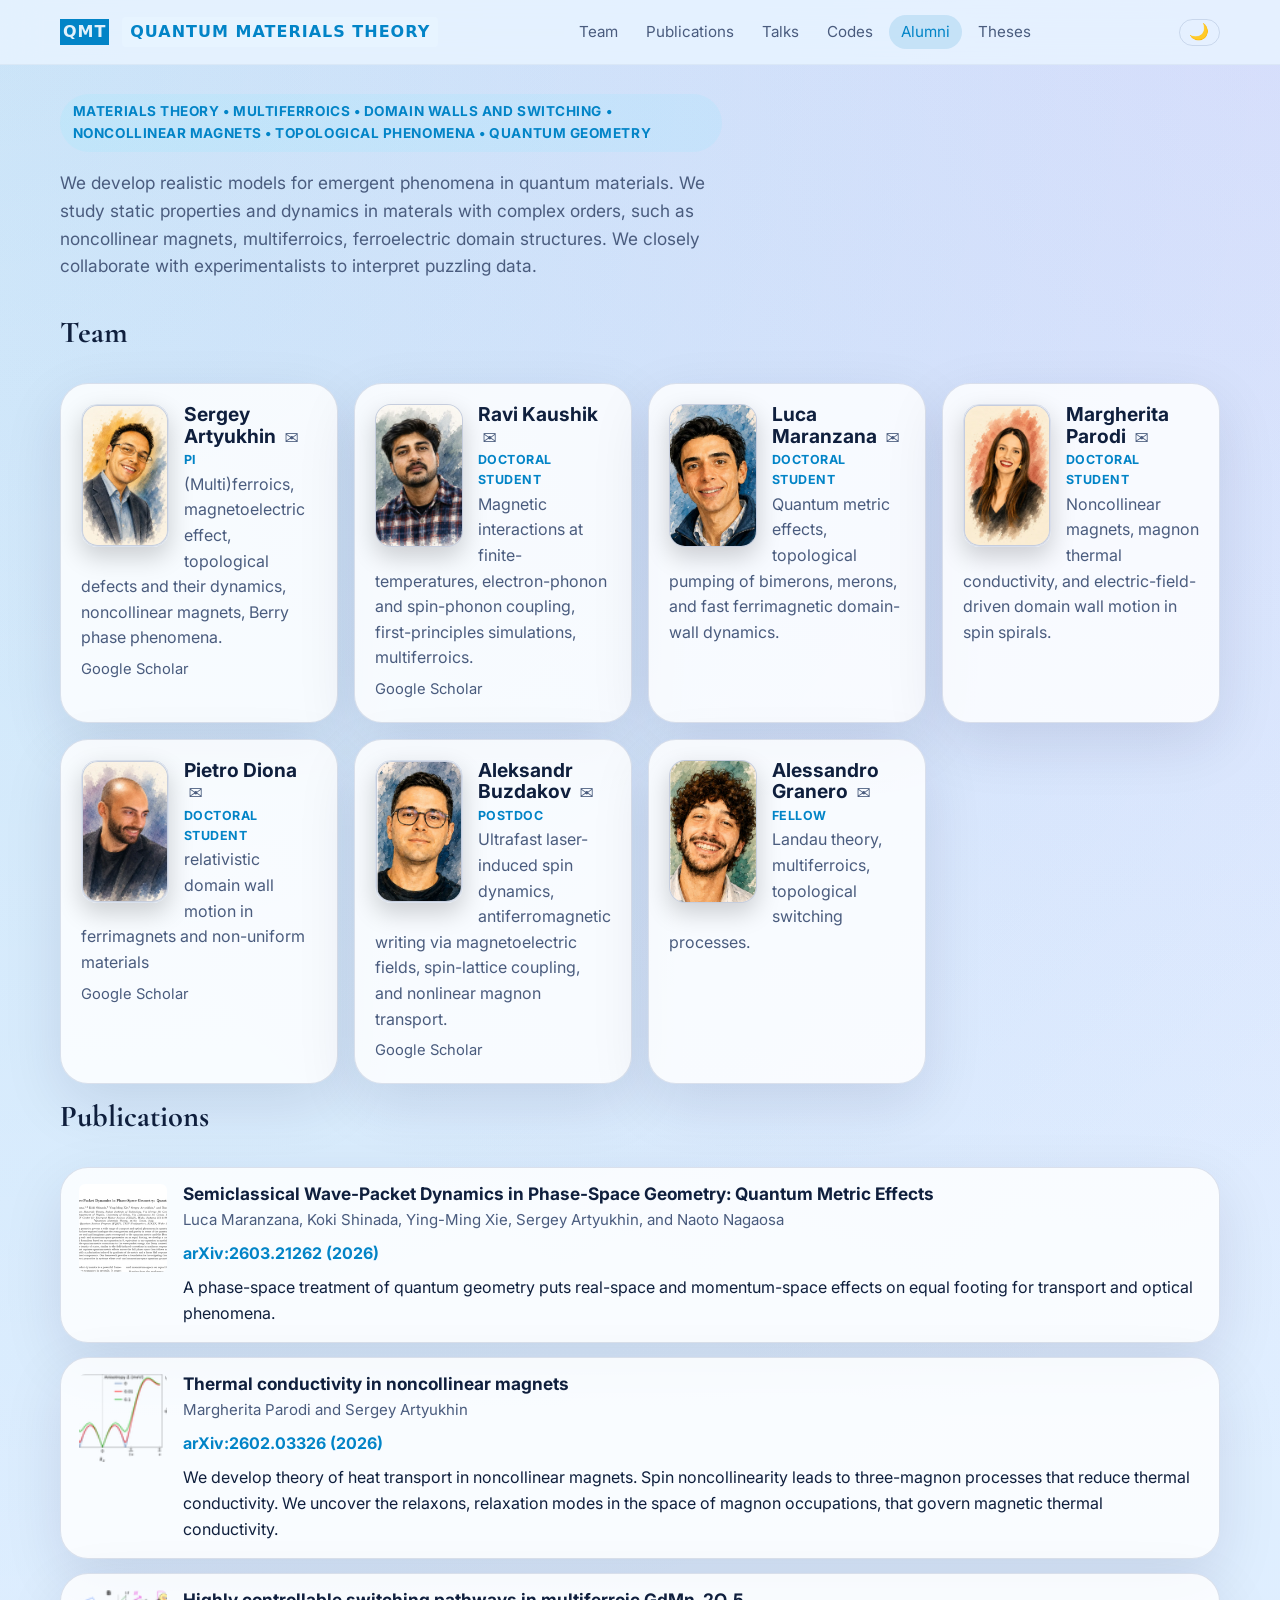
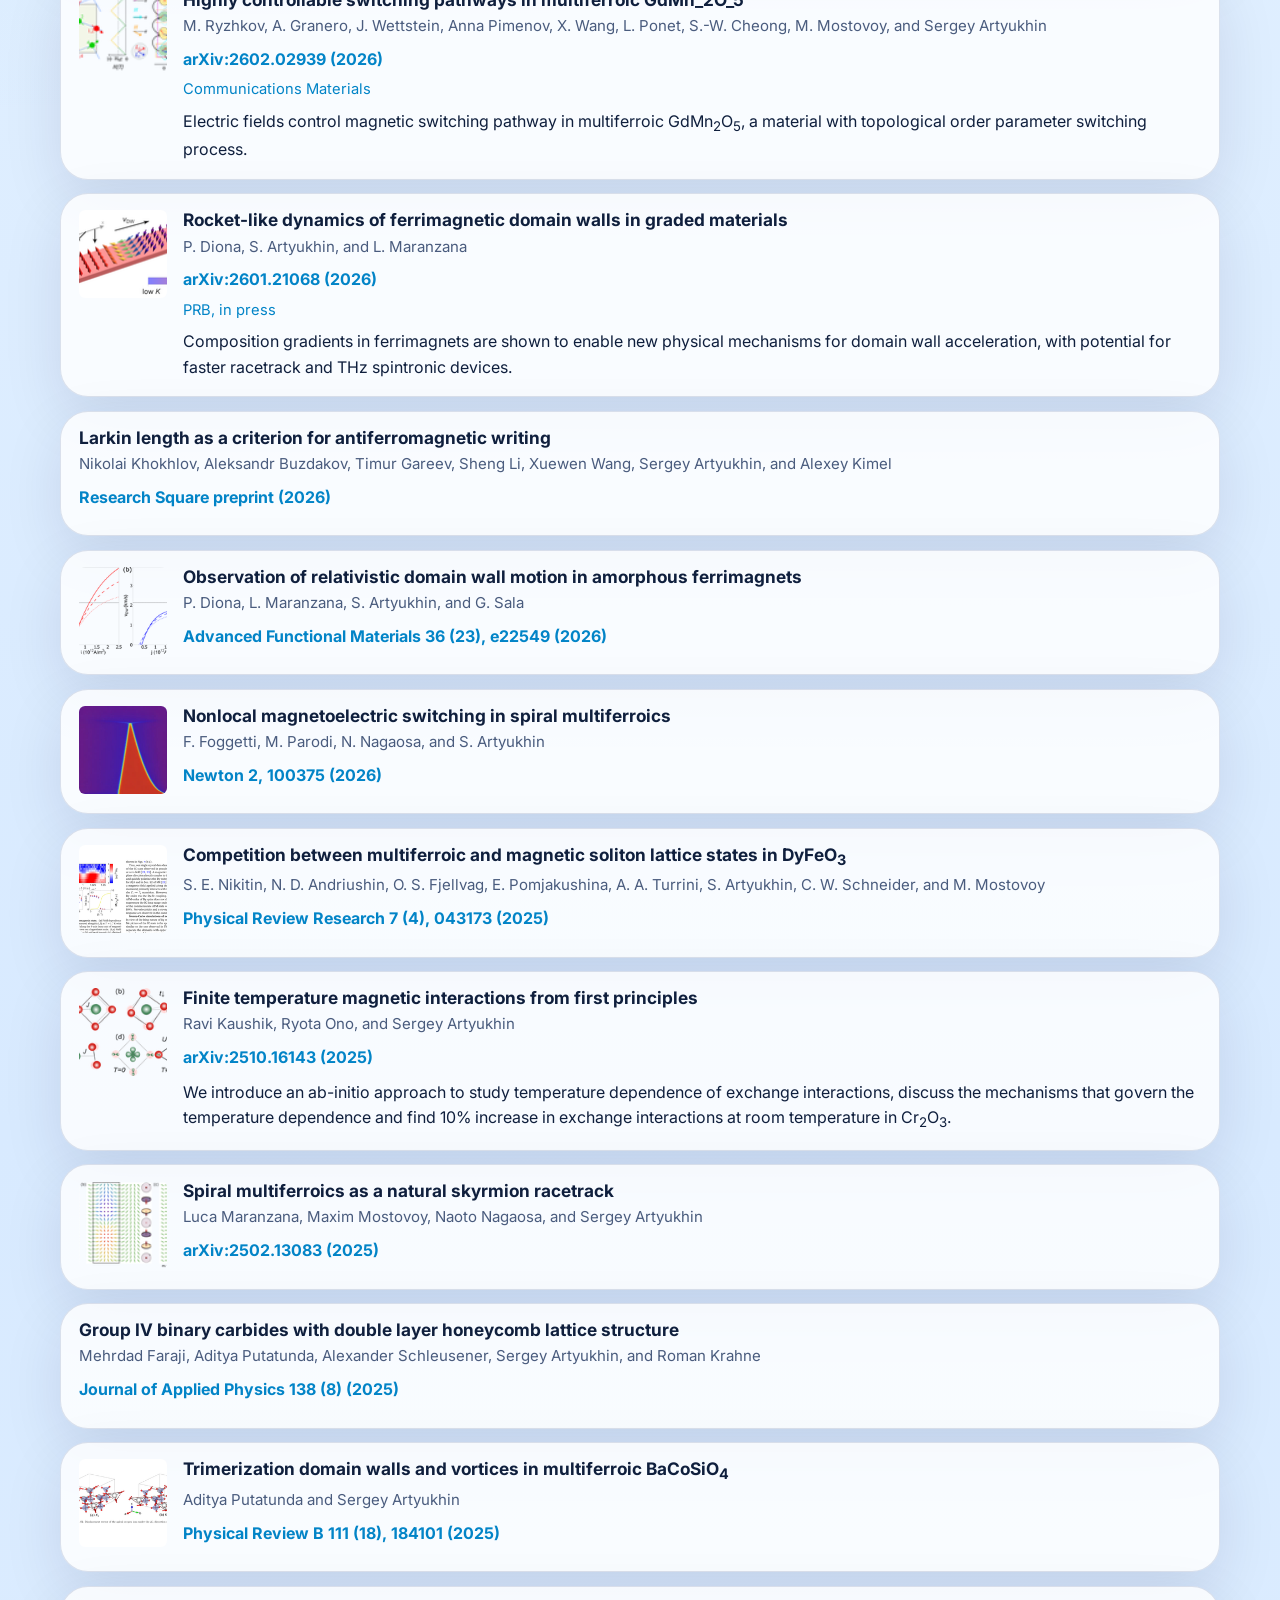
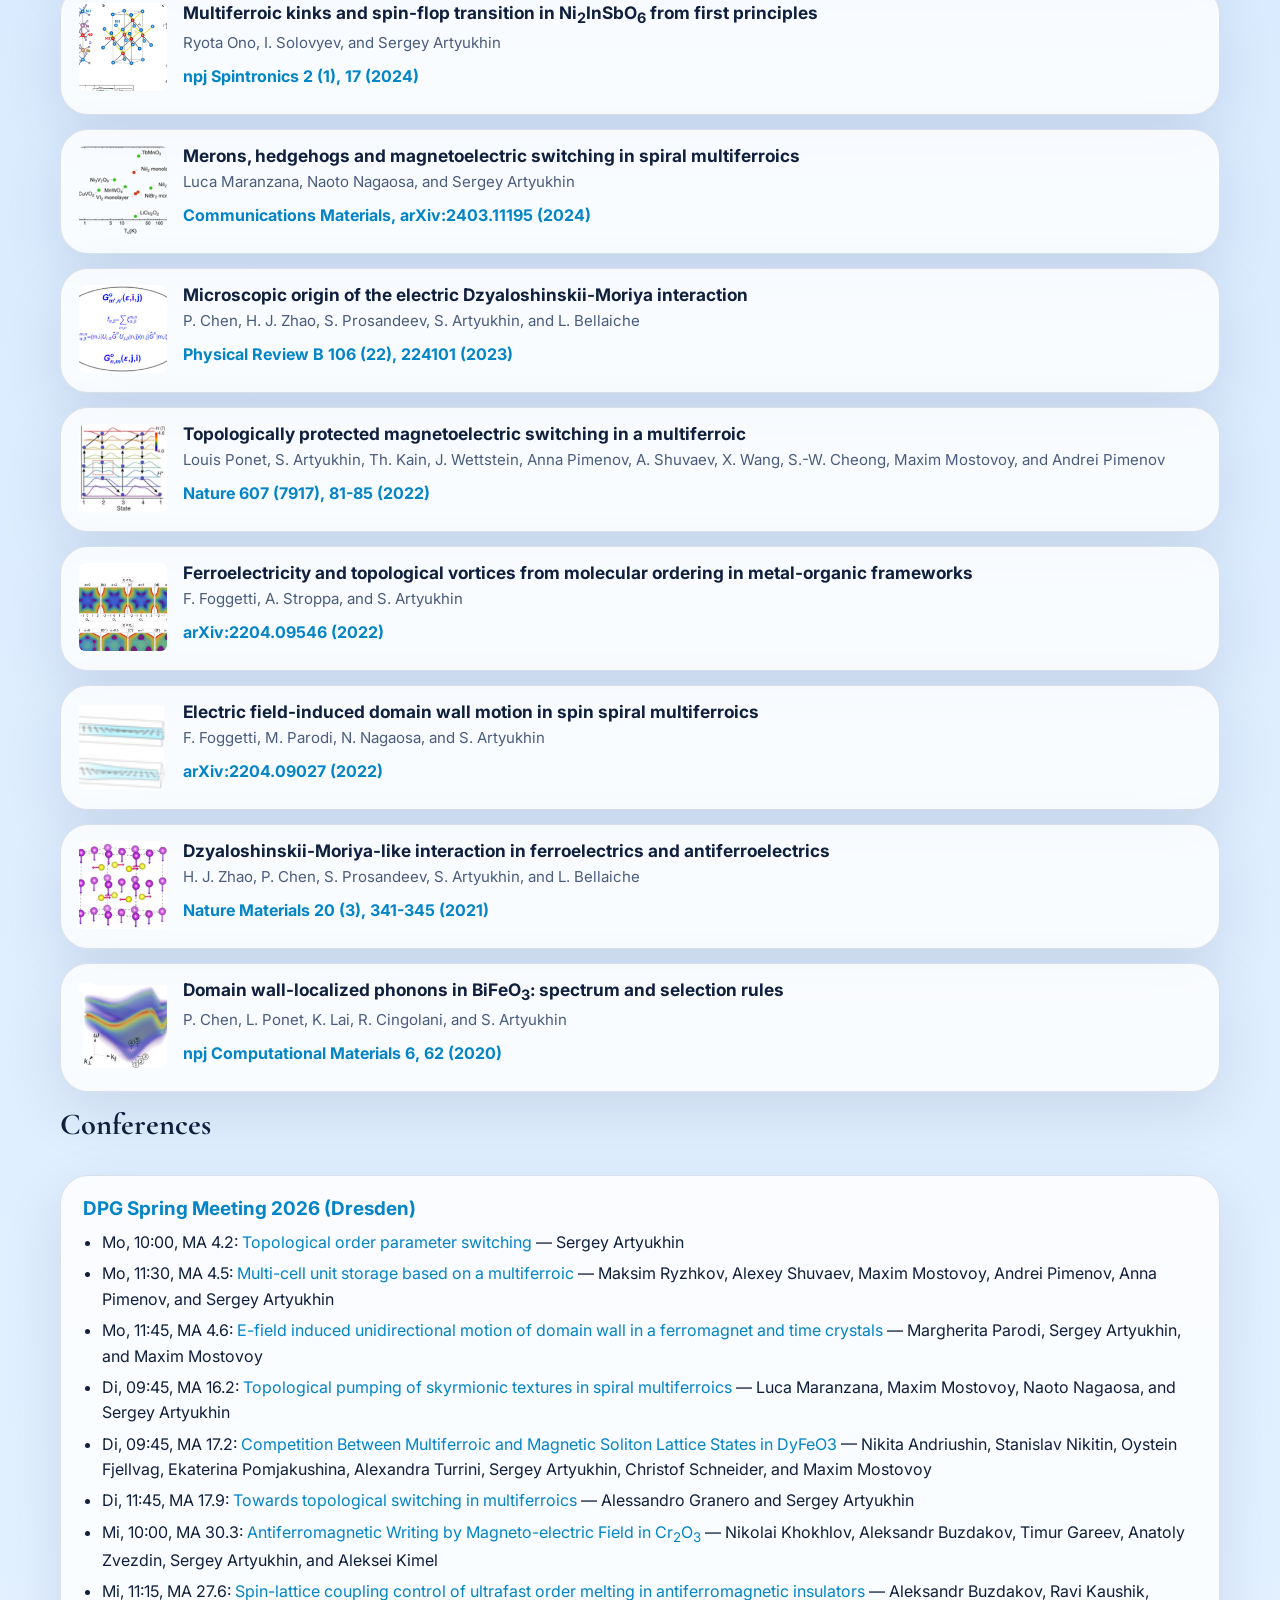
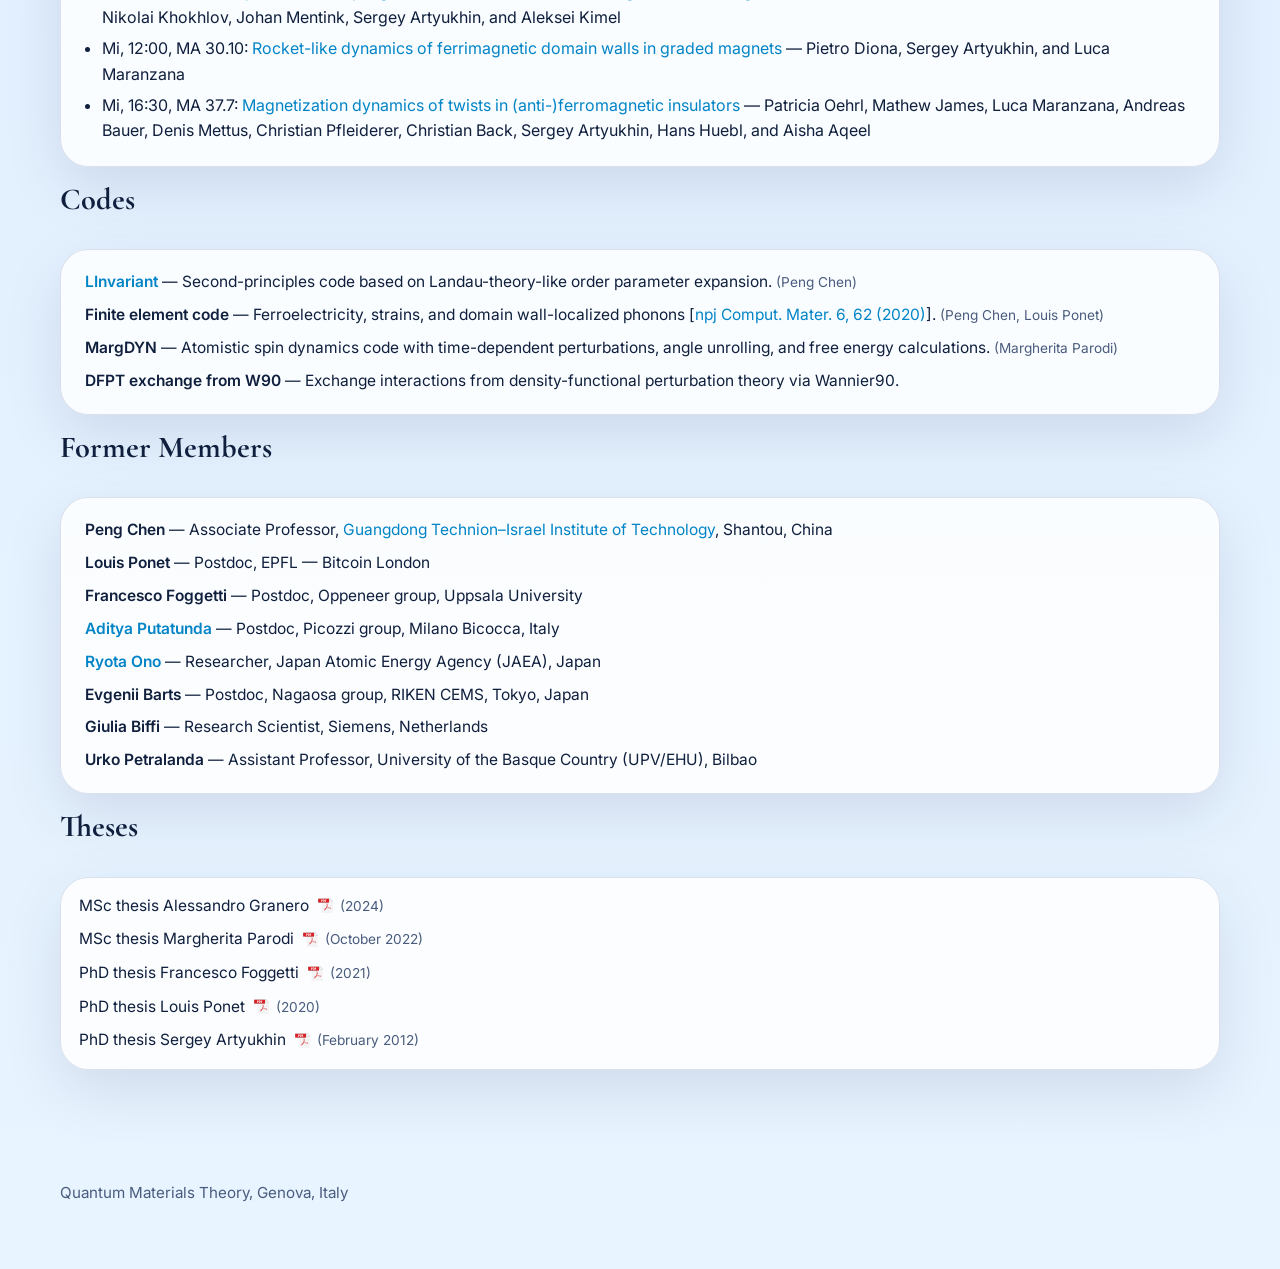
==== commit 1976d25d: "Ryota web" ====
--- a/index.html
+++ b/index.html
@@ -537,7 +537,7 @@
               <li><span class="alumni-name">Louis Ponet</span> — Postdoc, EPFL — Bitcoin London</li>
               <li><span class="alumni-name">Francesco Foggetti</span> — Postdoc, Oppeneer group, Uppsala University</li>
               <li><span class="alumni-name"><a href="https://adityaputatunda.github.io/">Aditya Putatunda</a></span> — Postdoc, Picozzi group, Milano Bicocca, Italy</li>
-              <li><span class="alumni-name">Ryota Ono</span> — Researcher, Japan Atomic Energy Agency (JAEA), Japan</li>
+              <li><span class="alumni-name"><a href="https://ryotaono10.github.io/homepage/">Ryota Ono</a></span> — Researcher, Japan Atomic Energy Agency (JAEA), Japan</li>
               <li><span class="alumni-name">Evgenii Barts</span> — Postdoc, Nagaosa group, RIKEN CEMS, Tokyo, Japan</li>
               <li><span class="alumni-name">Giulia Biffi</span> — Research Scientist, Siemens, Netherlands</li>
               <!-- li><span class="alumni-name">Gabriele Saleh</span></li -->
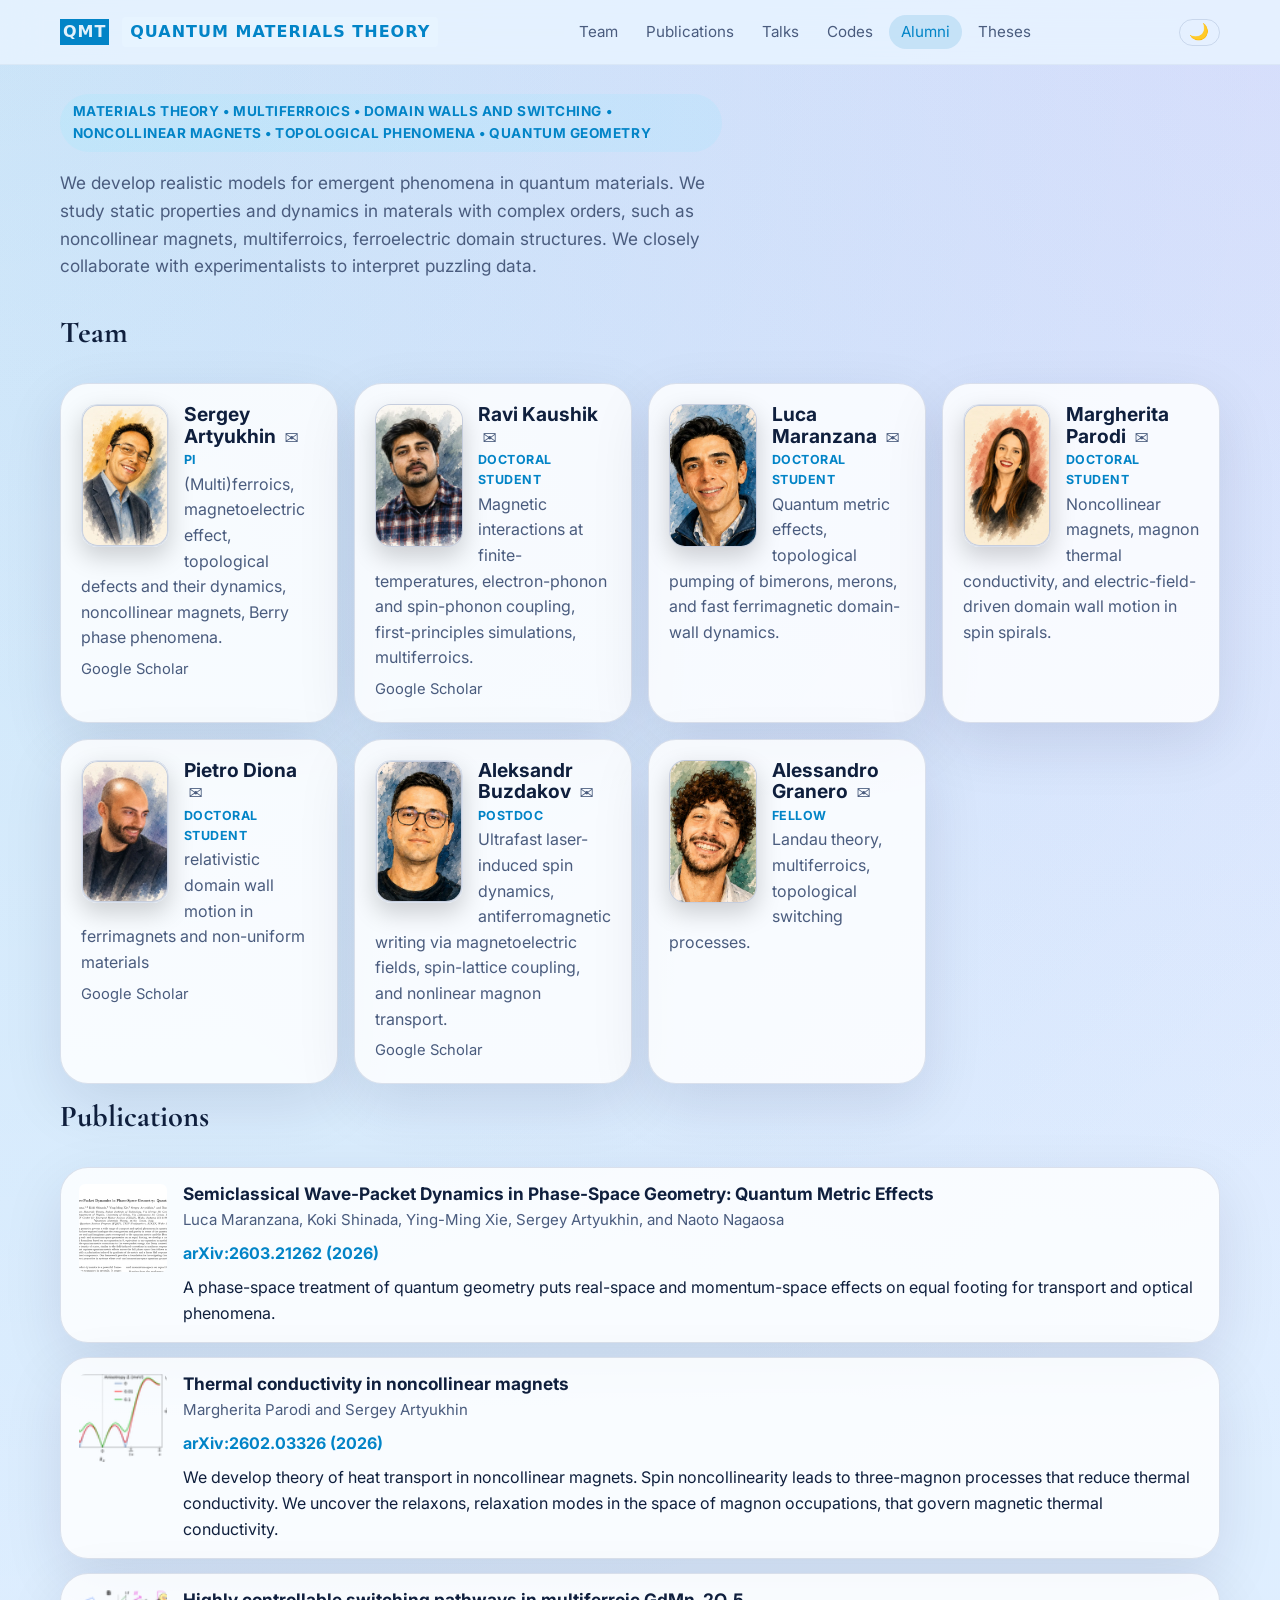
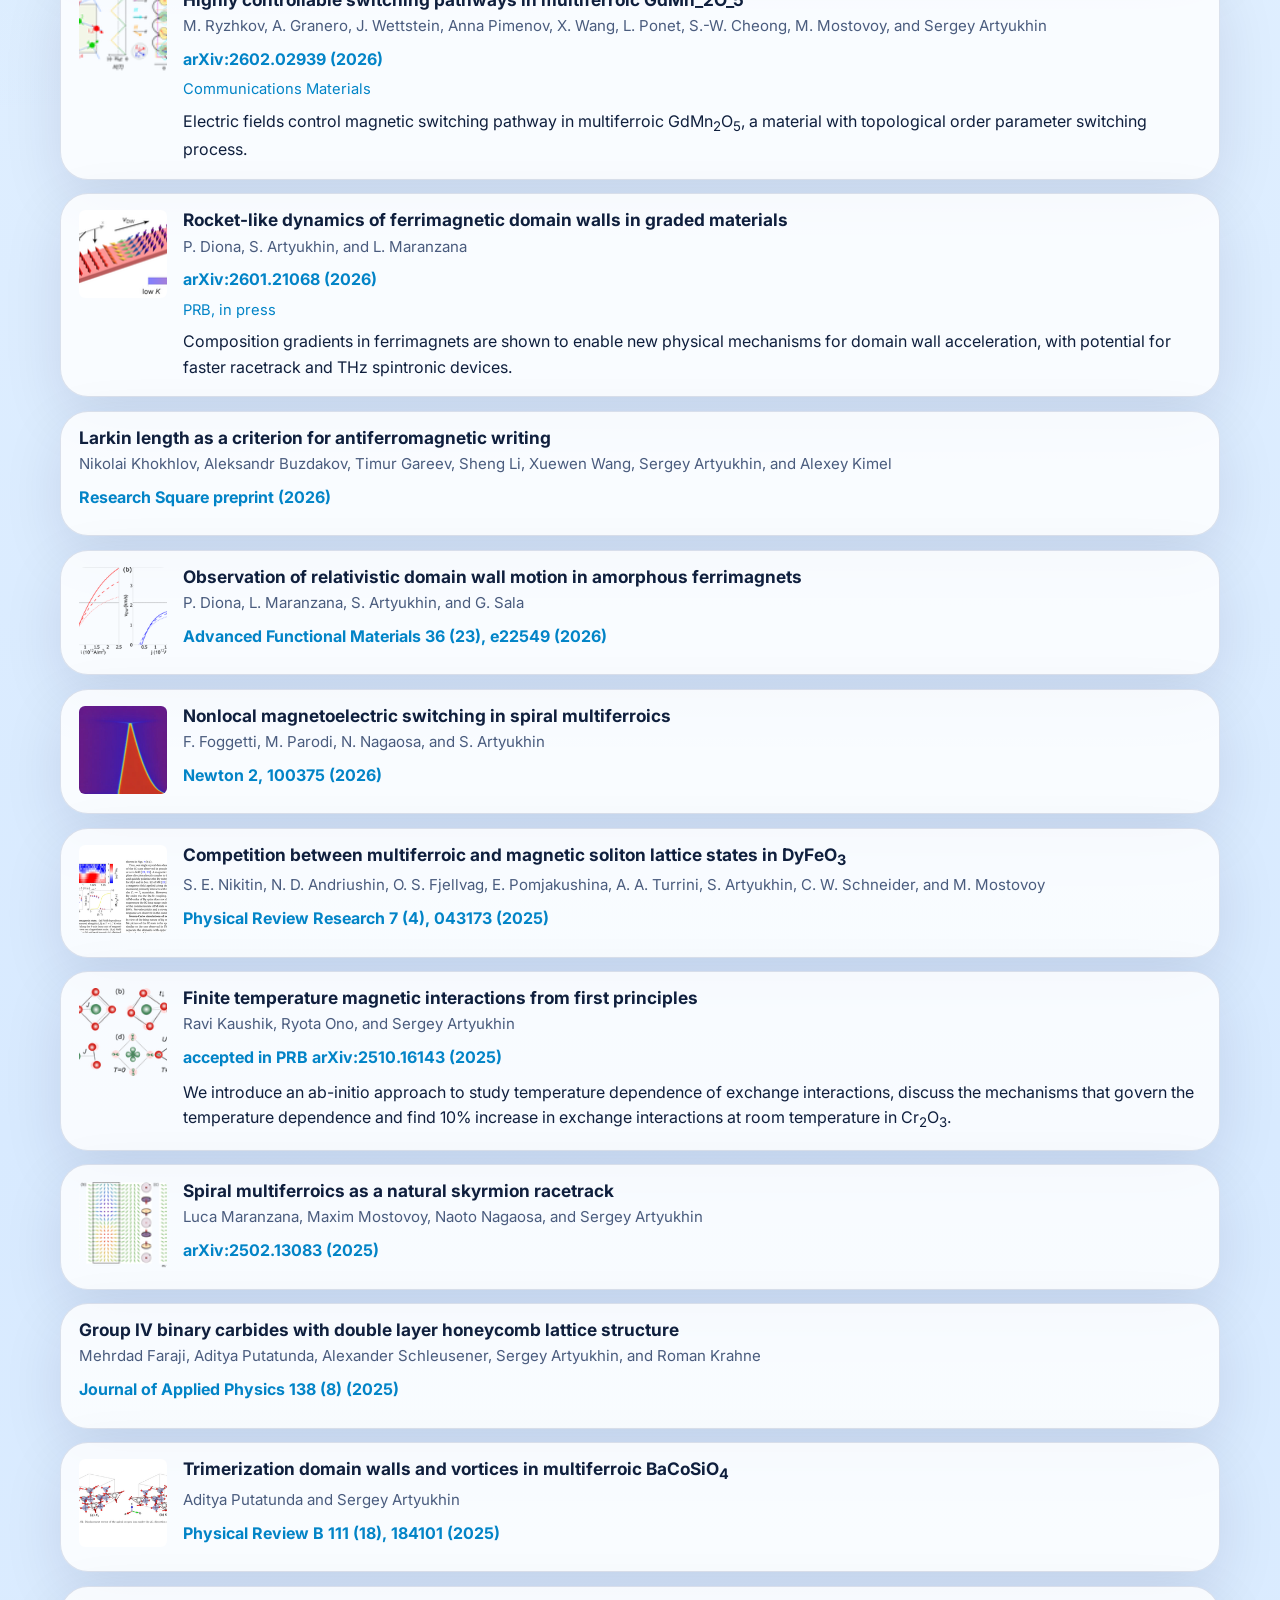
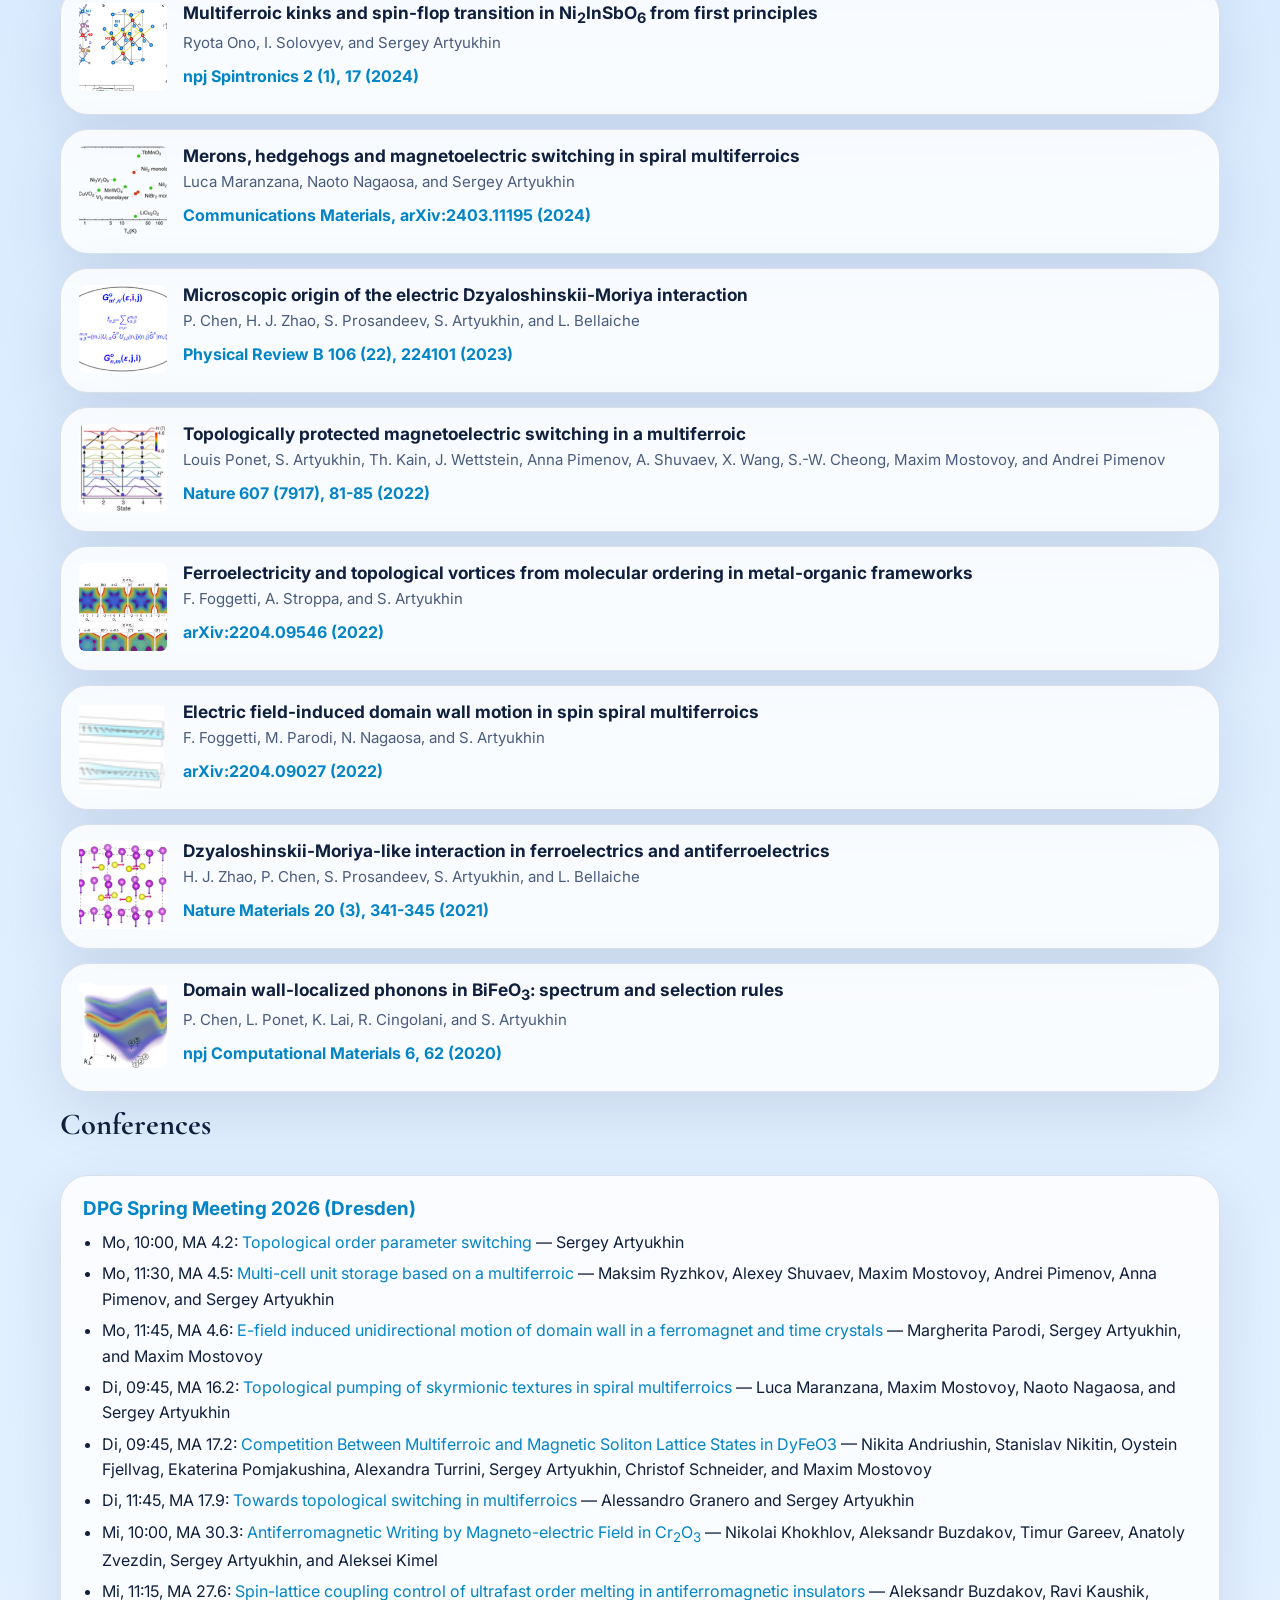
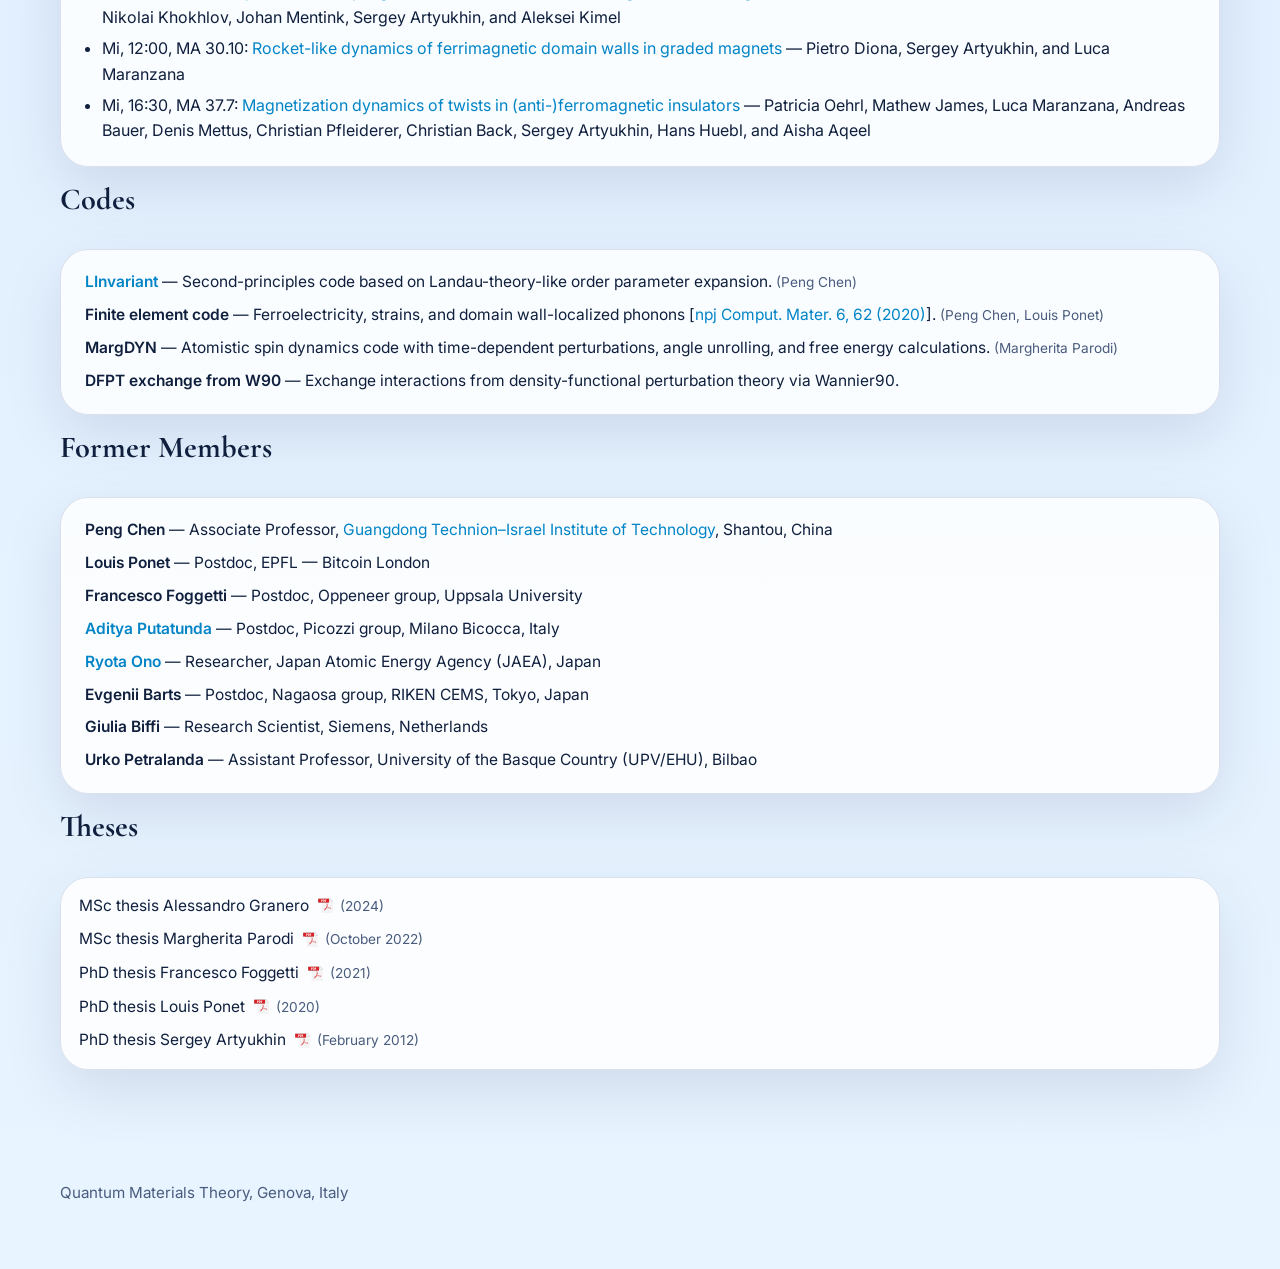
==== commit 8ecd98aa: "pubs" ====
--- a/index.html
+++ b/index.html
@@ -337,7 +337,7 @@
                 <div>
                   <h3>Finite temperature magnetic interactions from first principles</h3>
                   <div class="author-list">Ravi Kaushik, Ryota Ono, and Sergey Artyukhin</div>
-                  <div class="journal"><a href="https://arxiv.org/abs/2510.16143">arXiv:2510.16143</a> (2025)</div>
+                  <div class="journal"><a href="doi.org/10.1103/fh3c-61jn">accepted in PRB</a> <a href="https://arxiv.org/abs/2510.16143">arXiv:2510.16143</a> (2025)</div>
                   <p>
                     We introduce an ab-initio approach to study temperature dependence of exchange interactions, discuss the mechanisms that govern the temperature dependence and find 10% increase in exchange interactions at room temperature in Cr<sub>2</sub>O<sub>3</sub>.
                   </p>
